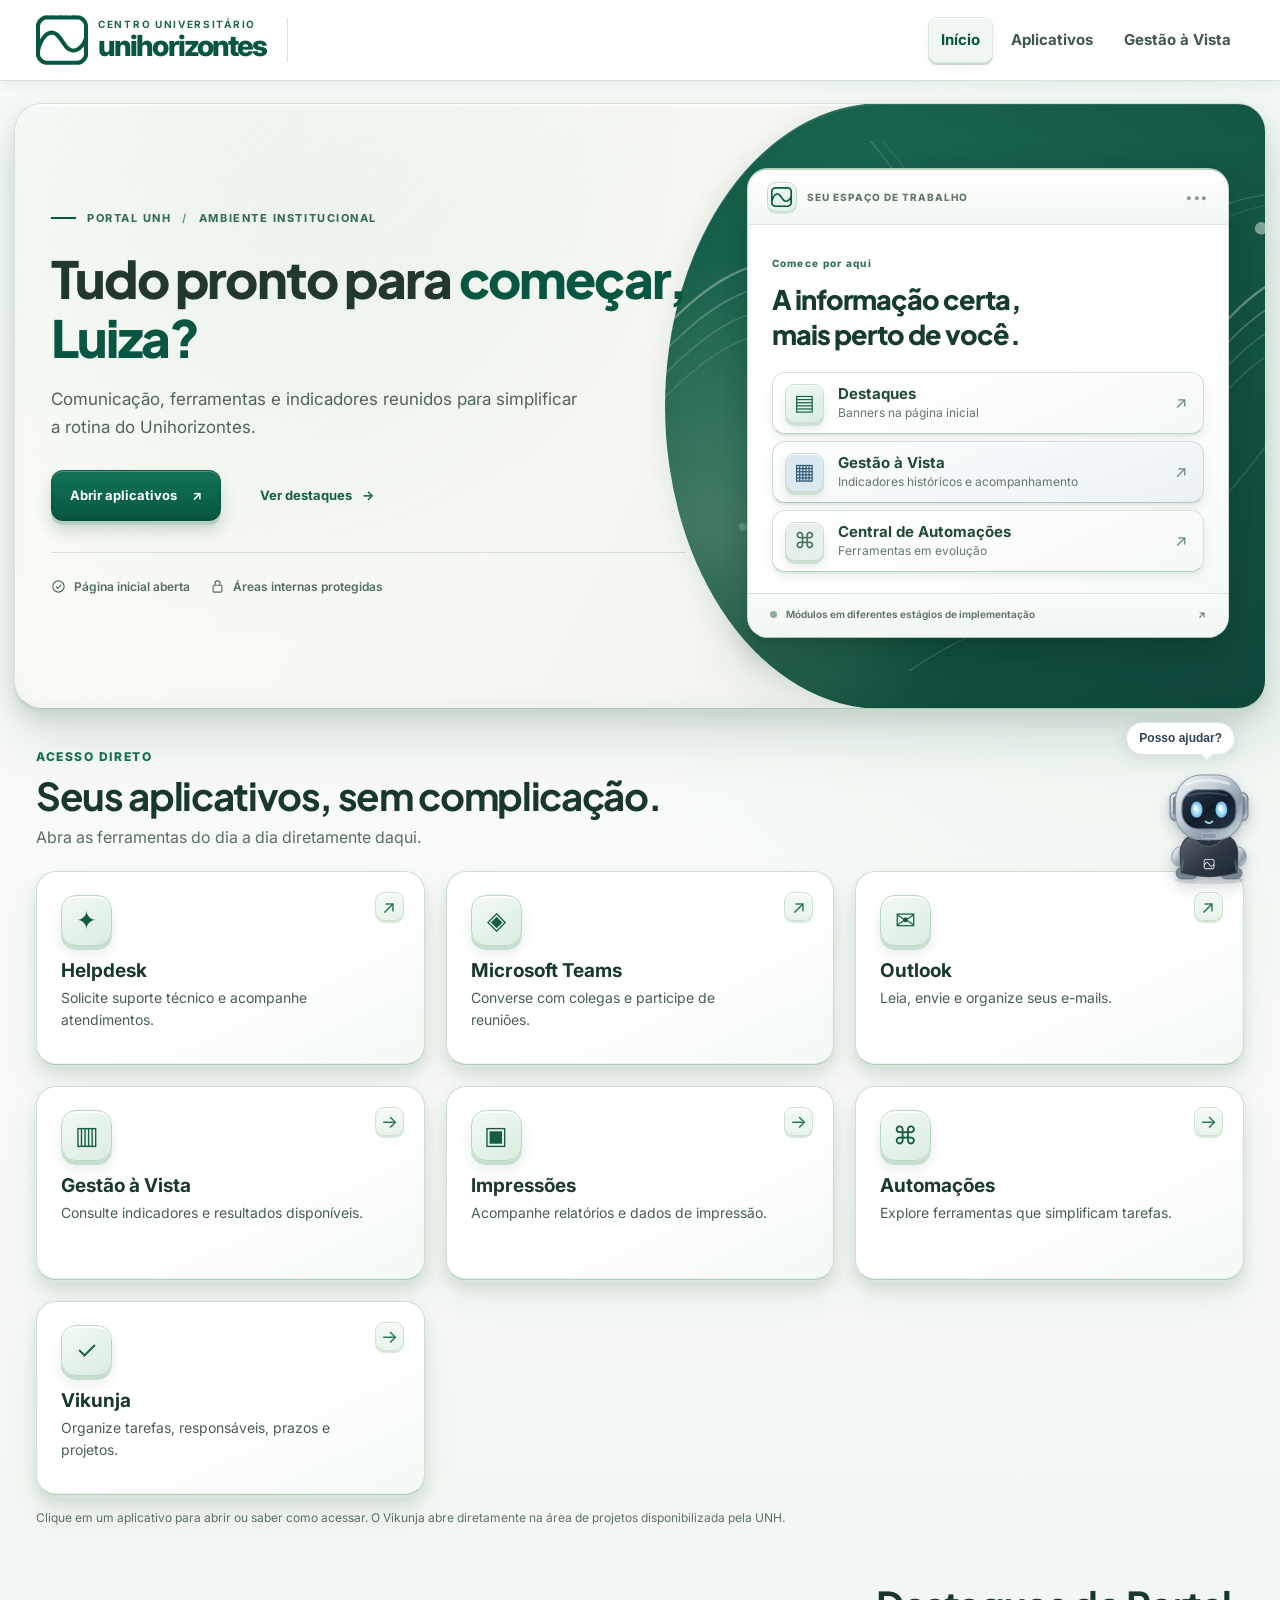
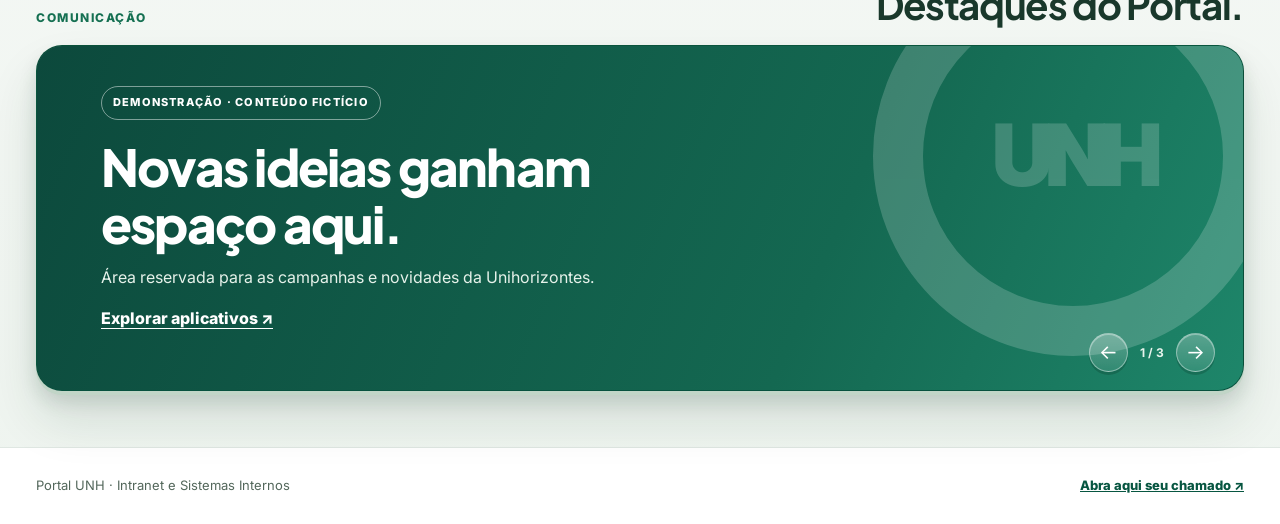
==== src/main/resources/static/index.html @ 2604490f "chore(nexo): invalida cache do assistente ativo em index.html" ====
<!DOCTYPE html>
<html lang="pt-BR">
<head>
  <meta charset="UTF-8" />
  <meta name="viewport" content="width=device-width, initial-scale=1.0" />
  <meta name="description" content="Portal UNH — comunicação institucional e acesso aos sistemas internos da Unihorizontes." />
  <meta name="theme-color" content="#ffffff" />
  <title>Portal UNH | Intranet e Sistemas Internos</title>
  <link rel="icon" type="image/png" sizes="64x64" href="assets/portal-unh-favicon-v2.png?v=20261014" />
  <link rel="preconnect" href="https://fonts.googleapis.com" />
  <link rel="preconnect" href="https://fonts.gstatic.com" crossorigin />
  <link href="https://fonts.googleapis.com/css2?family=Inter:wght@400;500;600;700;800&family=Plus+Jakarta+Sans:wght@500;600;700;800&display=swap" rel="stylesheet" />
  <link rel="stylesheet" href="css/portal.css?v=20261015-v4" />
  <link rel="stylesheet" href="css/mural.css?v=20261014-4" />
  <link rel="stylesheet" href="css/portal-home-v3.css?v=20261019-v2" />
  <script src="js/portal.js?v=20261014-9" defer></script>
  <script src="js/unh-destaques-v1.js?v=20261027" defer></script>
  <!-- Nexo: assistente de navegacao local; sem IA externa ou dados reais. -->
  <link rel="stylesheet" href="css/nexo-assistente.css?v=20261020-context-v1" />
  <link rel="stylesheet" href="css/portal-palette-v1.css?v=20261019-v1" />
  <link rel="stylesheet" href="css/portal-editorial-v1.css?v=20261019-v1" />
  <script src="js/nexo-agente.js?v=20261027-ativo" defer></script>
  <script src="js/nexo-assistente.js?v=20261027-ativo" defer></script>
  <link rel="stylesheet" href="css/mural-social-v2.css?v=20261020-d" />
  <link rel="stylesheet" href="css/unh-app-access-v1.css?v=20261027" />
  <link rel="stylesheet" href="css/unh-destaques-v1.css?v=20261027" />
  <link rel="stylesheet" href="css/unh-legibilidade-v1.css?v=20261027-a" />
  <link rel="stylesheet" href="css/unh-banner-demo-v1.css?v=20261027" />
  <link rel="stylesheet" href="css/unh-home-depth-v1.css?v=20261027-1" />
</head>
<body class="portal-body portal-home-v3">
  <a class="portal-skip-link" href="#conteudo">Pular para o conteúdo</a>

  <header class="portal-header" id="inicio">
    <div class="portal-container portal-header-inner">
      <a class="portal-logo-link" href="#inicio" aria-label="Portal UNH — ir para o início">
        <img class="portal-logo-symbol" src="assets/portal-unh-simbolo.svg?v=20261014-7" alt="" width="62" height="62" />
        <span class="portal-logo-copy">
          <span class="portal-logo-kicker">CENTRO UNIVERSITÁRIO</span>
          <span class="portal-logo-name">unihorizontes</span>
        </span>
      </a>

      <button class="portal-menu-toggle" id="portalMenuButton" type="button"
        aria-controls="portalNav" aria-expanded="false" aria-label="Abrir menu de navegação">
        <svg aria-hidden="true" viewBox="0 0 24 24" fill="none" stroke="currentColor" stroke-width="1.8"
          stroke-linecap="round"><path d="M4 7h16M4 12h16M4 17h16"/></svg>
        <span>Menu</span>
      </button>

      <nav class="portal-nav" id="portalNav" aria-label="Navegação principal">
        <a href="#inicio" aria-current="page">Início</a>
        <a href="aplicativos.html">Aplicativos</a>
        <a href="gestao-a-vista.html">Gestão à Vista</a>
      </nav>

      <div class="portal-brand-context" aria-label="Identificação do portal">
        <strong>Portal UNH</strong>
        <span>Seu espaço de trabalho</span>
      </div>
<!-- Entrada publica: nao exibir login na pagina inicial. -->
    </div>
  </header>

  <main id="conteudo" class="systems-portal">
    <section class="portal-hero portal-hero-premium" aria-labelledby="heroTitle">
      <div class="portal-container portal-hero-layout">
        <div class="portal-hero-copy">
          <span class="portal-hero-v3-kicker"><span class="portal-hero-v3-kicker-line" aria-hidden="true"></span> PORTAL UNH <span aria-hidden="true">/</span> AMBIENTE INSTITUCIONAL</span>
          <h1 id="heroTitle">Tudo pronto para <em>começar, Luiza?</em></h1>
          <p>Comunicação, ferramentas e indicadores reunidos para simplificar a rotina do Unihorizontes.</p>
          <div class="portal-hero-actions">
            <a class="portal-button portal-button-primary portal-hero-v3-main-action" href="aplicativos.html">
              Abrir aplicativos <span aria-hidden="true">↗</span>
            </a>
            <a class="portal-hero-v3-secondary" href="#destaques">Ver destaques <span aria-hidden="true">→</span></a>
          </div>
          <div class="portal-hero-v3-meta" aria-label="Sobre o acesso">
            <span><svg width="15" height="15" style="width:15px;height:15px;min-width:15px;max-width:15px;flex:0 0 15px;display:inline-block" viewBox="0 0 24 24" fill="none" stroke="currentColor" stroke-width="1.8" aria-hidden="true"><circle cx="12" cy="12" r="9"/><path d="m8 12 3 3 5-6"/></svg> Página inicial aberta</span>
            <span><svg width="15" height="15" style="width:15px;height:15px;min-width:15px;max-width:15px;flex:0 0 15px;display:inline-block" viewBox="0 0 24 24" fill="none" stroke="currentColor" stroke-width="1.8" aria-hidden="true"><rect x="5" y="10" width="14" height="11" rx="2"/><path d="M8 10V7a4 4 0 0 1 8 0v3"/></svg> Áreas internas protegidas</span>
          </div>
        </div>
        <aside class="portal-hero-v3-workspace" aria-label="Acessos rápidos aos módulos">
          <div class="portal-hero-v3-workspace-top">
            <span class="portal-hero-v3-workspace-mark" aria-hidden="true"><img src="assets/portal-unh-simbolo.svg?v=20261014-7" alt="" width="21" height="21" /></span>
            <span>SEU ESPAÇO DE TRABALHO</span>
            <span class="portal-hero-v3-workspace-dots" aria-hidden="true">•••</span>
          </div>
          <div class="portal-hero-v3-workspace-content">
            <span class="portal-hero-v3-workspace-eyebrow">Comece por aqui</span>
            <h2>A informação certa, <br>mais perto de você.</h2>
            <div class="portal-hero-v3-quick-list">
              <a href="#destaques">
                <span class="portal-hero-v3-quick-icon" aria-hidden="true">▤</span>
                <span><strong>Destaques</strong><small>Banners na página inicial</small></span>
                <span aria-hidden="true">↗</span>
              </a>
              <a href="gestao-a-vista.html">
                <span class="portal-hero-v3-quick-icon" aria-hidden="true">▦</span>
                <span><strong>Gestão à Vista</strong><small>Indicadores históricos e acompanhamento</small></span>
                <span aria-hidden="true">↗</span>
              </a>
              <a href="automacoes.html">
                <span class="portal-hero-v3-quick-icon" aria-hidden="true">⌘</span>
                <span><strong>Central de Automações</strong><small>Ferramentas em evolução</small></span>
                <span aria-hidden="true">↗</span>
              </a>
            </div>
          </div>
          <div class="portal-hero-v3-workspace-foot"><span class="portal-hero-v3-workspace-foot-dot" aria-hidden="true"></span> Módulos em diferentes estágios de implementação <span aria-hidden="true">↗</span></div>
        </aside>
      </div>
    </section>

    <section class="portal-container unh-app-access" aria-labelledby="unhAppsTitle">
      <div class="unh-app-access-heading">
        <div><span class="portal-overline">ACESSO DIRETO</span><h2 id="unhAppsTitle">Seus aplicativos, sem complicação.</h2><p>Abra as ferramentas do dia a dia diretamente daqui.</p></div>
      </div>
      <div class="unh-app-access-grid">
        <a class="unh-app-access-card" href="https://helpdesk.unihorizontes.local/Helpdesk" target="_blank" rel="noopener noreferrer"><span class="unh-app-access-icon" aria-hidden="true">✦</span><strong>Helpdesk</strong><small>Solicite suporte técnico e acompanhe atendimentos.</small><span class="unh-app-access-go" aria-hidden="true">↗</span></a>
        <a class="unh-app-access-card" href="https://teams.microsoft.com/" target="_blank" rel="noopener noreferrer"><span class="unh-app-access-icon" aria-hidden="true">◈</span><strong>Microsoft Teams</strong><small>Converse com colegas e participe de reuniões.</small><span class="unh-app-access-go" aria-hidden="true">↗</span></a>
        <a class="unh-app-access-card" href="https://outlook.office.com/mail/" target="_blank" rel="noopener noreferrer"><span class="unh-app-access-icon" aria-hidden="true">✉</span><strong>Outlook</strong><small>Leia, envie e organize seus e-mails.</small><span class="unh-app-access-go" aria-hidden="true">↗</span></a>
        <a class="unh-app-access-card" href="gestao-a-vista.html"><span class="unh-app-access-icon" aria-hidden="true">▥</span><strong>Gestão à Vista</strong><small>Consulte indicadores e resultados disponíveis.</small><span class="unh-app-access-go" aria-hidden="true">→</span></a>
        <a class="unh-app-access-card" href="impressao.html"><span class="unh-app-access-icon" aria-hidden="true">▣</span><strong>Impressões</strong><small>Acompanhe relatórios e dados de impressão.</small><span class="unh-app-access-go" aria-hidden="true">→</span></a>
        <a class="unh-app-access-card" href="automacoes.html"><span class="unh-app-access-icon" aria-hidden="true">⌘</span><strong>Automações</strong><small>Explore ferramentas que simplificam tarefas.</small><span class="unh-app-access-go" aria-hidden="true">→</span></a>
        <a class="unh-app-access-card" href="https://vikunja.unihorizontes.local/projects/3/12" target="_blank" rel="noopener noreferrer" aria-label="Abrir Vikunja — gestão de tarefas"><span class="unh-app-access-icon" aria-hidden="true">✓</span><strong>Vikunja</strong><small>Organize tarefas, responsáveis, prazos e projetos.</small><span class="unh-app-access-go" aria-hidden="true">→</span></a>
      </div>
      <p class="unh-app-access-note">Clique em um aplicativo para abrir ou saber como acessar. O Vikunja abre diretamente na área de projetos disponibilizada pela UNH.</p>
    </section>

    <section id="destaques" class="portal-container unh-compact-updates" aria-labelledby="unhDestaquesTitle">
      <div class="unh-updates-heading"><span class="portal-overline">COMUNICAÇÃO</span><h2 id="unhDestaquesTitle">Destaques do Portal.</h2></div>
      <div class="unh-updates-carousel unh-banner-carousel" aria-roledescription="carrossel" aria-label="Banners de demonstração">
        <article class="unh-update-slide unh-banner-slide slide-one" data-unh-slide>
          <div class="unh-banner-copy"><span class="unh-banner-tag">DEMONSTRAÇÃO · CONTEÚDO FICTÍCIO</span><h3>Novas ideias ganham espaço aqui.</h3><p>Área reservada para as campanhas e novidades da Unihorizontes.</p><a href="aplicativos.html">Explorar aplicativos ↗</a></div>
          <div class="unh-banner-art" aria-hidden="true"><span class="unh-art-ring"></span><span class="unh-art-symbol">UNH</span></div>
        </article>
        <article class="unh-update-slide unh-banner-slide slide-two" data-unh-slide hidden>
          <div class="unh-banner-copy"><span class="unh-banner-tag">DEMONSTRAÇÃO · CONTEÚDO FICTÍCIO</span><h3>Conexões que fazem acontecer.</h3><p>Este banner temporário poderá dar lugar às campanhas institucionais.</p><a href="aplicativos.html">Conhecer os aplicativos ↗</a></div>
          <div class="unh-banner-art" aria-hidden="true"><span class="unh-art-ring"></span><span class="unh-art-symbol">UNH</span></div>
        </article>
        <article class="unh-update-slide unh-banner-slide slide-three" data-unh-slide hidden>
          <div class="unh-banner-copy"><span class="unh-banner-tag">DEMONSTRAÇÃO · CONTEÚDO FICTÍCIO</span><h3>Seu próximo destaque começa aqui.</h3><p>Um espaço visual preparado para comunicados e campanhas aprovados.</p><a href="https://helpdesk.unihorizontes.local/Helpdesk" target="_blank" rel="noopener noreferrer">Abrir Helpdesk ↗</a></div>
          <div class="unh-banner-art" aria-hidden="true"><span class="unh-art-ring"></span><span class="unh-art-symbol">UNH</span></div>
        </article>
        <div class="unh-updates-controls"><button type="button" data-unh-prev aria-label="Banner anterior">←</button><span data-unh-counter aria-live="polite">1 / 3</span><button type="button" data-unh-next aria-label="Próximo banner">→</button></div>
      </div>
    </section>
  </main>

  <footer class="portal-footer">
    <div class="portal-container portal-footer-inner">
      <span>Portal UNH · Intranet e Sistemas Internos</span>
      <a href="https://helpdesk.unihorizontes.local/Helpdesk" target="_blank" rel="noopener noreferrer">Abra aqui seu chamado ↗</a>
    </div>
  </footer>
</body>
</html>
---- src/main/resources/static/css/portal.css ----
/* Portal UNH — pagina inicial responsiva; isolada do painel de Impressoes */
:root {
  color-scheme: light;
  --portal-ink:#171d1b;
  --portal-green:#075641;
  --portal-green-dark:#064536;
  --portal-muted:#606d68;
  --portal-line:#dfe7e2;
  --portal-paper:#ffffff;
  --portal-wash:#f5f8f6;
}
*{box-sizing:border-box}
html{scroll-behavior:smooth}
body.portal-body{margin:0;min-width:320px;background:#f5f7f6;color:var(--portal-ink);font-family:Inter,"Segoe UI",sans-serif;-webkit-font-smoothing:antialiased;line-height:1.6}
.portal-body a{color:inherit}
.portal-body button,.portal-body input{font:inherit}
.portal-body svg{display:block}
.portal-body a:focus-visible,.portal-body button:focus-visible,.portal-body input:focus-visible{outline:3px solid #38a781;outline-offset:4px}
.portal-container{width:min(1400px,calc(100% - 10vw));margin-inline:auto}
.portal-skip-link{position:absolute;left:20px;top:-100px;z-index:50;background:#fff;color:#082f24!important;padding:10px 18px;border-radius:10px}
.portal-skip-link:focus{top:8px}
.portal-header{background:#fff;border-bottom:1px solid #e9eeeb;position:relative;z-index:15}
.portal-header-inner{min-height:106px;display:flex;align-items:center;gap:30px}
.portal-logo-link{display:flex;align-items:center;flex:0 0 auto;max-width:40%}
.portal-official-logo{display:block;width:302px;max-width:100%;height:auto}
.portal-nav{display:flex;align-items:center;justify-content:center;gap:6px;margin-left:auto}
.portal-nav a{font-size:13px;font-weight:600;color:#52645b;text-decoration:none;border-radius:9px;padding:11px 14px;white-space:nowrap}
.portal-nav a:hover,.portal-nav a[aria-current=page]{color:var(--portal-green);background:#ecf5f0}
.portal-brand-context{display:grid;gap:0;border-left:1px solid #e4e9e6;padding-left:23px;white-space:nowrap}
.portal-brand-context strong{font-size:17px;line-height:1.4;color:#153f31}
.portal-brand-context span{font-size:11px;color:#737e78}
.portal-menu-toggle{display:none;align-items:center;gap:8px;border:1px solid #e1e8e3;border-radius:10px;background:white;color:var(--portal-green);padding:10px 12px;font-weight:700}
.portal-menu-toggle svg{width:19px;height:19px}

.portal-hero{overflow:hidden;background:linear-gradient(118deg,#fff 10%,#fbfdfc 70%,#f1f6f2 100%);border-bottom:1px solid #e7eeea}
.portal-hero-layout{min-height:450px;display:grid;grid-template-columns:minmax(0,1.08fr) minmax(360px,.92fr);align-items:center;gap:46px}
.portal-hero-copy{padding:70px 0 77px;position:relative;z-index:1}
.portal-eyebrow{display:flex;align-items:center;gap:14px;text-transform:uppercase;letter-spacing:.16em;font-size:11px;font-weight:800;color:#12674e}
.portal-eyebrow>span{display:block;height:2px;width:30px;background:#0c9566}
.portal-hero h1{margin:28px 0 20px;max-width:790px;font-size:clamp(39px,4.1vw,65px);line-height:1.09;letter-spacing:-.06em;font-weight:800}
.portal-hero h1 em{font-style:normal;color:var(--portal-green)}
.portal-hero p{max-width:580px;margin:0;color:#65716c;font-size:15px;line-height:1.9}
.portal-hero-actions{display:flex;align-items:center;gap:26px;margin-top:27px;flex-wrap:wrap}
.portal-button{min-height:49px;display:inline-flex;align-items:center;justify-content:center;gap:15px;padding:12px 20px;border-radius:11px;font-size:13px;font-weight:700;text-decoration:none;transition:transform .16s,background .16s,box-shadow .16s}
.portal-button-primary{background:var(--portal-green);color:white!important;box-shadow:0 9px 22px rgba(7,86,65,.14)}
.portal-button-primary:hover{background:var(--portal-green-dark);transform:translateY(-2px);box-shadow:0 14px 30px rgba(7,86,65,.16)}
.portal-text-link{display:inline-flex;align-items:center;gap:10px;color:#0f654c!important;font-size:13px;font-weight:700;text-decoration:none}
.portal-text-link:hover{text-decoration:underline;text-underline-offset:5px}
.portal-hero-art{min-height:405px;align-self:stretch;position:relative;overflow:hidden}
.portal-art-halo{position:absolute;top:12px;right:-4%;width:75%;height:55%;border-radius:130px 0 0 130px;background:#e9f3ed;transform:rotate(-18deg)}
.portal-art-panel{position:absolute;top:22%;left:12%;right:-8%;height:74%;border-radius:135px 24px 0 140px;background:linear-gradient(150deg,#f1f7f3,#d9e8df 50%,#c7dbcf);box-shadow:inset 0 0 0 1px rgba(12,79,55,.06);display:flex;flex-direction:column;align-items:center;justify-content:center;gap:12px;overflow:hidden}
.portal-art-panel:before{content:"";position:absolute;right:-17%;bottom:-53%;width:75%;aspect-ratio:1;border-radius:50%;border:60px solid rgba(1,77,54,.12)}
.portal-art-panel:after{content:"";position:absolute;left:-18%;top:-34%;width:65%;aspect-ratio:1;border:1px solid rgba(11,103,73,.23);border-radius:50%}
.portal-art-topline{position:absolute;top:20px;right:30px;height:4px;width:44px;border-radius:20px;background:#0f6a4d;opacity:.5}
.portal-art-monogram{width:125px;height:125px;display:grid;place-items:center;color:#07533d;z-index:1;opacity:.95}
.portal-art-monogram svg{width:100%;height:100%}
.portal-art-wordmark{font-weight:800;font-size:13px;letter-spacing:.22em;color:#235e49;z-index:1}
.portal-art-small{font-size:9px;letter-spacing:.22em;font-weight:700;color:#5f8e78;z-index:1}
.portal-art-words{position:absolute;bottom:42px;left:0;z-index:2;display:grid;gap:6px;padding:16px 20px;background:rgba(255,255,255,.89);backdrop-filter:blur(12px);box-shadow:0 16px 40px rgba(1,62,44,.08);border:1px solid #e0eee5;border-radius:15px;transform:translateX(0);color:#507f69}
.portal-art-words span{text-transform:uppercase;letter-spacing:.22em;font-size:9px;font-weight:700}
.portal-art-arc{position:absolute;right:9%;top:5%;width:220px;height:250px;border-right:2px solid #12825c;border-radius:10% 70% 70% 20%;transform:rotate(34deg);z-index:2;opacity:.48}
.portal-art-disc{position:absolute;right:-12%;bottom:-30%;width:230px;aspect-ratio:1;border-radius:50%;background:#0a6047;opacity:.94;z-index:2}

.portal-home-content{padding-top:52px;padding-bottom:76px}
.portal-section-intro h2{margin:15px 0 4px;font-size:clamp(28px,3vw,38px);line-height:1.18;letter-spacing:-.05em}
.portal-section-intro p{margin:0;color:var(--portal-muted);font-size:14px}
.portal-feature-grid{display:grid;grid-template-columns:minmax(0,1fr) minmax(0,1fr);gap:24px;margin-top:31px;align-items:stretch}
.portal-feature-section{scroll-margin-top:32px;display:flex;flex-direction:column;min-width:0}
.portal-feature-head{display:flex;justify-content:space-between;align-items:flex-start;gap:12px;min-height:117px}
.portal-overline{display:block;color:#157052;text-transform:uppercase;font-size:10px;letter-spacing:.13em;font-weight:800}
.portal-feature-head h2{font-size:24px;letter-spacing:-.045em;line-height:1.25;margin:6px 0}
.portal-feature-head p{font-size:13px;line-height:1.5;color:var(--portal-muted);margin:0}
.portal-count-pill{display:inline-flex;align-items:center;justify-content:center;white-space:nowrap;border-radius:100px;padding:7px 11px;background:#e8f5ef;color:#17684e;font-size:10px;font-weight:700;margin-top:8px}
.portal-count-muted{background:#f0f2f1;color:#747d77}
.portal-tools-card,.portal-announcement-card{flex:1;border:1px solid #e2e9e5;background:white;border-radius:21px;box-shadow:0 12px 35px rgba(37,60,46,.055);padding:29px;min-height:315px}
.portal-tool-card-top{display:flex;align-items:center;justify-content:space-between;gap:12px}
.portal-tool-icon,.portal-announcement-icon{display:grid;place-items:center;width:57px;height:57px;border-radius:15px;background:#e8f4ee;color:var(--portal-green)}
.portal-tool-icon svg,.portal-announcement-icon svg{width:26px;height:26px}
.portal-status{display:inline-flex;align-items:center;gap:6px;font-size:11px;color:#16694e;font-weight:700}
.portal-status:before{content:"";height:7px;width:7px;border-radius:100%;background:#2eae79}
.portal-tools-card h3{font-size:20px;letter-spacing:-.038em;line-height:1.3;margin:21px 0 8px}
.portal-tools-card p,.portal-announcement-card p{font-size:13px;color:var(--portal-muted);line-height:1.75;margin:0}
.portal-tool-action{margin-top:26px;min-height:44px}
.portal-announcement-card{background:linear-gradient(145deg,#fff 45%,#f8fbf9 100%)}
.portal-announcement-icon{background:#f1f5f2}
.portal-coming-soon{display:inline-block;color:#146c50;font-size:11px;font-weight:700;margin:18px 0 5px}
.portal-announcement-card h3{font-size:20px;letter-spacing:-.04em;line-height:1.35;margin:0 0 9px;max-width:420px}
.portal-announcement-note{display:inline-flex;gap:8px;align-items:center;margin-top:24px;padding-top:16px;border-top:1px solid #e5eae7;width:100%;color:#728079;font-size:11px}
.portal-announcement-note svg{width:16px;height:16px;flex:0 0 auto}
.portal-next{display:grid;grid-template-columns:minmax(0,1fr) minmax(0,1.2fr);gap:40px;align-items:center;border-top:1px solid #dfe7e2;margin-top:42px;padding-top:31px}
.portal-next-text h2{margin:7px 0 6px;max-width:460px;font-size:20px;line-height:1.32;letter-spacing:-.04em}
.portal-next-text p{margin:0;color:var(--portal-muted);font-size:12px;line-height:1.75}
.portal-next-items{display:grid;grid-template-columns:repeat(3,minmax(0,1fr));gap:10px}
.portal-next-items span{min-width:0;display:flex;align-items:flex-start;flex-direction:column;gap:10px;padding:15px;background:white;border:1px solid var(--portal-line);border-radius:13px;color:#293a32;font-size:11px;font-weight:700}
.portal-next-items svg{width:22px;height:22px;color:#126e4e}
.portal-next-items small{font-size:10px;font-weight:500;color:#819087}
.portal-footer{background:#fff;border-top:1px solid var(--portal-line)}
.portal-footer-inner{display:flex;align-items:center;justify-content:space-between;gap:10px;min-height:76px;color:#7a847e;font-size:11px}

@media(max-width:1120px){
 .portal-header-inner{gap:18px}
 .portal-official-logo{width:240px}
 .portal-nav a{padding:10px}
 .portal-hero-layout{gap:26px;grid-template-columns:1.08fr .92fr}
 .portal-hero h1{font-size:clamp(38px,4.6vw,54px)}
 .portal-feature-head{min-height:135px}
}
@media(max-width:850px){
 .portal-container{width:calc(100% - 48px)}
 .portal-header-inner{min-height:86px;gap:15px}
 .portal-logo-link{max-width:55%}
 .portal-official-logo{width:265px}
 .portal-brand-context{display:none}
 .portal-menu-toggle{display:flex;margin-left:auto}
 .portal-nav{display:none;position:absolute;top:100%;right:24px;left:24px;z-index:10;margin:0;flex-direction:column;align-items:stretch;gap:4px;padding:10px;border:1px solid var(--portal-line);border-radius:0 0 15px 15px;background:white;box-shadow:0 20px 40px rgba(7,55,35,.12)}
 .portal-nav.is-open{display:flex}
 .portal-nav a{padding:13px 16px}
 .portal-hero-layout{grid-template-columns:minmax(0,1fr);gap:0}
 .portal-hero-copy{padding:58px 0 0}
 .portal-hero h1{max-width:680px;font-size:clamp(40px,6.8vw,57px)}
 .portal-hero-art{min-height:230px;max-width:560px;width:100%;justify-self:center}
 .portal-art-panel{left:16%;top:15%;right:0;height:80%}
 .portal-art-words{bottom:15px;left:4%}
 .portal-feature-grid{gap:18px}
 .portal-tools-card,.portal-announcement-card{padding:24px}
 .portal-next{grid-template-columns:1fr;gap:20px}
}
@media(max-width:650px){
 .portal-container{width:calc(100% - 36px)}
 .portal-header-inner{min-height:76px}
 .portal-logo-link{max-width:66%}
 .portal-official-logo{max-width:100%;width:232px}
 .portal-menu-toggle{padding:8px 10px;font-size:12px}
 .portal-hero-copy{padding:45px 0 0}
 .portal-hero h1{font-size:clamp(34px,9vw,46px);margin:18px 0 14px;line-height:1.1}
 .portal-hero p{font-size:14px;line-height:1.75}
 .portal-hero-actions{gap:16px}
 .portal-hero-art{min-height:210px}
 .portal-art-monogram{width:88px;height:88px}
 .portal-art-words{padding:12px 14px}
 .portal-art-disc{height:150px;width:150px}
 .portal-home-content{padding-top:35px;padding-bottom:47px}
 .portal-section-intro h2{font-size:28px}
 .portal-feature-grid{grid-template-columns:1fr;margin-top:25px;gap:31px}
 .portal-feature-head{min-height:0;margin-bottom:15px}
 .portal-feature-head h2{font-size:23px}
 .portal-tools-card,.portal-announcement-card{min-height:0;padding:24px}
 .portal-next{margin-top:37px}
 .portal-next-items{grid-template-columns:1fr}
 .portal-next-items span{display:grid;grid-template-columns:25px 1fr auto;align-items:center;gap:10px}
 .portal-footer-inner{flex-direction:column;justify-content:center;padding:18px 0;text-align:center;min-height:72px;gap:4px}
}
@media(max-width:390px){
 .portal-logo-link{max-width:65%}
 .portal-official-logo{width:190px}
 .portal-menu-toggle span{display:none}
 .portal-feature-head{flex-wrap:wrap}
 .portal-count-pill{margin:0}
 .portal-hero-art{min-height:180px}
 .portal-art-words{bottom:7px}
}
@media(prefers-reduced-motion:reduce){
 html{scroll-behavior:auto}
 .portal-button{transition:none}
}

/* Busca funcional da carteira; compatível com toque e leitores de tela */
.portal-visually-hidden{position:absolute!important;width:1px;height:1px;padding:0;margin:-1px;overflow:hidden;clip:rect(0,0,0,0);white-space:nowrap;border:0}
.portal-tool-search{
  display:flex;align-items:center;gap:9px;
  min-height:42px;padding:0 13px;margin:0 0 12px;
  border:1px solid var(--portal-line);border-radius:11px;
  background:#fff;color:#668176;
}
.portal-tool-search:focus-within{border-color:#0b835c;box-shadow:0 0 0 3px rgba(17,117,83,.09)}
.portal-tool-search svg{width:18px;height:18px;flex:0 0 auto}
.portal-tool-search input{width:100%;border:0;outline:0;background:transparent;color:var(--portal-ink);font-size:12px;min-width:0}
.portal-tool-search input::placeholder{color:#89958e}
.portal-search-empty{margin:0;border:1px dashed #cfddd4;border-radius:14px;background:white;padding:24px;color:#66746e;font-size:13px}
.portal-feature-section [hidden]{display:none!important}

/* Revisao de legibilidade do Portal UNH — aumenta as fontes auxiliares. */

.portal-nav a{font-size:14px}
.portal-eyebrow{font-size:12px;letter-spacing:.13em}
.portal-hero p{font-size:16px;color:#485d52}
.portal-section-intro p{font-size:15px;color:#4e6156}
.portal-overline{font-size:12px}
.portal-feature-head p{font-size:14px;color:#526359}
.portal-tools-card p,.portal-announcement-card p{font-size:14px;color:#506257}
.portal-count-pill,.portal-status,.portal-coming-soon{font-size:12px}
.portal-announcement-note,.portal-next-text p{font-size:12px;color:#566b5e}
.portal-next-items span{font-size:12px}
.portal-footer-inner{font-size:12px}
@media(max-width:650px){
 .portal-hero p{font-size:15px}
 .portal-feature-head p,.portal-tools-card p,.portal-announcement-card p{font-size:14px}
}

/* Revisão da home: foto real da entrada da UNH + módulos organizados por hierarquia */
.portal-feature-grid.portal-feature-stack{
  display:flex;
  flex-direction:column;
  align-items:stretch;
  gap:36px;
}
.portal-feature-stack .portal-feature-section{display:block;width:100%}
.portal-feature-stack .portal-feature-head{min-height:0;margin-bottom:19px}
.portal-feature-stack #ferramentas{padding-bottom:39px;border-bottom:1px solid #dce7df}
.portal-feature-stack #ferramentas .portal-tool-search{max-width:480px;margin-bottom:14px}
.portal-feature-stack #ferramentas .portal-tools-card{
  display:grid;grid-template-columns:72px minmax(0,1fr) auto;
  grid-template-rows:auto auto;gap:2px 24px;
  align-items:center;min-height:0;padding:25px 29px;
}
.portal-feature-stack #ferramentas .portal-tool-card-top{
  grid-column:1;grid-row:1/3;display:flex;flex-direction:column;
  align-items:center;justify-content:center;gap:8px;
}
.portal-feature-stack #ferramentas .portal-tools-card h3{
  grid-column:2;grid-row:1;margin:0;font-size:21px
}
.portal-feature-stack #ferramentas .portal-tools-card p{
  grid-column:2;grid-row:2;margin:0;max-width:620px
}
.portal-feature-stack #ferramentas .portal-tool-action{
  grid-column:3;grid-row:1/3;margin:0;white-space:nowrap;align-self:center
}
.portal-feature-stack #comunicados{
  width:min(100%,900px);
  margin-inline:auto;
  scroll-margin-top:25px;
}
.portal-hero-photo{
  position:relative;align-self:center;
  width:100%;height:350px;
  margin:35px 0 35px;
  overflow:hidden;
  border-radius:130px 24px 24px 105px;
  border:1px solid #d6e0d9;
  box-shadow:0 25px 55px rgba(12,48,30,.10);
  background:linear-gradient(135deg,#d9e5dd,#70877a);
}
.portal-hero-photo>img{
  display:block;width:100%;height:100%;
  object-fit:cover;object-position:58% 48%;
  filter:contrast(1.03) saturate(.96);
}
.portal-hero-photo:after{
  content:"";position:absolute;inset:0;pointer-events:none;
  background:linear-gradient(90deg,rgba(9,68,47,.06),transparent 50%);
}
.portal-hero-photo figcaption{
  position:absolute;bottom:19px;left:29px;z-index:1;
  display:inline-flex;align-items:center;gap:8px;
  border:1px solid rgba(255,255,255,.55);
  border-radius:999px;padding:9px 14px;
  background:rgba(255,255,255,.92);color:#1b5740;
  font-size:12px;font-weight:800;
  box-shadow:0 10px 23px rgba(0,0,0,.12);
}
.portal-photo-dot{width:8px;height:8px;background:#1caa72;border-radius:50%}
@media(max-width:850px){
 .portal-hero-photo{width:100%;height:295px;margin:22px 0 34px}
 .portal-feature-stack #ferramentas .portal-tools-card{grid-template-columns:64px minmax(0,1fr);gap:5px 18px}
 .portal-feature-stack #ferramentas .portal-tool-card-top{grid-column:1;grid-row:1/3}
 .portal-feature-stack #ferramentas .portal-tools-card h3{grid-column:2;grid-row:1}
 .portal-feature-stack #ferramentas .portal-tools-card p{grid-column:2;grid-row:2}
 .portal-feature-stack #ferramentas .portal-tool-action{grid-column:1/3;grid-row:3;margin-top:16px;justify-self:start}
}
@media(max-width:650px){
 .portal-hero-photo{height:230px;border-radius:80px 15px 15px 70px;margin:20px 0 26px}
 .portal-hero-photo figcaption{left:15px;bottom:14px;font-size:11px;padding:6px 10px}
 .portal-feature-grid.portal-feature-stack{gap:31px}
 .portal-feature-stack #ferramentas{padding-bottom:30px}
 .portal-feature-stack #ferramentas .portal-tools-card{padding:19px;gap:5px 12px}
 .portal-feature-stack #ferramentas .portal-tool-card-top{gap:5px}
 .portal-feature-stack #ferramentas .portal-tools-card h3{font-size:18px}
 .portal-feature-stack #ferramentas .portal-tools-card p{font-size:13px}
 .portal-feature-stack #ferramentas .portal-tool-action{justify-self:stretch}
}

/* Hero editorial v2: proporcao fotografica natural, sem badge e sem recorte exagerado. */
.portal-hero{background:#fff}
.portal-hero-layout{
  min-height:420px;
  grid-template-columns:minmax(0,1.12fr) minmax(340px,.88fr);
  gap:clamp(36px,4vw,72px);
  align-items:center;
}
.portal-hero-copy{padding:62px 0}
.portal-hero h1{font-size:clamp(38px,4.05vw,61px);letter-spacing:-.055em}
.portal-hero p{max-width:560px}
.portal-hero-photo{
  width:100%;
  height:auto;
  aspect-ratio:16/9;
  max-width:620px;
  padding:0;
  margin:0;
  overflow:hidden;
  align-self:center;
  border:1px solid #e7ebe7;
  border-radius:23px;
  background:#f3f6f3;
  box-shadow:0 16px 36px rgba(27,52,37,.075);
}
.portal-hero-photo>img{
  display:block;
  width:100%;
  height:100%;
  object-fit:cover;
  object-position:center center;
  filter:none;
}
.portal-hero-photo:after,.portal-hero-photo figcaption{display:none!important}
@media(max-width:850px){
  .portal-hero-layout{grid-template-columns:1fr;gap:14px}
  .portal-hero-copy{padding:48px 0 18px}
  .portal-hero-photo{
    width:min(100%,620px);
    height:auto;
    aspect-ratio:16/9;
    border-radius:20px;
    margin:0 auto 33px;
  }
}
@media(max-width:650px){
  .portal-hero-layout{gap:7px}
  .portal-hero-copy{padding:35px 0 20px}
  .portal-hero-photo{
    height:auto;
    aspect-ratio:16/9;
    border-radius:15px;
    margin:0 auto 25px;
  }
}

/* Marca nítida: símbolo vetorial + palavras como texto real no navegador. */
.portal-logo-link{
  display:inline-flex;align-items:center;gap:10px;
  max-width:none;flex:0 1 auto;min-width:0;
  text-decoration:none;color:#075641;
}
.portal-logo-symbol{width:58px;height:58px;flex:0 0 58px;display:block}
.portal-logo-copy{display:flex;flex-direction:column;justify-content:center;gap:0;min-width:0}
.portal-logo-kicker{
  color:#23664f;font-weight:700;font-size:10px;letter-spacing:.17em;
  white-space:nowrap;line-height:1.35
}
.portal-logo-name{
  color:#075641;font-weight:800;font-size:29px;letter-spacing:-.065em;
  line-height:1.06;white-space:nowrap
}
@media(max-width:1120px){
  .portal-logo-symbol{width:52px;height:52px;flex-basis:52px}
  .portal-logo-name{font-size:25px}
  .portal-logo-kicker{font-size:9px;letter-spacing:.11em}
}
@media(max-width:850px){
  .portal-logo-link{max-width:calc(100% - 103px);gap:9px}
  .portal-logo-symbol{width:50px;height:50px;flex-basis:50px}
  .portal-logo-name{font-size:24px}
}
@media(max-width:460px){
  .portal-logo-symbol{width:43px;height:43px;flex-basis:43px}
  .portal-logo-link{gap:7px}
  .portal-logo-name{font-size:clamp(18px,5vw,22px)}
  .portal-logo-kicker{font-size:7px;letter-spacing:.085em}
}

/* Carteira: novo módulo de Gestão à Vista e busca para múltiplos cartões. */
.portal-feature-stack #ferramentas .portal-tools-card{margin-bottom:12px}
.portal-feature-stack #ferramentas .portal-tools-card[hidden]{display:none!important}
.gv-home-status{display:inline-flex;align-items:center;gap:7px;font-size:11px;color:#637365;text-align:right;font-weight:700}
.gv-home-status:before{content:"";width:6px;height:6px;border-radius:50%;background:#b5c3b8}
.gv-home-tool .portal-tool-icon{background:#edf3ee;color:#0d6546}
@media(max-width:650px){.portal-feature-stack #ferramentas .portal-tools-card{margin-bottom:10px}}

/* Hero visual: recorte do conceito aprovado, em vez da fachada real.
   A imagem é ilustrativa; rótulo externo evita confusão com instalações reais. */
.portal-hero-concept{
  overflow:visible;
  position:relative;
  aspect-ratio:860/418;
  background:#f0f6f1;
  border:0;
  border-radius:18px;
  box-shadow:0 20px 48px rgba(19,67,43,.08);
}
.portal-hero-concept>img{
  display:block;
  width:100%;height:100%;
  object-fit:cover;
  object-position:center;
  border-radius:18px;
  filter:none;
}
.portal-hero-concept figcaption{
  display:block!important;
  position:absolute;
  top:calc(100% + 8px);
  left:1px;
  padding:0;
  background:none;
  border:0;
  border-radius:0;
  box-shadow:none;
  font-size:11px;
  font-weight:500;
  color:#7c8980;
}
@media(max-width:850px){
  .portal-hero-concept{aspect-ratio:860/418;margin-bottom:47px}
}
@media(max-width:650px){
  .portal-hero-concept{aspect-ratio:860/418;margin-bottom:45px;border-radius:14px}
  .portal-hero-concept>img{border-radius:14px}
}

/* Identidade da Gestão Documental no catálogo de ferramentas */
.gd-home-icon{background:#e9f1ec;color:#0a6045}
.gd-home-state{display:inline-flex;align-items:center;gap:6px;color:#4c7560;font-weight:750;font-size:12px}
.gd-home-state:before{content:"";width:7px;height:7px;border-radius:50%;background:#6bae8c}

/* Acesso à Central de Automações no catálogo principal */
.automation-home-state{font-size:12px;color:#41765a;font-weight:750;text-align:center}
.automation-home .portal-tool-icon{background:#e4f3ea}

/* Laboratorio de autenticacao: tipografia mais clara e acessivel.
   As alteracoes respeitam os estilos e imagens originais do Portal UNH. */
.portal-nav a {
  font-size: 16px;
  font-weight: 650;
  color: #294c3b;
}
.portal-brand-context strong {
  font-size: 19px;
  line-height: 1.3;
  color: #103c2c;
}
.portal-brand-context span {
  font-size: 13px;
  line-height: 1.5;
  color: #4b6255;
}
.portal-header-inner > a.portal-button {
  flex-shrink: 0;
  min-height: 48px;
  padding: 12px 20px;
  font-size: 15px;
}
.portal-hero p {
  font-size: 17px;
  line-height: 1.75;
  color: #40594b;
}
.portal-text-link,
.portal-hero .portal-text-link {
  font-size: 15px;
}
.portal-section-intro p {
  font-size: 16px;
}
.portal-feature-head p {
  font-size: 15px;
}
.portal-tool-search input {
  font-size: 15px;
}
.portal-feature-stack #ferramentas .portal-tools-card p {
  font-size: 15px;
  line-height: 1.65;
}
.portal-feature-stack #ferramentas .portal-tool-action {
  font-size: 15px;
}
.portal-hero-concept figcaption {
  font-size: 12px;
  color: #53695c;
}
.portal-footer-inner {
  font-size: 13px;
  color: #53675b;
}
@media (max-width: 650px) {
  .portal-header-inner { flex-wrap: wrap; row-gap: 10px; padding-block: 12px; }
  .portal-header-inner > a.portal-button {
    margin-left: auto;
    min-height: 42px;
    padding: 9px 14px;
    font-size: 14px;
  }
  .portal-hero p { font-size: 16px; }
  .portal-feature-stack #ferramentas .portal-tools-card p { font-size: 15px; }
}

/* Portal UNH V2 — atmosfera institucional, clareza e profundidade.
   Escopo intencional: home e catalogo. Nenhuma regra de autenticacao e alterada. */
body.portal-body {
  background:
    radial-gradient(ellipse 55% 35% at 90% 23%,rgba(206,232,214,.36),transparent 80%),
    linear-gradient(180deg,#f5faf7 0%,#f8faf8 48%,#eef4ef 100%);
}
.portal-header {
  background: rgba(255,255,255,.95);
  border-bottom: 1px solid rgba(23,91,59,.09);
  box-shadow: 0 8px 28px rgba(30,74,49,.035);
  backdrop-filter: blur(14px);
}
.portal-header-inner { gap: clamp(12px,1.7vw,26px); }
.portal-nav { gap: 4px; }
.portal-nav a {
  border: 1px solid transparent;
  border-radius: 12px;
  transition: color .17s,background .17s,border-color .17s;
}
.portal-nav a:hover,.portal-nav a[aria-current=page] {
  background: #edf6ef;
  border-color: #dfeee4;
  color: #07533b;
}
.portal-brand-context {
  border-left-color: #dce9df;
  padding-left: clamp(12px,1.8vw,22px);
}
.portal-signin-link {
  min-height: 48px;
  padding: 12px 20px;
  border: 1px solid rgba(255,255,255,.12);
  border-radius: 14px;
  box-shadow: 0 11px 24px rgba(7,86,65,.14);
}
.portal-signin-link span { font-size: 17px; }
.portal-hero {
  position: relative;
  isolation: isolate;
  overflow: hidden;
  background:
    radial-gradient(ellipse 48% 82% at 92% 20%,rgba(200,230,207,.48),transparent 76%),
    radial-gradient(ellipse 30% 50% at 0 98%,rgba(225,241,230,.58),transparent 75%),
    linear-gradient(135deg,#ffffff 10%,#f8fcf9 75%,#edf7f0 100%);
  border-bottom: 1px solid #dfece3;
}
.portal-hero::before {
  content: "";
  position: absolute;
  z-index: 0;
  right: -125px;
  top: -190px;
  width: 430px;
  height: 430px;
  border: 1px solid rgba(15,111,67,.07);
  border-radius: 50%;
  box-shadow: 0 0 0 60px rgba(10,111,63,.018),0 0 0 130px rgba(10,111,63,.012);
  pointer-events: none;
}
.portal-hero-layout {
  position: relative;
  min-height: 495px;
  gap: clamp(28px,4vw,64px);
}
.portal-hero-copy { padding: clamp(58px,6vw,87px) 0; }
.portal-eyebrow { color: #0a6145; font-size: 13px; font-weight: 800; letter-spacing: .12em; }
.portal-hero h1 {
  max-width: 810px;
  margin-top: 23px;
  font-size: clamp(40px,4.2vw,64px);
  letter-spacing: -.055em;
  line-height: 1.085;
}
.portal-hero h1 em {
  color: #075641;
  background: linear-gradient(105deg,#055038,#0d8860);
  background-clip: text;
  -webkit-background-clip: text;
  -webkit-text-fill-color: transparent;
}
.portal-hero p { max-width: 590px; font-size: 17px; line-height: 1.72; color: #405b4c; }
.portal-hero-actions { margin-top: 30px; gap: 22px; }
.portal-hero-actions .portal-button-primary {
  border-radius: 13px;
  padding: 14px 22px;
  min-height: 53px;
  font-size: 16px;
}
.portal-hero-details {
  display: flex;
  flex-wrap: wrap;
  align-items: center;
  gap: 12px;
  margin-top: 34px;
}
.portal-hero-detail {
  display: inline-flex;
  align-items: center;
  gap: 9px;
  border: 1px solid #d6e7db;
  border-radius: 100px;
  padding: 8px 12px;
  background: rgba(255,255,255,.88);
  box-shadow: 0 4px 12px rgba(30,80,43,.035);
  font-size: 13px;
  font-weight: 700;
  line-height: 1.4;
  color: #285d42;
}
.portal-hero-detail-muted { color: #4d6356; background: rgba(247,251,248,.88); }
.portal-hero-detail-dot { width: 8px; height: 8px; border-radius: 50%; background: #2eae79; }
.portal-hero-detail svg { width: 15px; height: 15px; flex-shrink: 0; }
.portal-hero-concept {
  z-index: 1;
  border: 1px solid rgba(255,255,255,.85);
  border-radius: 25px;
  box-shadow: 0 28px 66px rgba(13,67,38,.13),0 4px 14px rgba(13,67,38,.055);
  transition: transform .28s ease,box-shadow .28s ease;
}
.portal-hero-concept>img { border-radius: 25px; }
.portal-hero-concept:hover {
  transform: translateY(-4px);
  box-shadow: 0 34px 75px rgba(13,67,38,.15),0 4px 16px rgba(13,67,38,.06);
}
.portal-home-content { padding-top: 70px; }
.portal-section-intro h2 { font-size: clamp(30px,3.1vw,41px); }
.portal-section-intro p { font-size: 16px; color: #51695b; }
.portal-feature-stack .portal-feature-head h2 { font-size: clamp(26px,2.6vw,33px); }
.portal-feature-stack .portal-feature-head p { font-size: 16px; color: #496153; }
.portal-feature-stack #ferramentas .portal-tool-search {
  max-width: 560px;
  min-height: 52px;
  margin-bottom: 19px;
  border: 1px solid #d6e6da;
  border-radius: 15px;
  background: rgba(255,255,255,.93);
  box-shadow: 0 7px 20px rgba(31,74,47,.04);
}
.portal-feature-stack #ferramentas .portal-tool-search input { font-size: 15px; }
.portal-feature-stack #ferramentas .portal-tools-card {
  position: relative;
  padding: 28px 31px;
  border: 1px solid #e1eae2;
  border-radius: 22px;
  background: linear-gradient(118deg,rgba(255,255,255,.98),rgba(250,253,250,.95));
  box-shadow: 0 13px 35px rgba(27,72,45,.055);
  transition: transform .22s ease,border-color .22s ease,box-shadow .22s ease;
}
.portal-feature-stack #ferramentas .portal-tools-card:hover {
  transform: translateY(-3px);
  border-color: #b4dac0;
  box-shadow: 0 21px 48px rgba(27,72,45,.105);
}
.portal-feature-stack #ferramentas .portal-tool-icon {
  width: 62px; height: 62px;
  border-radius: 18px;
  background: linear-gradient(135deg,#eaf6ec,#dceee2);
}
.portal-feature-stack #ferramentas .portal-tool-icon svg { width: 28px; height: 28px; }
.portal-feature-stack #ferramentas .portal-tools-card h3 {
  font-size: 23px;
  color: #193b2d;
}
.portal-feature-stack #ferramentas .portal-tools-card p { font-size: 15px; color: #4a6253; }
.portal-feature-stack #ferramentas .portal-tool-action {
  border-radius: 12px;
  font-size: 15px;
  min-height: 48px;
}
.portal-count-pill { font-size: 12px; padding: 9px 14px; }
.portal-next {
  margin-top: 56px;
  padding-top: 37px;
}
.portal-footer { background: rgba(255,255,255,.86); }
@media (max-width: 1120px) {
  .portal-header-inner { gap: 12px; }
  .portal-nav a { font-size: 15px; padding: 11px 10px; }
  .portal-brand-context strong { font-size: 17px; }
  .portal-brand-context span { font-size: 12px; }
  .portal-signin-link { padding: 11px 16px; }
}
@media (max-width: 850px) {
  .portal-hero-layout { min-height: 0; }
  .portal-hero-copy { padding: 55px 0 15px; }
  .portal-hero-details { margin-top: 26px; }
  .portal-hero-concept { margin-bottom: 53px; }
  .portal-feature-stack #ferramentas .portal-tools-card { padding: 25px; }
}
@media (max-width: 650px) {
  .portal-header-inner {
    display: grid;
    grid-template-columns: minmax(0,1fr) auto auto;
    gap: 9px;
    padding-block: 12px;
  }
  .portal-logo-link { max-width: 100%; }
  .portal-logo-symbol { width: 38px; height: 38px; flex-basis: 38px; }
  .portal-logo-name { font-size: clamp(17px,4.5vw,22px); }
  .portal-logo-kicker { font-size: 7px; letter-spacing: .06em; }
  .portal-menu-toggle { margin-left: 0; padding: 9px; }
  .portal-signin-link {
    margin-left: 0 !important;
    min-height: 40px !important;
    font-size: 14px !important;
    padding: 8px 11px !important;
    border-radius: 11px;
  }
  .portal-hero-copy { padding: 45px 0 15px; }
  .portal-hero h1 { font-size: clamp(34px,8.4vw,45px); }
  .portal-hero p { font-size: 16px; }
  .portal-hero-details { gap: 8px; }
  .portal-hero-detail { font-size: 12px; padding: 7px 10px; }
  .portal-hero-concept { border-radius: 17px; }
  .portal-hero-concept>img { border-radius: 17px; }
  .portal-home-content { padding-top: 43px; }
  .portal-feature-stack #ferramentas .portal-tools-card { padding: 21px; }
  .portal-feature-stack #ferramentas .portal-tools-card h3 { font-size: 20px; }
  .portal-feature-stack #ferramentas .portal-tool-icon { width: 54px; height: 54px; }
  .portal-feature-stack #ferramentas .portal-feature-head p { font-size: 15px; }
}
@media (max-width: 375px) {
  .portal-logo-name { font-size: 16px; }
  .portal-logo-kicker { display: none; }
  .portal-header-inner { gap: 7px; }
  .portal-signin-link { padding: 8px 9px !important; }
}
@media (prefers-reduced-motion: reduce) {
  .portal-hero-concept,.portal-feature-stack #ferramentas .portal-tools-card { transition: none; }
  .portal-hero-concept:hover,.portal-feature-stack #ferramentas .portal-tools-card:hover { transform: none; }
}


/* Home: primeiro comunicados, depois catalogo de ferramentas (15/10/2026). */
.portal-feature-stack #comunicados {
  width: min(100%, 900px);
  margin-inline: auto;
  padding-bottom: 36px;
  border-bottom: 1px solid #dce4e5;
}
.portal-feature-stack #ferramentas {
  padding-bottom: 0;
  border-bottom: 0;
  scroll-margin-top: 25px;
}
@media (max-width: 650px) {
  .portal-feature-stack #comunicados { padding-bottom: 24px; }
  .portal-feature-stack #ferramentas { padding-bottom: 0; border-bottom: 0; }
}
---- src/main/resources/static/css/mural.css ----
/* Mural do Portal UNH: interface de prototipo, isolada da Gestao de Impressoes. */
.mural-section{min-width:0}
.mural-panel{background:#fff;border:1px solid #e2e9e5;border-radius:21px;box-shadow:0 12px 35px rgba(37,60,46,.055);overflow:hidden}
.mural-panel [hidden]{display:none!important}
.mural-panel input,.mural-panel select,.mural-panel textarea,.mural-panel button{font:inherit}
.mural-panel :is(button,input,textarea,select):focus-visible{outline:3px solid #78c8a7;outline-offset:3px}
.mural-demo-top{padding:14px 20px;background:#f3f8f4;border-bottom:1px solid #e1ede4}
.mural-demo-label{display:flex;align-items:center;gap:8px;font-size:12px;font-weight:800;color:#166849}
.mural-demo-dot{width:7px;height:7px;border-radius:100%;background:#36a973}
.mural-demo-top p{margin:3px 0 0;color:#5e7769;font-size:12px;line-height:1.5}
.mural-permission-bar{padding:17px 20px 15px;border-bottom:1px solid #edf0ee}
.mural-permission-bar label{display:block;font-size:12px;font-weight:800;color:#375343;margin:0 0 7px}
.mural-permission-bar select{width:100%;border:1px solid #dce7df;background:#fff;color:#1f3d30;border-radius:10px;padding:10px 12px;font-size:13px;min-height:44px}
.mural-role-help{font-size:12px;margin:7px 0 0;color:#60756a}
.mural-composer-locked{padding:17px 20px;display:flex;align-items:center;gap:11px;border-bottom:1px solid #ecf0ed;color:#5b6f63;font-size:13px}
.mural-composer-locked>span:nth-child(2){flex:1}
.mural-lock-symbol{font-size:14px;opacity:.65}
.mural-avatar{flex:0 0 40px;width:40px;height:40px;border-radius:50%;display:grid;place-items:center;background:#e7f3ed;color:#0d6345;font-size:15px;font-weight:800}
.mural-avatar-neutral{background:#f1f3f1;color:#64776b}
.mural-composer{padding:19px 20px;border-bottom:1px solid #e8efe9;display:grid;gap:9px}
.mural-composer-title{display:flex;align-items:center;gap:10px;margin-bottom:5px}
.mural-composer-title>div{display:grid;gap:0}
.mural-composer-title strong{font-size:14px}
.mural-composer-title small{font-size:11px;color:#718178}
.mural-composer>label:not(.mural-checkbox-label){font-size:12px;font-weight:700;color:#3d5348}
.mural-composer input[type=text],.mural-composer textarea,.mural-comment-form textarea{
  width:100%;border:1px solid #dbe5de;background:#fbfcfb;border-radius:10px;color:#22392b;
  padding:10px 12px;font-size:13px;line-height:1.55;resize:vertical
}
.mural-composer-options{display:flex;justify-content:space-between;gap:10px;align-items:center;flex-wrap:wrap;margin-top:6px}
.mural-checkbox-label{display:inline-flex;align-items:center;gap:7px;font-size:12px;color:#415c4b}
.mural-checkbox-label input{accent-color:#086344;width:16px;height:16px}
.mural-publish{border:0;border-radius:9px;background:#075641;color:#fff;min-height:39px;padding:8px 13px;font-weight:700;font-size:12px;cursor:pointer}
.mural-publish:hover{background:#064736}
.mural-feed-heading{padding:17px 20px 11px;display:flex;align-items:baseline;justify-content:space-between;gap:10px}
.mural-feed-heading strong{font-size:14px;color:#203c2c}
.mural-feed-heading span{font-size:11px;color:#859188}
.mural-feed{display:grid;gap:13px;padding:0 14px 16px}
.mural-feed-loading,.mural-feed-empty{margin:0;padding:20px 12px;color:#6b8071;font-size:13px}
.mural-post{border:1px solid #e6ebe7;border-radius:15px;padding:17px;background:#fff;box-shadow:0 3px 11px rgba(28,54,37,.025);min-width:0}
.mural-post-header{display:flex;align-items:center;gap:10px}
.mural-post-author{flex:1;min-width:0}
.mural-post-author strong{display:block;font-size:13px;line-height:1.25;color:#1f3529}
.mural-post-author small{display:block;font-size:11px;color:#7a887d;margin-top:2px}
.mural-post-kind{background:#edf5ef;border-radius:7px;color:#16694c;font-size:10px;font-weight:800;padding:5px 7px}
.mural-post h3{font-size:16px;line-height:1.35;letter-spacing:-.025em;margin:15px 0 6px;color:#1b3123}
.mural-post-body{white-space:pre-wrap;overflow-wrap:anywhere;font-size:13px;color:#4e6053;line-height:1.7;margin:0 0 15px}
.mural-post-stats{font-size:12px;color:#6a7b6e;display:flex;gap:13px;padding-bottom:8px}
.mural-post-actions{display:flex;gap:8px;border-top:1px solid #edf0ed;border-bottom:1px solid #edf0ed;padding:7px 0;flex-wrap:wrap}
.mural-action{border:0;background:transparent;color:#5f7165;border-radius:8px;min-height:35px;padding:5px 11px;font-size:12px;font-weight:700;cursor:pointer;display:inline-flex;align-items:center;gap:6px}
.mural-action:hover:not(:disabled){background:#eff7f1;color:#086344}
.mural-action.is-active{color:#076243;background:#e7f4eb}
.mural-action:disabled{color:#abb5ae;cursor:not-allowed}
.mural-mod-tools{display:flex;flex-wrap:wrap;gap:7px;padding:12px 0 0}
.mural-mod-tools .mural-action{font-size:11px;border:1px solid #e2ebe5}
.mural-comments-blocked{font-size:12px;color:#647669;padding:11px 0 0;display:flex;gap:6px;align-items:center}
.mural-thread{padding-top:12px;display:grid;gap:10px}
.mural-comment{display:flex;gap:9px;align-items:flex-start}
.mural-comment.mural-reply{margin-left:31px}
.mural-comment .mural-avatar{width:29px;height:29px;flex-basis:29px;font-size:11px}
.mural-comment-content{flex:1;min-width:0}
.mural-comment-bubble{background:#f4f7f4;padding:11px 12px;border-radius:12px}
.mural-comment-bubble strong{display:block;color:#283f30;font-size:12px}
.mural-comment-bubble small{display:block;color:#6d8071;font-size:10px}
.mural-comment-bubble p{margin:5px 0 0;font-size:12px;color:#4d6255;white-space:pre-wrap;overflow-wrap:anywhere}
.mural-comment-buttons{display:flex;gap:9px;margin:5px 0 0}
.mural-comment-buttons button{border:0;background:none;color:#637c6b;font-size:11px;font-weight:700;cursor:pointer;padding:4px 2px}
.mural-comment-buttons button:hover{color:#075b3e;text-decoration:underline}
.mural-comment-form{display:grid;gap:7px;margin-top:5px}
.mural-comment-form label{font-size:12px;font-weight:700;color:#425e4c}
.mural-comment-form-footer{display:flex;align-items:center;justify-content:space-between;gap:10px}
.mural-comment-form-footer small{color:#849286;font-size:10px}
.mural-comment-form .mural-publish{min-height:35px}
.mural-reply-note{border-radius:8px;background:#eaf5ed;padding:7px 9px;font-size:11px;color:#35654c;display:flex;justify-content:space-between;gap:8px}
.mural-reply-note button{border:0;background:transparent;color:#216f4a;cursor:pointer;font-size:11px}
.mural-comment-hidden{font-size:11px;font-style:italic;color:#7c8980;margin:0}
.mural-feedback{color:#265f46;font-size:12px;line-height:1.5;padding:0 20px;margin:0}
.mural-feedback:not(:empty){padding-bottom:16px}
.portal-feature-grid{align-items:start}
.portal-tools-card{flex:none}
@media(max-width:650px){
 .mural-demo-top,.mural-permission-bar,.mural-composer{padding-left:16px;padding-right:16px}
 .mural-composer-locked{padding:15px 16px}
 .mural-feed{padding-left:9px;padding-right:9px}
 .mural-feed-heading{padding-left:16px;padding-right:16px}
 .mural-post{padding:15px 13px}
 .mural-post-actions{gap:2px}
 .mural-action{padding:5px 8px}
 .mural-comment.mural-reply{margin-left:16px}
}
@media(prefers-reduced-motion:reduce){.mural-action,.mural-publish{transition:none}}
---- src/main/resources/static/css/portal-home-v3.css ----
/* Portal UNH — Home V3. Isolado na home: nao altera demais modulos. 
   Direcao Lovable: verde da instituicao, superficies editoriais e componentes compactos. */
.portal-home-v3{
  --home-green:#075641;
  --home-deep:#063c30;
  --home-ink:#182b24;
  --home-line:#dfe9e2;
  --home-shadow:0 14px 40px rgba(21,52,37,.065);
  background:#f6f8f6;
  color:var(--home-ink);
}
.portal-home-v3 .portal-container { width:min(1280px,calc(100% - 72px)); }
.portal-home-v3 .portal-header{
  position:sticky;top:0;z-index:80;
  background:rgba(255,255,255,.96);
  box-shadow:0 5px 21px rgba(27,59,39,.055);
  border-bottom:1px solid #e8eee9;
}
.portal-home-v3 .portal-header-inner{min-height:80px;gap:20px;}
.portal-home-v3 .portal-logo-link{max-width:none;gap:10px;}
.portal-home-v3 .portal-logo-symbol{height:52px;width:52px;flex:0 0 52px;}
.portal-home-v3 .portal-logo-copy{border-right:1px solid #e0e9e3;padding-right:20px;}
.portal-home-v3 .portal-nav{margin-left:auto;gap:5px;}
.portal-home-v3 .portal-nav a{
  padding:10px 12px;font-size:13px;font-weight:700;color:#51645b;
  border-radius:9px;border:1px solid transparent;
}
.portal-home-v3 .portal-nav a:hover,.portal-home-v3 .portal-nav a[aria-current=page]{
  background:#e9f3ed;color:#075641;border-color:#d9e9dd;
}
.portal-home-v3 .portal-brand-context{display:none;}
.portal-home-v3 .portal-signin-link{
  min-height:43px;border-radius:10px;padding:10px 16px;
  font-size:13px;box-shadow:none;background:#075641;
}

/* Composicao do destaque — sem fotos ficticias ou contadores inventados. */
.portal-home-v3 .portal-hero{
  isolation:isolate;
  position:relative;
  width:min(1460px,calc(100% - 28px));
  margin:22px auto 0;
  border:1px solid rgba(255,255,255,.15);
  border-radius:28px;
  background:
    radial-gradient(circle at 83% 8%,rgba(96,189,137,.22) 0,transparent 34%),
    radial-gradient(circle at 5% 93%,rgba(5,138,96,.37),transparent 43%),
    linear-gradient(123deg,#064b38 5%,#053a30 58%,#052f29 100%);
  box-shadow:0 23px 60px rgba(5,49,36,.16);
  color:white;
}
.portal-home-v3 .portal-hero::before{
  content:"";position:absolute;inset:0;
  top:0;right:0;width:auto;height:auto;
  border:0;border-radius:inherit;box-shadow:none;z-index:-1;
  background:
    repeating-linear-gradient(154deg,transparent 0,transparent 27px,rgba(255,255,255,.035) 28px,transparent 29px);
  mask-image:linear-gradient(90deg,transparent 12%,#000 100%);
}
.portal-home-v3 .portal-hero-layout{
  min-height:0;
  display:grid;
  grid-template-columns:minmax(0,1.08fr) minmax(340px,.82fr);
  align-items:center;
  gap:clamp(24px,4.7vw,70px);
  padding-block:64px 70px;
}
.portal-home-v3 .portal-hero-copy{padding:0;min-width:0;}
.portal-hero-v3-kicker{
  display:flex;align-items:center;gap:11px;flex-wrap:wrap;
  color:#bcddcf;font-size:11px;font-weight:750;letter-spacing:.14em;
}
.portal-hero-v3-kicker>span:not(.portal-hero-v3-kicker-line){opacity:.52;}
.portal-hero-v3-kicker-line{height:2px;width:25px;background:#9ad6b7;}
.portal-home-v3 .portal-hero h1{
  max-width:680px;
  margin:22px 0 18px;
  font-family:"Plus Jakarta Sans",Inter,sans-serif;
  font-weight:800;
  letter-spacing:-.055em;
  font-size:clamp(39px,4.3vw,64px);
  line-height:1.13;
  color:#fff;
}
.portal-home-v3 .portal-hero h1 em{
  color:#b9ead0;
  background:none;
  -webkit-text-fill-color:currentColor;
  font-style:normal;
}
.portal-home-v3 .portal-hero p{max-width:530px;color:#c9e1d5;font-size:16px;line-height:1.78;}
.portal-home-v3 .portal-hero-actions{gap:25px;margin-top:29px;}
.portal-home-v3 .portal-hero .portal-hero-v3-main-action{
  display:inline-flex;min-height:51px;
  background:white;color:#07513a!important;
  border-radius:11px;
  padding:13px 18px;
  box-shadow:0 12px 26px rgba(0,0,0,.1);
  font-size:13px;
}
.portal-home-v3 .portal-hero .portal-hero-v3-main-action:hover{background:#e8f6ed;transform:translateY(-2px);}
.portal-hero-v3-secondary{
  display:inline-flex;align-items:center;gap:10px;
  text-decoration:none;color:#ecfff6!important;
  font-size:13px;font-weight:750;
}
.portal-hero-v3-secondary:hover{text-decoration:underline;text-underline-offset:5px;}
.portal-hero-v3-meta{
  display:flex;align-items:center;gap:20px;flex-wrap:wrap;
  padding-top:25px;margin-top:34px;
  border-top:1px solid rgba(255,255,255,.17);
}
.portal-hero-v3-meta span{display:inline-flex;align-items:center;gap:8px;color:#b7d8c9;font-size:12px;font-weight:600;}
.portal-hero-v3-meta svg{height:15px;width:15px;}
.portal-hero-v3-workspace{
  min-width:0;position:relative;
  border:1px solid rgba(255,255,255,.24);
  border-radius:19px;
  background:rgba(255,255,255,.98);
  color:#173d2c;
  box-shadow:0 25px 55px rgba(0,16,11,.18);
  overflow:hidden;
  transform:rotate(1.4deg);
  transition:transform .23s ease;
}
.portal-hero-v3-workspace:hover{transform:rotate(0deg) translateY(-2px);}
.portal-hero-v3-workspace-top{
  display:flex;align-items:center;gap:10px;
  min-height:48px;padding:12px 19px;
  border-bottom:1px solid #e8eee9;background:#f6faf7;
  color:#64796a;font-size:10px;font-weight:800;letter-spacing:.1em;
}
.portal-hero-v3-workspace-mark{display:grid;place-items:center;flex:0 0 30px;height:30px;width:30px;background:#e8f2eb;border:1px solid #d4e6d9;border-radius:9px;}
.portal-hero-v3-workspace-mark img{display:block;width:21px;height:21px;object-fit:contain;}
.portal-hero-v3-workspace-dots{margin-left:auto;letter-spacing:.13em;font-size:13px;color:#8b9991;}
.portal-hero-v3-workspace-content{padding:24px 24px 21px;}
.portal-hero-v3-workspace-eyebrow,.portal-home-v3-rail-overline{
  font-size:10px;font-weight:800;letter-spacing:.13em;color:#327151;
}
.portal-hero-v3-workspace h2{margin:7px 0 20px;font:800 25px/1.3 "Plus Jakarta Sans",Inter,sans-serif;letter-spacing:-.045em;color:#153c2c;}
.portal-hero-v3-quick-list{display:grid;gap:7px;}
.portal-hero-v3-quick-list a{
  min-height:66px;display:grid;grid-template-columns:43px minmax(0,1fr) 16px;
  align-items:center;gap:10px;
  padding:9px 12px;border:1px solid #e5eee7;border-radius:11px;
  text-decoration:none;color:#203a2e!important;
  background:#fff;transition:background .16s,border-color .16s,transform .16s;
}
.portal-hero-v3-quick-list a:hover{background:#f1f9f3;border-color:#b6dbbf;transform:translateX(2px);}
.portal-hero-v3-quick-icon{height:39px;width:39px;display:grid;place-items:center;border-radius:10px;background:#eaf4ed;color:#126442;font-size:22px;}
.portal-hero-v3-quick-list a strong{display:block;font-size:13px;line-height:1.3;}
.portal-hero-v3-quick-list a small{display:block;font-size:11px;line-height:1.6;color:#63776a;}
.portal-hero-v3-quick-list a>span:last-child{color:#668678;}
.portal-hero-v3-workspace-foot{
  display:flex;align-items:center;gap:9px;
  padding:13px 22px 15px;border-top:1px solid #e9eee9;
  background:#f7faf8;color:#607368;font-size:10px;font-weight:650;line-height:1.5;
}
.portal-hero-v3-workspace-foot-dot{flex:0 0 7px;height:7px;border-radius:50%;background:#89ac97;}
.portal-hero-v3-workspace-foot>span:last-child{margin-left:auto;}

/* Inicio editorial, comunicacao acima do catalogo. */
.portal-home-v3 .portal-home-content{padding-top:70px;padding-bottom:58px;}
.portal-home-v3 .portal-section-intro h2{
  font:800 clamp(30px,3.2vw,43px)/1.22 "Plus Jakarta Sans",Inter,sans-serif;
  letter-spacing:-.052em;color:#1c3327;margin:10px 0 12px;
}
.portal-home-v3 .portal-section-intro p{font-size:15px;color:#56685e;max-width:690px;}
.portal-home-v3 .portal-feature-grid.portal-feature-stack{gap:80px;margin-top:54px;}
.portal-home-v3 .portal-feature-stack .portal-feature-head{align-items:flex-end;margin-bottom:23px;gap:20px;}
.portal-home-v3 .portal-feature-stack .portal-feature-head h2{
  font:800 clamp(25px,2.7vw,36px)/1.25 "Plus Jakarta Sans",Inter,sans-serif;
  letter-spacing:-.047em;color:#1d3829;margin:7px 0;
}
.portal-home-v3 .portal-feature-head h2 em{font-style:normal;color:#166449;}
.portal-home-v3 .portal-feature-stack .portal-feature-head p{font-size:14px;line-height:1.65;color:#5d6d61;}
.portal-home-v3 .portal-overline{font-size:11px;letter-spacing:.13em;}
.portal-home-v3-muted-note{display:inline-flex;align-items:center;gap:8px;color:#6c7f71;font-size:12px;font-weight:650;white-space:nowrap;padding-bottom:6px;}
.portal-home-v3 .portal-feature-stack #comunicados{
  max-width:none;width:100%;margin:0;padding:0;border:0;scroll-margin-top:108px;
}
.portal-home-v3 .portal-mural-layout{
  display:grid;grid-template-columns:minmax(0,1fr) 288px;align-items:start;gap:23px;
}
.portal-home-v3 .mural-panel{
  min-width:0;border:1px solid #e0e8e3;border-radius:18px;
  background:#fff;box-shadow:var(--home-shadow);
}
.portal-home-v3 .mural-demo-top{background:#f3f8f5;}
.portal-home-v3 .mural-feed{gap:14px;padding:0 19px 20px;}
.portal-home-v3 .mural-post{padding:22px;border:1px solid #e4ece5;border-radius:14px;box-shadow:none;transition:border-color .2s,box-shadow .2s;}
.portal-home-v3 .mural-post:hover{border-color:#c9dfd0;box-shadow:0 8px 28px rgba(18,53,33,.045);}
.portal-home-v3 .mural-post h3{font:750 18px/1.3 "Plus Jakarta Sans",Inter,sans-serif;letter-spacing:-.03em;}
.portal-home-v3 .mural-post-body{font-size:14px;line-height:1.75;}
.portal-home-v3 .mural-post-author strong{font-size:14px;}
.portal-home-v3 .mural-post-author small{font-size:12px;}
.portal-home-v3-rail{display:grid;gap:15px;min-width:0;}
.portal-home-v3-rail-card{padding:24px 21px;border:1px solid #e0e8e2;border-radius:16px;background:#fff;box-shadow:var(--home-shadow);}
.portal-home-v3-rail-card h3{margin:10px 0;font:800 20px/1.34 "Plus Jakarta Sans",Inter,sans-serif;letter-spacing:-.04em;}
.portal-home-v3-rail-card p{margin:0 0 16px;color:#5c7063;font-size:13px;line-height:1.7;}
.portal-home-v3-rail-card a{display:grid;grid-template-columns:25px 1fr 16px;align-items:center;gap:8px;padding:12px 0;border-top:1px solid #dbe7df;text-decoration:none;color:#154c36!important;font-size:13px;font-weight:700;}
.portal-home-v3-rail-card a:hover{color:#05734d!important;}
.portal-home-v3-rail-highlight{background:linear-gradient(140deg,#e8f4eb 0%,#f9fcfa 66%,#fff 100%);border-color:#cce2d2;}
.portal-home-v3-rail-note{box-shadow:none;}
.portal-home-v3-rail-note p{margin:0;}

/* Grade compacta com filtros que funcionam em conjunto com a busca. */
.portal-home-v3 .portal-feature-stack #ferramentas{scroll-margin-top:105px;border:0;padding-bottom:0;}
.portal-home-v3-catalog-controls{display:flex;justify-content:space-between;align-items:center;gap:15px;flex-wrap:wrap;margin-bottom:24px;}
.portal-home-v3 .portal-feature-stack #ferramentas .portal-tool-search{
  flex:1 1 310px;max-width:430px;min-height:46px;margin:0;
  box-shadow:none;border:1px solid #d7e5dc;border-radius:11px;background:#fff;
}
.portal-home-v3 .portal-feature-stack #ferramentas .portal-tool-search input{font-size:13px;}
.portal-home-v3-catalog-filters{display:flex;flex-wrap:wrap;gap:6px;}
.portal-home-v3-catalog-filters button{
  border:1px solid transparent;background:transparent;color:#687b70;
  padding:9px 13px;border-radius:9px;font:700 12px Inter,sans-serif;
  cursor:pointer;transition:background .15s,color .15s,border-color .15s;
}
.portal-home-v3-catalog-filters button:hover{background:#eaf2ec;color:#0e5840;}
.portal-home-v3-catalog-filters button.is-active{background:#075641;border-color:#075641;color:#fff;}
.portal-home-v3-tool-grid{display:grid;grid-template-columns:repeat(2,minmax(0,1fr));gap:16px;}
.portal-home-v3 .portal-feature-stack #ferramentas .portal-tools-card{
  display:grid;grid-template-columns:1fr;grid-template-rows:auto auto 1fr auto;
  gap:0;min-height:250px;align-items:start;
  margin:0;padding:24px 25px;
  border-radius:15px;border:1px solid #e0eae2;
  background:#fff;box-shadow:0 9px 25px rgba(13,49,29,.042);
}
.portal-home-v3 .portal-feature-stack #ferramentas .portal-tools-card:hover{transform:translateY(-3px);border-color:#b9d9c5;box-shadow:0 17px 38px rgba(13,49,29,.075);}
.portal-home-v3 .portal-feature-stack #ferramentas .portal-tool-card-top{
  grid-column:1;grid-row:1;flex-direction:row;align-items:center;justify-content:space-between;
  margin:0 0 16px;gap:12px;
}
.portal-home-v3 .portal-feature-stack #ferramentas .portal-tool-icon{
  width:44px;height:44px;border-radius:12px;background:#eaf5ee;
}
.portal-home-v3 .portal-feature-stack #ferramentas .portal-tool-icon svg{height:22px;width:22px;}
.portal-home-v3 .portal-feature-stack #ferramentas .portal-tools-card h3{
  grid-column:1;grid-row:2;margin:0 0 8px;font-size:19px;letter-spacing:-.03em;
}
.portal-home-v3 .portal-feature-stack #ferramentas .portal-tools-card p{
  grid-column:1;grid-row:3;margin:0;color:#617065;font-size:13px;line-height:1.65;
}
.portal-home-v3 .portal-feature-stack #ferramentas .portal-tool-action{
  grid-column:1;grid-row:4;justify-self:start;align-self:end;
  width:auto;margin:17px 0 0;padding:0;min-height:31px;
  font-size:13px;font-weight:800;box-shadow:none;
  border:0;border-radius:0;background:transparent;color:#0c6549!important;
}
.portal-home-v3 .portal-feature-stack #ferramentas .portal-tool-action:hover{background:transparent;color:#09845b!important;box-shadow:none;transform:none;text-decoration:underline;text-underline-offset:5px;}
.portal-home-v3 .portal-feature-stack #ferramentas .portal-tools-card[hidden]{display:none!important;}
.portal-home-v3 .portal-search-empty{margin-top:5px;}
.portal-home-v3 .portal-next{margin-top:76px;padding-top:29px;}
.portal-home-v3 .portal-footer{background:#fff;}
@media(max-width:1100px){
  .portal-home-v3 .portal-hero-layout{grid-template-columns:minmax(0,1fr) minmax(300px,.83fr);gap:24px;padding-block:45px;}
  .portal-home-v3 .portal-hero h1{font-size:clamp(37px,4vw,51px);}
  .portal-home-v3 .portal-mural-layout{grid-template-columns:minmax(0,1fr) 255px;gap:15px;}
  .portal-home-v3 .portal-header-inner{gap:10px;}
  .portal-home-v3 .portal-logo-copy{padding-right:9px;}
  .portal-home-v3 .portal-nav a{padding:10px 8px;}
}
@media(max-width:850px){
  .portal-home-v3 .portal-container{width:calc(100% - 48px);}
  .portal-home-v3 .portal-header-inner{min-height:76px;}
  .portal-home-v3 .portal-menu-toggle{margin-left:auto;}
  .portal-home-v3 .portal-nav{margin:0;gap:4px;}
  .portal-home-v3 .portal-hero{margin-top:13px;width:calc(100% - 20px);border-radius:21px;}
  .portal-home-v3 .portal-hero-layout{grid-template-columns:1fr;gap:31px;padding-block:45px;}
  .portal-home-v3 .portal-hero h1{font-size:clamp(38px,6vw,54px);}
  .portal-hero-v3-workspace{transform:none;}
  .portal-home-v3 .portal-mural-layout{grid-template-columns:1fr;}
  .portal-home-v3-rail{grid-template-columns:repeat(2,minmax(0,1fr));}
  .portal-home-v3 .portal-feature-grid.portal-feature-stack{gap:56px;}
}
@media(max-width:650px){
  .portal-home-v3 .portal-container{width:calc(100% - 32px);}
  .portal-home-v3 .portal-header-inner{min-height:68px;}
  .portal-home-v3 .portal-logo-symbol{width:39px;height:39px;flex-basis:39px;}
  .portal-home-v3 .portal-logo-copy{padding:0;border:0;}
  .portal-home-v3 .portal-logo-link{max-width:100%;}
  .portal-home-v3 .portal-nav{position:absolute;top:100%;left:12px;right:12px;margin:0;}
  .portal-home-v3 .portal-hero{width:calc(100% - 16px);border-radius:16px;margin-top:8px;}
  .portal-home-v3 .portal-hero-layout{padding:33px 0 37px;gap:26px;}
  .portal-home-v3 .portal-hero h1{font-size:clamp(33px,8.7vw,44px);margin-top:16px;}
  .portal-home-v3 .portal-hero p{font-size:14px;}
  .portal-home-v3 .portal-hero-actions{gap:15px;}
  .portal-home-v3 .portal-hero .portal-hero-v3-main-action{min-height:45px;font-size:12px;}
  .portal-hero-v3-meta{gap:9px;margin-top:24px;padding-top:19px;}
  .portal-hero-v3-meta span{font-size:11px;}
  .portal-hero-v3-workspace-content{padding:20px;}
  .portal-home-v3 .portal-home-content{padding-top:43px;}
  .portal-home-v3 .portal-section-intro h2{font-size:29px;}
  .portal-home-v3 .portal-feature-stack .portal-feature-head{align-items:flex-start;flex-direction:column;gap:8px;}
  .portal-home-v3 .portal-feature-grid.portal-feature-stack{gap:46px;margin-top:33px;}
  .portal-home-v3-rail{grid-template-columns:1fr;}
  .portal-home-v3 .mural-feed{padding:0 9px 15px;}
  .portal-home-v3 .mural-post{padding:17px;}
  .portal-home-v3-tool-grid{grid-template-columns:1fr;gap:12px;}
  .portal-home-v3 .portal-feature-stack #ferramentas .portal-tools-card{min-height:0;padding:21px;}
  .portal-home-v3 .portal-next{margin-top:48px;}
}
@media(prefers-reduced-motion:reduce){
  .portal-hero-v3-workspace,.portal-hero-v3-quick-list a,.portal-home-v3 .portal-feature-stack #ferramentas .portal-tools-card{transition:none!important;transform:none!important;}
}
---- src/main/resources/static/css/nexo-assistente.css ----
/* Nexo - componente isolado, sem verde no mascote ou painel. */
.nexo-widget {
  --nexo-ink: #293745;
  --nexo-muted: #647586;
  --nexo-line: #dfe5e9;
  --nexo-panel-bg: #ffffff;
  position: fixed;
  z-index: 700;
  right: max(15px, env(safe-area-inset-right));
  bottom: max(14px, env(safe-area-inset-bottom));
  font-family: "DM Sans", "Segoe UI", Arial, sans-serif;
  color: var(--nexo-ink);
  pointer-events: none;
}
.nexo-widget * { box-sizing: border-box; }
.nexo-widget :is(a,button):focus-visible {
  outline: 3px solid #5789a7;
  outline-offset: 3px;
}
.nexo-widget button { font-family: inherit; }
.nexo-launcher {
  pointer-events: auto;
  position: relative;
  /* Area fixa: o balao nao pode comprimir nem redimensionar o mascote. */
  display: flex;
  align-items: flex-end;
  justify-content: center;
  width: 112px;
  height: 137px;
  min-height: 0;
  padding: 0;
  margin-left: auto;
  border: 0;
  background: transparent;
  cursor: pointer;
  color: #283e4d;
}
.nexo-launcher-avatar {
  display: block;
  /* Mesma proporcao intrinseca do SVG (180 x 206), com corpo inteiro. */
  width: 106px;
  height: auto;
  aspect-ratio: 180 / 206;
  max-width: none;
  object-fit: contain;
  flex: 0 0 auto;
  filter: drop-shadow(0 8px 8px rgba(43,55,70,.19));
  transform-origin: 50% 100%;
  animation: nexo-idle 4.8s ease-in-out infinite;
  transition: filter .18s;
}
.nexo-launcher:hover .nexo-launcher-avatar {
  filter: drop-shadow(0 10px 11px rgba(43,55,70,.25));
}
.nexo-launcher-label {
  display: block;
  position: absolute;
  /* Balao solto acima e um pouco a esquerda da cabeca: nunca sobre a blusa. */
  bottom: auto;
  top: -27px;
  left: auto;
  right: 30px;
  transform: none;
  pointer-events: none;
  white-space: nowrap;
  padding: 6px 12px;
  font-size: 12px;
  font-weight: 700;
  color: #2d4252;
  background: #fff;
  border: 1px solid #dce4e9;
  border-radius: 100px;
  box-shadow: 0 4px 15px rgba(32,48,64,.1);
}
/* Pontinha direcionada a cabeca, sem encostar na arte. */
.nexo-launcher-label::after {
  content: "";
  position: absolute;
  right: 22px;
  bottom: -5px;
  width: 9px;
  height: 9px;
  background: #fff;
  border-right: 1px solid #dce4e9;
  border-bottom: 1px solid #dce4e9;
  transform: rotate(45deg);
}
/* Com o painel aberto, o texto nao compete com os controles. */
.nexo-launcher[aria-expanded="true"] .nexo-launcher-label { display: none; }
.nexo-panel[hidden],.nexo-help-answer[hidden] { display: none !important; }
.nexo-panel {
  pointer-events: auto;
  display: flex;
  flex-direction: column;
  width: min(370px, calc(100vw - 26px));
  max-height: min(620px, calc(100dvh - 180px));
  margin-bottom: 17px;
  overflow: hidden;
  border: 1px solid #d5dee6;
  border-radius: 19px;
  background: var(--nexo-panel-bg);
  box-shadow: 0 19px 52px rgba(24,40,56,.22), 0 4px 12px rgba(24,40,56,.07);
}
.nexo-panel-head {
  display: flex;
  align-items: center;
  justify-content: space-between;
  gap: 12px;
  padding: 14px 16px 12px;
  border-bottom: 1px solid var(--nexo-line);
  background: #f9fafb;
}
.nexo-panel-identification { display: flex; align-items: center; gap: 11px; min-width: 0; }
.nexo-panel-avatar {
  display: grid;
  place-items: center;
  flex: 0 0 52px;
  width: 52px;
  height: 52px;
  overflow: hidden;
  border-radius: 14px;
  border: 1px solid #e0e6ea;
  background: #ecf1f4;
}
.nexo-panel-avatar img { display: block; width: 42px; height: 50px; object-fit: contain; }
.nexo-panel-identification strong {
  display: block;
  margin-bottom: 2px;
  color: #253949;
  font-size: 17px;
  line-height: 1.3;
  letter-spacing: 0;
}
.nexo-panel-identification div>span { font-size: 12px; color: #687b89; }
.nexo-close {
  flex: 0 0 36px;
  width: 36px;
  height: 36px;
  border: 1px solid transparent;
  border-radius: 9px;
  background: transparent;
  color: #617483;
  font-size: 26px;
  line-height: 1;
  cursor: pointer;
}
.nexo-close:hover { background: #edf2f5; color: #233846; }
.nexo-panel-body {
  overflow-y: auto;
  overscroll-behavior: contain;
  padding: 16px 18px 17px;
}
.nexo-intro {
  margin: 0 0 17px;
  color: #516472;
  font-size: 13px;
  line-height: 1.65;
}
.nexo-intro strong { display: block; margin-bottom: 4px; color: #2c4050; font-size: 16px; font-weight: 750; }
.nexo-section-heading { margin: 0 0 9px; color: #526776; font-size: 12px; font-weight: 750; }
.nexo-links { display: grid; gap: 7px; }
.nexo-links a {
  display: grid;
  grid-template-columns: 27px minmax(0,1fr) 17px;
  align-items: center;
  gap: 9px;
  padding: 11px 12px;
  border: 1px solid var(--nexo-line);
  border-radius: 11px;
  text-decoration: none;
  color: #2d4254 !important;
  background: #fff;
  font-size: 13px;
  font-weight: 650;
  line-height: 1.35;
  transition: border-color .16s, background .16s;
}
.nexo-links a:hover { border-color: #b5c9d5; background: #f6f9fb; }
.nexo-links a>span:first-child { text-align: center; font-size: 18px; color: #557085; }
.nexo-links a>span:last-child { text-align: right; font-size: 17px; color: #708696; }
.nexo-help-area {
  margin-top: 15px;
  border-top: 1px solid var(--nexo-line);
  padding-top: 13px;
}
.nexo-explain {
  display: flex;
  width: 100%;
  align-items: center;
  justify-content: space-between;
  gap: 8px;
  text-align: left;
  padding: 7px 0;
  background: none;
  border: 0;
  color: #334e61;
  font-size: 13px;
  font-weight: 750;
  cursor: pointer;
}
.nexo-explain span { font-size: 18px; }
.nexo-help-answer { margin: 3px 0 0; font-size: 12px; line-height: 1.6; color: #607585; }
.nexo-disclaimer { margin: 14px 0 0; font-size: 11px; color: #788794; line-height: 1.5; }
@keyframes nexo-idle {
  0%,100% { transform: translateY(0) rotate(-1deg); }
  50% { transform: translateY(-4px) rotate(1deg); }
}
@media(max-width: 600px) {
  .nexo-widget {
    right: max(7px, env(safe-area-inset-right));
    bottom: max(7px, env(safe-area-inset-bottom));
  }
  .nexo-launcher { width: 90px; height: 113px; min-height: 0; }
  .nexo-launcher-avatar { width: 86px; height: auto; }
  .nexo-launcher-label { top: -24px; right: 18px; font-size: 10px; padding: 5px 9px; }
  .nexo-panel { max-height: calc(100dvh - 128px); width: min(370px, calc(100vw - 18px)); }
  .nexo-panel-body { padding: 14px; }
}
@media(prefers-reduced-motion: reduce) {
  .nexo-launcher-avatar { animation: none; transition: none; }
  .nexo-links a { transition: none; }
}


/* Nexo V2: estados visuais e microinteracoes, sem cores verdes. */
.nexo-quick-actions {
  display: grid;
  grid-template-columns: repeat(2,minmax(0,1fr));
  gap: 8px;
  margin-top: 13px;
}
.nexo-action {
  min-width: 0;
  display: flex;
  gap: 6px;
  align-items: center;
  justify-content: space-between;
  padding: 10px 11px;
  border: 1px solid #dce5eb;
  border-radius: 11px;
  background: #f6f9fa;
  color: #304a5d;
  font-size: 12px;
  font-weight: 700;
  text-align: left;
  line-height: 1.45;
  cursor: pointer;
}
.nexo-action:hover { background: #eaf1f5; border-color: #b5cad6; }
.nexo-action:disabled { cursor: progress; opacity: .65; }
.nexo-action span { font-size: 16px; color: #57768b; }
.nexo-feedback[hidden] { display: none !important; }
.nexo-feedback {
  margin: 12px 0 0;
  padding: 10px 12px;
  background: #edf3f6;
  color: #304e61;
  border: 1px solid #d5e2e9;
  border-radius: 10px;
  font-size: 12px;
  line-height: 1.55;
}
.nexo-visually-hidden {
  position: absolute;
  width: 1px;
  height: 1px;
  padding: 0;
  margin: -1px;
  overflow: hidden;
  clip: rect(0,0,0,0);
  white-space: nowrap;
  border: 0;
}
.nexo-widget[data-nexo-emotion="saudacao"] .nexo-launcher-avatar {
  animation: nexo-wave .85s ease-in-out 1;
}
.nexo-widget[data-nexo-emotion="pensando"] .nexo-launcher-avatar {
  animation: nexo-thinking 1.3s ease-in-out infinite alternate;
}
.nexo-widget[data-nexo-emotion="confirmacao"] .nexo-launcher-avatar {
  animation: nexo-confirm .65s ease-out 1;
}
@keyframes nexo-wave {
  0%,100% { transform: rotate(0deg) translateY(0); }
  40% { transform: rotate(-5deg) translateY(-3px); }
  72% { transform: rotate(3deg) translateY(-1px); }
}
@keyframes nexo-thinking {
  from { transform: translateY(0) rotate(-1deg); }
  to { transform: translateY(-3px) rotate(1deg); }
}
@keyframes nexo-confirm {
  0%,100% { transform: translateY(0) scale(1); }
  45% { transform: translateY(-5px) scale(1.02); }
}
@media(max-width: 380px) {
  .nexo-quick-actions { grid-template-columns: 1fr; }
}
@media(prefers-reduced-motion: reduce) {
  .nexo-widget[data-nexo-emotion] .nexo-launcher-avatar { animation: none; }
}


/* Nexo v3: linguagem natural com regras locais, sem coletar conversas. */
.nexo-chat-form { display: grid; gap: 8px; margin: 8px 0 7px; }
.nexo-chat-form>label { color: #2a4556; font-size: 13px; font-weight: 750; }
.nexo-chat-entry { display: flex; align-items: stretch; gap: 6px; }
.nexo-chat-entry input {
  min-width: 0; flex: 1 1 auto;
  width: 100%; min-height: 43px; padding: 10px 11px;
  border: 1px solid #cfdde5; border-radius: 10px;
  color: #263b4a; background: #fff;
  font-size: 13px; line-height: 1.35; font-family: inherit;
}
.nexo-chat-entry input::placeholder { color: #7c8d99; opacity: 1; }
.nexo-chat-entry button {
  flex: 0 0 auto; min-width: 58px;
  padding: 10px 11px; border: 1px solid #2b465b; border-radius: 10px;
  background: #2d485c; color: #fff;
  font-size: 12px; font-weight: 750;
  cursor: pointer;
}
.nexo-chat-entry button:hover { background: #1d3649; }
.nexo-chat-disclosure {
  margin: 0 0 16px;
  color: #657987; font-size: 11px; line-height: 1.45;
}
.nexo-chat-log:empty { display: none; }
.nexo-chat-log {
  display: grid; gap: 9px;
  padding: 4px 0 10px;
  max-height: 240px; overflow-y: auto; overscroll-behavior: contain;
}
.nexo-chat-message {
  min-width: 0; max-width: 93%; padding: 10px 12px;
  border-radius: 13px;
  color: #2d4557; font-size: 12px; line-height: 1.65;
  overflow-wrap: anywhere;
}
.nexo-chat-message p { margin: 0; }
.nexo-chat-message-user {
  justify-self: end; border: 1px solid #d4e2ea;
  background: #edf3f7; border-bottom-right-radius: 3px;
}
.nexo-chat-message-assistant {
  justify-self: start; background: #f8fafb;
  border: 1px solid #dfe7ed; border-bottom-left-radius: 3px;
}
.nexo-chat-message small { display: block; margin-top: 7px; color: #647e8c; font-size: 10px; line-height: 1.4; }
.nexo-chat-link {
  display: inline-flex; align-items: center; margin-top: 9px;
  padding: 7px 9px; border-radius: 8px; border: 1px solid #bdcfda;
  color: #28475b !important; background: #eef4f7;
  text-decoration: none; font-size: 11px; font-weight: 750;
}
.nexo-chat-link:hover { background: #e1ebf2; }
@media(max-width: 420px) {
  .nexo-chat-entry { flex-wrap: nowrap; }
  .nexo-chat-entry input { font-size: 12px; }
}


/* IA experimental: botao opcional; mascara de permissao mantida no JS + servidor. */
.nexo-lab-toggle[hidden] { display: none !important; }
.nexo-lab-toggle {
  width: 100%; text-align: center; min-height: 38px;
  margin: 0 0 13px; padding: 9px 11px;
  border: 1px solid #cbdce6; border-radius: 10px;
  background: #f1f6fa; color: #304d65;
  font: inherit; font-weight: 700; font-size: 12px;
  cursor: pointer;
}
.nexo-lab-toggle[aria-pressed="true"] {
  background: #e7f0f7; border-color: #97bad3; color: #21435e;
}
.nexo-lab-toggle:disabled { opacity: .55; cursor: wait; }
.nexo-chat-submit:disabled { cursor: wait; opacity: .6; }


/* Contexto do Nexo: orientação do protótipo, nunca alerta institucional ao vivo. */
.nexo-context {
  display: grid; gap: 7px; padding: 12px 13px;
  margin: 0 0 13px;
  border: 1px solid #d8e3ec; border-radius: 13px;
  background: #f7f9fb;
}
.nexo-context-eyebrow {
  margin: 0; color: #697c8c; font-size: 10px;
  font-weight: 750; text-transform: uppercase; letter-spacing: .09em;
}
.nexo-context strong { font-size: 14px; color: #253f50; }
.nexo-context-suggestion {
  margin: 0; color: #476071; font-size: 12px; line-height: 1.55;
}
.nexo-context-alert {
  margin: 3px 0 0; padding: 9px 10px;
  color: #715524; background: #fff9ec;
  border-left: 3px solid #c4a058; border-radius: 6px;
  font-size: 11px; line-height: 1.5;
}
.nexo-context-prompts { display: flex; flex-wrap: wrap; gap: 7px; margin-top: 3px; }
.nexo-context-prompts button {
  flex: 1 1 120px; min-height: 33px; cursor: pointer;
  padding: 7px 9px; border: 1px solid #c8d7e2; border-radius: 9px;
  background: #fff; text-align: left; color: #35566b;
  font-size: 11px; line-height: 1.35; font-weight: 650;
}
.nexo-context-prompts button:hover { background: #eaf2f7; }
.nexo-context-source { font-size: 10px; color: #738390; line-height: 1.35; }

/* Mobilidade do personagem Nexo */
#nexo-toggle { touch-action: none; cursor: grab; }
#nexo-toggle:active { cursor: grabbing; }
---- src/main/resources/static/css/portal-palette-v1.css ----
/* Portal UNH — Design system cromatico v1 | laboratorio 19/10/2026
   Verde identifica a instituicao. Petrol representa leitura/analise.
   Sálvia organiza superficies secundarias. Âmbar sinaliza pendencia,
   coral informa variacao desfavoravel/erro (nunca apenas pela cor).
   Nexo: identidade visual propria prateada/azul, mantida. */

:root {
  /* Marca institucional — cores de interface, sem alterar a arte oficial da logo */
  --unh-brand: #075641;
  --unh-brand-strong: #084c38;
  --unh-brand-hover: #0b6b4b;
  --unh-brand-soft: #ddeeE6;
  --unh-brand-tint: #f0f7f2;
  /* Neutros e camadas */
  --unh-ink: #1d2a24;
  --unh-graphite: #283530;
  --unh-muted: #5e6e66;
  --unh-tertiary: #6c7c73;
  --unh-canvas: #f7f9f8;
  --unh-surface: #ffffff;
  --unh-surface-alt: #eef3f0;
  --unh-line: #d9e3dd;
  /* Apoio */
  --unh-analytics: #2e5b74;
  --unh-analytics-strong: #244d63;
  --unh-analytics-soft: #dce8ef;
  --unh-sage: #7e9f90;
  --unh-sage-soft: #e7f0eb;
  --unh-warning: #93610b;
  --unh-warning-soft: #fff4dc;
  --unh-danger: #ad4339;
  --unh-danger-soft: #fce8e5;
  --unh-focus: #17835e;
  --unh-shadow: 0 14px 36px rgba(29,52,40,.07);
}

/* Cabecalho e elementos compartilhados: consistencia entre modulos sem tocar login. */
body.portal-body:not(.portal-home-v3) {
  color: var(--unh-ink);
  background: linear-gradient(180deg,#f8faf9 0%,#f2f6f3 44%,#f7f9f8 100%);
}
body.portal-body .portal-header {
  background: rgba(255,255,255,.97);
  border-color: var(--unh-line);
}
body.portal-body .portal-nav a {
  color: #40564b;
}
body.portal-body .portal-nav a:hover,
body.portal-body .portal-nav a[aria-current="page"] {
  color: var(--unh-brand);
  background: var(--unh-brand-tint);
  border-color: #dbeadf;
}
body.portal-body :is(a,button,input,select,textarea,summary):focus-visible {
  outline-color: var(--unh-focus);
  outline-offset: 3px;
}
body.portal-body .portal-brand-context { border-left-color: var(--unh-line); }
body.portal-body .portal-brand-context strong { color: var(--unh-brand-strong); }
body.portal-body .portal-brand-context span { color: var(--unh-muted); }

/* Gestao a Vista: cores por funcao e contraste de leitura. */
body.gv-body {
  --gv-nav-active: var(--unh-brand);
  --gv-information: var(--unh-analytics);
  background:
    radial-gradient(ellipse 46% 32% at 90% 9%,rgba(220,232,239,.42),transparent 90%),
    linear-gradient(180deg,#f7f9f8 0%,#f1f6f3 58%,#f8faf9 100%);
  color: var(--unh-ink);
}
.gv-page :is(h1,h2,h3) { color: var(--unh-graphite); }
.gv-page :is(.gv-eyebrow,.gv-breadcrumb a) { color: var(--unh-brand); }
.gv-page .gv-dash { background: var(--unh-brand-hover); }
.gv-page .gv-intro h1 { color: var(--unh-ink); letter-spacing: -.027em; }
.gv-page .gv-intro h1 em { color: var(--unh-brand); }
.gv-page .gv-intro-copy p { color: var(--unh-muted); }
.gv-page .gv-intro .gv-intro-caption { color: #52675a; }
.gv-page .gv-intro-art.gv-intro-photo {
  border-color: #d2dfd7;
  box-shadow: 0 15px 35px rgba(22,53,38,.09);
}
.gv-page .gv-workspace {
  border: 1px solid var(--unh-line);
  background: var(--unh-surface);
  box-shadow: 0 20px 58px rgba(35,59,43,.075);
}
.gv-page .gv-workspace-sidebar {
  background: linear-gradient(180deg,#f5f8f6 0%,#eef3f1 100%);
  border-right-color: var(--unh-line);
}
.gv-page .gv-workspace-sidebar-icon {
  background: var(--unh-analytics-soft);
  color: var(--unh-analytics-strong);
}
.gv-page .gv-workspace-sidebar-brand strong { color: var(--unh-ink); }
.gv-page .gv-workspace-sidebar-brand small { color: var(--unh-muted); }
.gv-page .gv-workspace-menu a {
  color: #42564b !important;
  font-size: 14px;
  font-weight: 700;
  border: 1px solid transparent;
  transition: background .15s,border-color .15s,color .15s;
}
.gv-page .gv-workspace-menu a>span { color: #6b8577; }
.gv-page .gv-workspace-menu a:hover {
  background: #e5efe9;
  border-color: #dae8de;
}
.gv-page .gv-workspace-menu a.gv-workspace-menu-current {
  position: relative;
  color: var(--unh-brand-strong) !important;
  background: #dcece2;
  border-color: #cfe4d6;
  box-shadow: inset 3px 0 0 var(--unh-brand);
}
.gv-page .gv-workspace-menu a.gv-workspace-menu-current>span { color: var(--unh-brand); }
.gv-page .gv-workspace-sidebar-note {
  border-color: var(--unh-line);
  background: rgba(255,255,255,.7);
}
.gv-page .gv-workspace-sidebar-note :is(strong,span) { color: var(--unh-muted); }

/* Cabeçalhos: verde como marca, petrol para metadados de analise. */
.gv-page .gv-workspace-kicker,
.gv-page .gv-workspace-brief-overline,
.gv-page .gv-workspace-panel-head span:not(.gv-workspace-panel-decor) {
  color: var(--unh-analytics);
}
.gv-page .gv-workspace-titlebar h2,
.gv-page .gv-history-snapshot-copy h3,
.gv-page .gv-next-modules h3 { color: var(--unh-ink); }
.gv-page .gv-workspace-titlebar p,
.gv-page .gv-history-snapshot-copy p,
.gv-page .gv-integration-footnote { color: var(--unh-muted); }

/* Pendente e indisponivel sao estados diferentes de erro. */
.gv-page .gv-workspace-status[data-connection="pending"] {
  color: #425e6e;
  background: #eaf2f6;
  border-color: #d5e3eb;
}
.gv-page .gv-workspace-status[data-connection="pending"]>span:first-child {
  background: var(--unh-analytics);
}
.gv-page .gv-workspace-status[data-connection="unavailable"],
.gv-page .gv-workspace-status:not([data-connection]) {
  color: var(--unh-warning);
  background: var(--unh-warning-soft);
  border-color: #eedcab;
}
.gv-page .gv-workspace-status[data-connection="unavailable"]>span:first-child,
.gv-page .gv-workspace-status:not([data-connection])>span:first-child { background: #ba831e; }

/* Historico: destaque azul para metrica, nao para identidades e acoes. */
.gv-page .gv-history-snapshot {
  background: linear-gradient(113deg,#eef5f7 0%,#f8fbfa 52%,#fff 100%);
  border-color: #d9e6e8;
  box-shadow: 0 9px 23px rgba(35,75,90,.04);
}
.gv-page .gv-history-snapshot-metric strong {
  color: var(--unh-analytics-strong);
  font-variant-numeric: tabular-nums;
  font-weight: 800;
}
.gv-page .gv-history-snapshot-metric span { color: var(--unh-muted); }
.gv-page .gv-history-snapshot-link {
  color: var(--unh-brand) !important;
  border-color: #cdded3;
  background: var(--unh-surface);
}
.gv-page .gv-history-snapshot-link:hover { background: var(--unh-brand-tint); }
.gv-page .gv-snapshot-period { color: #4d6260; }
.gv-page .gv-snapshot-period select,
.gv-page .gv-period select {
  color: var(--unh-ink);
  background: var(--unh-surface);
  border-color: #cddcd4;
}
.gv-page :is(.gv-snapshot-period select,.gv-period select):hover { border-color: var(--unh-sage); }

/* Cards indicadores: neutro, petrol na analise e sálvia nos destaques. */
.gv-page :is(.gv-workspace-stat,.gv-workspace-panel,.gv-kpi,.gv-panel,.gv-next-module) {
  border-color: var(--unh-line);
  background: #fff;
  box-shadow: 0 7px 22px rgba(23,48,34,.04);
}
.gv-page .gv-workspace-stat>strong,
.gv-page .gv-dashboard .gv-kpi strong { color: var(--unh-analytics-strong); }
.gv-page .gv-workspace-stat>span,
.gv-page .gv-kpi>span { color: #4d6964; }
.gv-page .gv-workspace-stat>small,
.gv-page .gv-kpi>small { color: var(--unh-muted); }
.gv-page .gv-workspace-panel-head h3 { color: var(--unh-ink); }
.gv-page .gv-workspace-panel-decor { color: var(--unh-sage); }
.gv-page .gv-workspace-empty {
  background: #f6f9f7;
  border-color: #d8e4dc;
}
.gv-page .gv-workspace-empty>span { color: var(--unh-sage); }
.gv-page .gv-workspace-empty :is(strong,p) { color: var(--unh-muted); }
.gv-page .gv-workspace-note {
  border-color: #dce6e0;
  background: var(--unh-sage-soft);
}
.gv-page .gv-workspace-note>span,
.gv-page .gv-workspace-note p { color: #465f52; }
.gv-page .gv-workspace-brief {
  border-color: #d5e3df;
  background: linear-gradient(105deg,#eef4f2,#f8faf9);
}
.gv-page .gv-workspace-brief :is(strong,p) { color: var(--unh-ink); }
.gv-page .gv-dashboard .gv-kpi-main {
  background: linear-gradient(135deg,#e8f0f5,#fff);
  border-color: #cbdee9;
}
.gv-page .gv-caption-pill {
  color: var(--unh-analytics-strong);
  background: var(--unh-analytics-soft);
}
.gv-page .gv-track { background: #e8eeea; }
.gv-page .gv-track span { background: var(--unh-sage); }
.gv-page .gv-bar-selected .gv-track span { background: var(--unh-analytics); }
.gv-page .gv-bar-selected strong { color: var(--unh-analytics-strong); }
.gv-page .gv-bar-waiting .gv-track {
  background: repeating-linear-gradient(45deg,#f1f4f2,#f1f4f2 9px,#e8ede9 9px,#e8ede9 18px);
}
.gv-page .gv-insight { background: var(--unh-danger-soft); color: var(--unh-danger); }
.gv-page .gv-insight.gv-insight-neutral {
  background: var(--unh-analytics-soft);
  color: var(--unh-analytics-strong);
}
.gv-page .gv-kpi-delta.gv-trend-bad strong,
.gv-page .gv-kpi-delta.gv-trend-bad small { color: var(--unh-danger); }
.gv-page .gv-indicator-explanation,
.gv-page .gv-source { background: #f1f6f3; border-color: var(--unh-line); }
.gv-page .gv-indicator-explanation summary { color: var(--unh-brand); }
.gv-page .gv-next-module:hover { border-color: #aac8b4; box-shadow: var(--unh-shadow); }
.gv-page .gv-next-module-name { color: var(--unh-ink); }
.gv-page .gv-next-module-description { color: var(--unh-muted); }
.gv-page .gv-next-module-status { color: var(--unh-analytics); }

/* Mural e catalogo: cores de status distintas, sem inventar disponibilidade. */
.portal-home-v3 .portal-section-intro h2,
.portal-home-v3 .portal-feature-head h2 { color: var(--unh-ink); }
.portal-home-v3 .portal-home-v3-rail-note {
  background: linear-gradient(145deg,#f5f9f6,#fff);
  border-color: var(--unh-line);
}
.portal-home-v3 .mural-post h3 { color: var(--unh-ink); }
.portal-home-v3 .mural-post-kind {
  color: var(--unh-brand);
  background: var(--unh-brand-soft);
}
.portal-home-v3 .gv-home-status {
  color: var(--unh-warning);
  font-size: 12px;
  font-weight: 750;
}
.portal-home-v3 .gv-home-status::before { background: #bf8a2b; }
.portal-home-v3 .gd-home-state {
  color: var(--unh-analytics-strong);
  font-size: 12px;
}
.portal-home-v3 .gd-home-state::before { background: var(--unh-analytics); }
.portal-home-v3 .automation-home-state { color: #557261; }
.portal-home-v3 .portal-status { color: var(--unh-brand); }
.portal-home-v3 .portal-hero-v3-quick-list a:focus-visible,
.portal-home-v3 .portal-home-v3-catalog-filters button:focus-visible {
  outline: 3px solid var(--unh-focus);
  outline-offset: 2px;
}

/* Operacoes e documentos: campos mais claros e estados coerentes. */
.automation-body .automation-status-planned { color: var(--unh-warning); background: var(--unh-warning-soft); }
.automation-body .automation-status-local { color: var(--unh-brand-strong); background: var(--unh-brand-soft); }
.automation-body .automation-hero-visual {
  border-color: #d4e4d8;
  background: linear-gradient(140deg,#e8f0eb,#f4f8f5);
}
.documental-body :is(input,select,textarea) { accent-color: var(--unh-brand); }

/* O Nexo nao recebe verde institucional no rosto, corpo ou conversa. */
.portal-body .nexo-panel { border-color: #d7e3e9; box-shadow: 0 20px 50px rgba(33,57,73,.18); }

/* Evitar textos pequenos sem contraste, sem interferir em layout mobile. */
.gv-page .gv-workspace-stat>small,
.gv-page .gv-history-snapshot-metric span,
.gv-page .gv-workspace-panel-head span:not(.gv-workspace-panel-decor) { font-size: 12px; }
@media(max-width:860px) {
  .gv-page .gv-workspace-sidebar { border-right:0;border-bottom:1px solid var(--unh-line); }
}
@media(prefers-reduced-motion:reduce) {
  .gv-page .gv-workspace-menu a,
  .gv-page .gv-next-module { transition:none; }
}
---- src/main/resources/static/css/portal-editorial-v1.css ----
/* Portal UNH — assinatura visual editorial v1.
   Grafismo de horizonte: patrimonio visual abstrato, distinto da logomarca oficial.
   Mantem componentes, acessibilidade e backend preexistentes. */

/* HOME: hero menos pesado — papel aquecido a esquerda, assinatura verde a direita. */
.portal-home-v3 .portal-hero {
  color: var(--unh-ink, #1d2a24);
  background: linear-gradient(113deg,#f8f7f2 0%,#f4f5ef 46%,#edf3ed 100%);
  border: 1px solid #e1e6de;
  box-shadow: 0 23px 54px rgba(36,59,42,.095),0 3px 10px rgba(36,59,42,.03);
}
.portal-home-v3 .portal-hero::before {
  content: "";
  position: absolute;
  inset: 0;
  width: auto;
  height: auto;
  top: 0;
  right: 0;
  z-index: 0;
  border: 0;
  box-shadow: none;
  border-radius: inherit;
  opacity: .75;
  background:
    radial-gradient(circle at 16% 3%,rgba(202,222,208,.48),transparent 38%),
    linear-gradient(90deg,rgba(255,255,255,.32),transparent 72%);
  mask-image: none;
  pointer-events: none;
}
.portal-home-v3 .portal-hero::after {
  content: "";
  position: absolute;
  top: -1px;
  bottom: -1px;
  right: -3%;
  width: 51%;
  z-index: 0;
  border-radius: 45% 0 0 45% / 66% 0 0 66%;
  background:
    url("../assets/unh-horizonte-linhas.svg") center 50% / 780px auto no-repeat,
    radial-gradient(circle at 5% 70%,rgba(127,170,139,.47),transparent 37%),
    linear-gradient(136deg,#12654f 4%,#0b513e 51%,#074036 100%);
  box-shadow: inset 16px 0 45px rgba(3,45,29,.09);
  pointer-events: none;
}
.portal-home-v3 .portal-hero-layout { position: relative; z-index: 1; }
.portal-home-v3 .portal-hero-copy { color: var(--unh-ink,#1d2a24); }
.portal-home-v3 .portal-hero h1 {
  color: #23382c;
  max-width: 680px;
  line-height: 1.12;
  letter-spacing: -.061em;
}
.portal-home-v3 .portal-hero h1 em {
  color: var(--unh-brand,#075641);
  background: none;
  -webkit-text-fill-color: currentColor;
  font-style: normal;
}
.portal-home-v3 .portal-hero p {
  color: #506458;
  font-size: 16px;
  line-height: 1.75;
  max-width: 530px;
}
.portal-home-v3 .portal-hero-v3-kicker { color: #376d53; }
.portal-home-v3 .portal-hero-v3-kicker>span:not(.portal-hero-v3-kicker-line) { opacity: .68; }
.portal-home-v3 .portal-hero-v3-kicker-line { background: var(--unh-brand,#075641); }
.portal-home-v3 .portal-hero .portal-hero-v3-main-action {
  background: var(--unh-brand,#075641);
  color: #fff !important;
  border: 1px solid rgba(5,78,51,.12);
  box-shadow: 0 11px 27px rgba(5,77,49,.16);
}
.portal-home-v3 .portal-hero .portal-hero-v3-main-action:hover {
  background: var(--unh-brand-hover,#0b6b4b);
  color: #fff !important;
}
.portal-home-v3 .portal-hero-v3-secondary { color: #285640 !important; }
.portal-home-v3 .portal-hero-v3-meta {
  border-top-color: rgba(35,86,56,.16);
  margin-top: 31px;
  padding-top: 24px;
}
.portal-home-v3 .portal-hero-v3-meta span { color: #516e5c; }
.portal-home-v3 .portal-hero-v3-workspace {
  transform: rotate(.6deg);
  border: 1px solid rgba(221,230,223,.96);
  border-top: 3px solid #89ab98;
  background: #fff;
  box-shadow: 0 30px 67px rgba(7,40,28,.18),0 5px 16px rgba(7,40,28,.055);
}
.portal-home-v3 .portal-hero-v3-workspace:hover { transform: rotate(0deg) translateY(-3px); }
.portal-home-v3 .portal-hero-v3-workspace-top {
  background: #f6f8f6;
  border-bottom-color: #e0e8e2;
}
.portal-home-v3 .portal-hero-v3-quick-list a:nth-child(2) .portal-hero-v3-quick-icon {
  color: var(--unh-analytics,#2e5b74);
  background: var(--unh-analytics-soft,#dce8ef);
}
.portal-home-v3 .portal-hero-v3-quick-list a:nth-child(3) .portal-hero-v3-quick-icon {
  color: #4a7060;
  background: var(--unh-sage-soft,#e7f0eb);
}
.portal-home-v3 .portal-hero-v3-workspace-foot {
  background: #f8faf8;
}

/* A assinatura se repete com discricao no editorial, nunca em todos os cards. */
.portal-home-v3 .portal-home-v3-intro { position: relative; isolation: isolate; }
.portal-home-v3 .portal-home-v3-intro::after {
  content: "";
  position: absolute;
  top: -13px;
  right: 1%;
  width: 178px;
  height: 92px;
  pointer-events: none;
  background: #9fbaaa;
  opacity: .27;
  -webkit-mask: url("../assets/unh-horizonte-linhas.svg") center / cover no-repeat;
  mask: url("../assets/unh-horizonte-linhas.svg") center / cover no-repeat;
  z-index: -1;
}
.portal-home-v3 .portal-feature-stack #ferramentas .portal-tools-card[data-category="gestao"] {
  border-top: 3px solid #a7c8b2;
}
.portal-home-v3 .portal-feature-stack #ferramentas .portal-tools-card[data-category="documentos"] {
  border-top: 3px solid #a7bfcc;
}
.portal-home-v3 .portal-feature-stack #ferramentas .portal-tools-card[data-category="automacoes"] {
  border-top: 3px solid #b4c7b7;
}

/* GESTAO: a mesma assinatura grafica, identidade de marca com azul analitico. */
.gv-page .gv-intro { position: relative; }
.gv-page .gv-intro-copy {
  position: relative;
  padding-left: 20px;
  border-left: 3px solid #9cbba7;
}
.gv-page .gv-intro h1 { color: var(--unh-ink,#1d2a24); }
.gv-page .gv-intro h1 em { color: var(--unh-brand,#075641); }
.gv-page .gv-workspace-sidebar {
  position: relative;
  isolation: isolate;
  overflow: hidden;
}
.gv-page .gv-workspace-sidebar::after {
  content: "";
  position: absolute;
  bottom: -75px;
  right: -60px;
  z-index: -1;
  width: 285px;
  height: 190px;
  background: #adc6b8;
  opacity: .27;
  -webkit-mask: url("../assets/unh-horizonte-linhas.svg") center / contain no-repeat;
  mask: url("../assets/unh-horizonte-linhas.svg") center / contain no-repeat;
  pointer-events: none;
}
.gv-page .gv-workspace-sidebar-brand { border-bottom: 1px solid #d7e5db; padding-bottom: 16px; }
.gv-page .gv-workspace-sidebar-icon { border: 1px solid #cddfd7; }
.gv-page .gv-workspace-menu a.gv-workspace-menu-current {
  box-shadow: inset 3px 0 0 var(--unh-brand,#075641),0 4px 12px rgba(20,82,52,.045);
}
.gv-page .gv-history-snapshot {
  border-left: 3px solid var(--unh-analytics,#2e5b74);
}

/* Um pequeno toque editorial no cabecalho, sem redesenhar a logomarca. */
.portal-home-v3 .portal-logo-copy { border-right-color: #d9e5dd; }
.portal-home-v3 .portal-header { border-bottom: 1px solid #dce7df; }

/* Responsividade: faixa grafica fica atras do painel, nunca do texto. */
@media(max-width:1100px) {
  .portal-home-v3 .portal-hero::after { width: 49%;right:-5%; }
}
@media(max-width:850px) {
  .portal-home-v3 .portal-hero::after {
    top: auto;
    bottom: -1px;
    left: 0;
    right: 0;
    width: 100%;
    height: 51%;
    border-radius: 34% 34% 0 0 / 12% 12% 0 0;
    background-position: center 55%,center;
  }
  .portal-home-v3 .portal-hero-layout { gap: 37px; }
  .portal-home-v3 .portal-hero-v3-workspace { transform: none; }
  .portal-home-v3 .portal-hero-v3-workspace:hover { transform: translateY(-2px); }
}
@media(max-width:650px) {
  .portal-home-v3 .portal-hero::after { height: 48%; }
  .portal-home-v3 .portal-hero-layout { padding-block: 38px 33px; gap: 30px; }
  .portal-home-v3 .portal-hero h1 { font-size: clamp(33px,8.7vw,44px); }
  .portal-home-v3 .portal-hero p { font-size: 15px; }
  .portal-home-v3 .portal-hero-v3-meta { gap: 11px; }
  .portal-home-v3 .portal-home-v3-intro::after { width: 100px;height: 55px;opacity: .2; }
  .gv-page .gv-intro-copy { padding-left: 14px; }
}
@media(prefers-reduced-motion:reduce) {
  .portal-home-v3 .portal-hero-v3-workspace { transform: none; transition: none; }
  .portal-home-v3 .portal-hero-v3-workspace:hover { transform: none; }
}
---- src/main/resources/static/css/mural-social-v2.css ----
/*
 * Mural UNH — identidade de feed editorial premium.
 * Escopo: APENAS pagina inicial #comunicados. Sem alterar Nexo, regras JS,
 * perfis de laboratorio, API persistente ou outras secoes do Portal.
 * Carregado DEPOIS dos estilos globais para prevalecer sem !important.
 */
.portal-home-v3 #comunicados {
  --mural-ink: #20372f;
  --mural-soft-ink: #546d5f;
  --mural-accent: #0b674e;
  --mural-panel: #f0f4ef;
}

/* O mural agora possui um verdadeiro palco editorial em vez de heading neutro. */
.portal-home-v3 #comunicados .mural-social-hero {
  position: relative;
  isolation: isolate;
  overflow: hidden;
  min-height: 256px;
  margin: 0;
  padding: clamp(28px,4vw,52px) clamp(25px,4.6vw,58px) 57px;
  border: 1px solid #174b3d;
  border-radius: 27px;
  /* Mesmos tons originais, com apenas 4% de transparencia sobre o fundo da pagina. */
  background: linear-gradient(125deg,rgba(18,63,52,.96) 0%,rgba(18,78,60,.96) 50%,rgba(10,89,69,.96) 100%);
  box-shadow: 0 26px 55px rgba(19,60,43,.16), inset 0 1px 0 rgba(255,255,255,.16);
  color: #fff;
  align-items: flex-start;
  gap: 18px;
}
.portal-home-v3 #comunicados .mural-social-hero::before,
.portal-home-v3 #comunicados .mural-social-hero::after {
  content: "";
  position: absolute;
  pointer-events: none;
  z-index: -1;
  border: 1px solid rgba(226,246,230,.14);
  border-radius: 50%;
}
.portal-home-v3 #comunicados .mural-social-hero::before {
  width: 560px;
  height: 560px;
  right: -165px;
  top: -340px;
  box-shadow: 0 0 0 53px rgba(222,248,231,.045),0 0 0 109px rgba(222,248,231,.035);
}
.portal-home-v3 #comunicados .mural-social-hero::after {
  width: 270px;
  height: 270px;
  right: 85px;
  bottom: -221px;
  background: rgba(200,236,206,.04);
}
.portal-home-v3 #comunicados .mural-social-hero-copy {
  max-width: 620px;
  position: relative;
  z-index: 1;
}
.portal-home-v3 #comunicados .mural-social-hero .portal-overline {
  color: #c5e7d6;
  font-size: 11px;
  letter-spacing: .17em;
  font-weight: 800;
}
.portal-home-v3 #comunicados .mural-social-hero h2,
.portal-home-v3 #comunicados .mural-social-hero h2 em {
  font-family: "Plus Jakarta Sans",Inter,sans-serif;
  font-size: clamp(30px,3.8vw,51px);
  line-height: 1.13;
  letter-spacing: -.06em;
  font-weight: 800;
  color: #fff;
  margin: 13px 0 14px;
}
.portal-home-v3 #comunicados .mural-social-hero h2 em {
  color: #d5efdb;
  font-style: normal;
}
.portal-home-v3 #comunicados .mural-social-hero p {
  color: #d4e7db;
  max-width: 510px;
  margin: 0;
  font-size: 14px;
  line-height: 1.75;
}
.portal-home-v3 #comunicados .mural-social-hero-tag {
  flex: 0 0 auto;
  align-self: flex-start;
  white-space: normal;
  max-width: 220px;
  color: #effff2;
  background: rgba(249,255,249,.09);
  border: 1px solid rgba(226,249,233,.25);
  border-radius: 99px;
  padding: 9px 13px;
  font-size: 11px;
  line-height: 1.4;
  backdrop-filter: blur(5px);
}
.mural-social-hero-features {
  display: flex;
  flex-wrap: wrap;
  gap: 8px;
  margin-top: 22px;
}
/* Estes sao os TRES selos do mural: Publicacoes, Reacoes uteis e Conversas.
   Eles descrevem funcionalidades, nao sao botoes clicaveis. Relevo puramente visual. */
.portal-home-v3 #comunicados .mural-social-hero-features span {
  display: inline-flex;
  align-items: center;
  min-height: 34px;
  font-size: 11px;
  font-weight: 750;
  letter-spacing: .005em;
  color: #184536;
  background: linear-gradient(155deg,#f5fff8 0%,#cbe5d5 100%);
  border: 1px solid rgba(216,255,226,.93);
  border-bottom: 3px solid #91b9a1;
  border-radius: 999px;
  padding: 7px 14px 6px;
  box-shadow: inset 0 1px 0 rgba(255,255,255,.95),
              inset 0 -1px 0 rgba(32,94,55,.08),
              0 3px 0 rgba(0,28,19,.23),
              0 6px 13px rgba(0,24,17,.17);
  text-shadow: 0 1px 0 rgba(255,255,255,.48);
  transition: transform .16s ease,box-shadow .16s ease;
}
.portal-home-v3 #comunicados .mural-social-hero-features span:nth-child(2) {
  color: #155247;
  background: linear-gradient(155deg,#effef7 0%,#b8e6d9 100%);
  border-bottom-color: #78ad9f;
}
.portal-home-v3 #comunicados .mural-social-hero-features span:nth-child(3) {
  color: #254c62;
  background: linear-gradient(155deg,#f5fbff 0%,#c7ddea 100%);
  border-color: rgba(231,247,255,.92);
  border-bottom-color: #91b5c7;
}
.portal-home-v3 #comunicados .mural-social-hero-features span:hover {
  transform: translateY(-1px);
  box-shadow: inset 0 1px 0 rgba(255,255,255,.98),
              0 4px 0 rgba(0,28,19,.25),
              0 9px 17px rgba(0,24,17,.2);
}
@media (prefers-reduced-motion:reduce) {
  .portal-home-v3 #comunicados .mural-social-hero-features span {
    transition: none;
  }
  .portal-home-v3 #comunicados .mural-social-hero-features span:hover {
    transform: none;
  }
}

/* Flutua um pouco a area de atividade sobre a faixa editorial. */
.portal-home-v3 #comunicados .portal-mural-layout {
  position: relative;
  z-index: 1;
  margin: -29px 15px 0;
  grid-template-columns: minmax(0,1fr) 288px;
  gap: 17px;
}
.portal-home-v3 #comunicados .mural-panel {
  overflow: hidden;
  background: var(--mural-panel);
  border: 1px solid #d3e2d6;
  border-radius: 22px;
  box-shadow: 0 20px 48px rgba(19,55,38,.15), 0 3px 10px rgba(18,59,38,.06);
}
.portal-home-v3 #comunicados .mural-demo-top {
  padding: 14px 23px;
  background: #e5f0e9;
  border-bottom: 1px solid #d2e1d7;
}
.portal-home-v3 #comunicados .mural-demo-label {
  color: #1b654b;
}
.portal-home-v3 #comunicados .mural-permission-bar {
  padding: 18px 23px 15px;
  background: #fff;
}
.portal-home-v3 #comunicados .mural-permission-bar select {
  background: #f8faf8;
  border: 1px solid #cbded1;
  transition: border-color .18s,box-shadow .18s;
}
.portal-home-v3 #comunicados .mural-permission-bar select:hover {
  border-color: #9dbda9;
}

/* Um convite mais humano e perceptivel para experimentar o mural. */
.portal-home-v3 #comunicados .mural-composer-locked {
  margin: 16px 18px 4px;
  padding: 18px 19px;
  background: #fff;
  border: 1px solid #d8e7db;
  border-radius: 16px;
  color: #365848;
  box-shadow: 0 6px 16px rgba(18,59,38,.045);
}
.portal-home-v3 #comunicados .mural-composer-locked .mural-avatar-neutral {
  background: #e8f2ec;
  color: #14563f;
}
.portal-home-v3 #comunicados .mural-composer {
  margin: 16px 18px 4px;
  padding: 20px;
  border: 1px solid #c9ded0;
  border-radius: 18px;
  background: #fff;
  box-shadow: 0 10px 24px rgba(21,66,42,.07);
}
.portal-home-v3 #comunicados .mural-composer-title strong {
  font-size: 16px;
  color: #193f2f;
}
.portal-home-v3 #comunicados .mural-composer :is(input[type=text],textarea) {
  background: #f8faf8;
  border-color: #d3e2d7;
  min-height: 43px;
}
.portal-home-v3 #comunicados .mural-composer textarea {
  min-height: 97px;
}
.portal-home-v3 #comunicados .mural-publish {
  min-height: 43px;
  background: #0a5a43;
  padding: 10px 18px;
  border-radius: 11px;
  font-size: 12px;
  box-shadow: 0 5px 12px rgba(8,78,53,.14);
  transition: background .18s,transform .18s;
}
.portal-home-v3 #comunicados .mural-publish:hover {
  background: #074833;
  transform: translateY(-1px);
}

/* Hierarquia de rede social, sem simular engajamento nem posts fixados. */
.portal-home-v3 #comunicados .mural-feed-heading {
  padding: 22px 23px 15px;
  align-items: center;
}
.portal-home-v3 #comunicados .mural-feed-heading strong {
  font-size: 17px;
  font-family: "Plus Jakarta Sans",Inter,sans-serif;
  color: #1d3b2c;
  letter-spacing: -.03em;
}
.portal-home-v3 #comunicados .mural-feed-heading span {
  color: #677f70;
}
.portal-home-v3 #comunicados .mural-feed {
  padding: 0 18px 23px;
  gap: 17px;
}
.portal-home-v3 #comunicados .mural-post {
  position: relative;
  padding: 22px 23px;
  background: #fff;
  border: 1px solid #dfe9e1;
  border-radius: 18px;
  box-shadow: 0 6px 17px rgba(27,59,41,.045),0 1px 2px rgba(27,59,41,.035);
  transition: box-shadow .2s,border-color .2s,transform .2s;
}
.portal-home-v3 #comunicados .mural-post:hover {
  transform: translateY(-2px);
  border-color: #bad3c2;
  box-shadow: 0 17px 34px rgba(23,64,42,.12);
}
.portal-home-v3 #comunicados .mural-post:first-child {
  padding: 29px 27px 26px;
  border-color: #c8dfce;
  background: linear-gradient(165deg,#fff 0%,#fff 70%,#f8fbf7 100%);
  box-shadow: 0 14px 29px rgba(20,70,41,.105),0 2px 5px rgba(20,70,41,.04);
}
.portal-home-v3 #comunicados .mural-post:first-child::before {
  content: "";
  position: absolute;
  top: 0;
  left: 25px;
  right: 25px;
  height: 4px;
  border-radius: 0 0 9px 9px;
  background: linear-gradient(90deg,#0a5a43 0%,#59a57b 65%,#d0e8d5 100%);
}
.portal-home-v3 #comunicados .mural-post:first-child h3 {
  font-size: clamp(21px,2.3vw,26px);
  line-height: 1.3;
}
.portal-home-v3 #comunicados .mural-post .mural-avatar {
  box-shadow: 0 0 0 4px #edf5ef;
  border: 1px solid rgba(16,86,55,.08);
}
.portal-home-v3 #comunicados .mural-post-author strong {
  font-size: 14px;
  color: #1d382a;
}
.portal-home-v3 #comunicados .mural-post .mural-post-kind {
  border: 1px solid #d0e8d7;
  background: #edf8f0;
}
.portal-home-v3 #comunicados .mural-post h3 {
  margin-top: 19px;
  font-size: 19px;
  letter-spacing: -.035em;
  color: #1b3528;
}
.portal-home-v3 #comunicados .mural-post-body {
  max-width: 68ch;
  color: #526557;
  line-height: 1.8;
  font-size: 14px;
}
.portal-home-v3 #comunicados .mural-post-actions {
  margin-top: 2px;
  padding: 9px 0 5px;
}
.portal-home-v3 #comunicados .mural-action {
  min-height: 44px;
  padding: 8px 13px;
  border-radius: 10px;
  transition: background .18s, color .18s;
}
.portal-home-v3 #comunicados .mural-thread {
  margin-top: 8px;
  padding: 13px;
  border-radius: 13px;
  background: #f5f9f5;
  border: 1px solid #e1ebe2;
}
.portal-home-v3 #comunicados .mural-comment-bubble {
  background: #fff;
  border: 1px solid #e1e9e2;
}
.portal-home-v3 #comunicados .mural-feedback {
  font-weight: 650;
}

/* Trilho: a area do mural continua protagonista; atalhos sao secundarios. */
.portal-home-v3 #comunicados .portal-home-v3-rail {
  gap: 15px;
}
.portal-home-v3 #comunicados .portal-home-v3-rail-card {
  padding: 22px 20px;
  border: 1px solid #d9e7da;
  border-radius: 18px;
  box-shadow: 0 12px 27px rgba(17,58,38,.09);
}
.portal-home-v3 #comunicados .portal-home-v3-rail-highlight {
  background: linear-gradient(145deg,#eff8f0,#fff 74%);
}
.portal-home-v3 #comunicados .portal-home-v3-rail-note {
  background: #fffdf8;
  border-color: #e9e0cf;
  box-shadow: 0 7px 18px rgba(80,63,39,.055);
}

/* Layout existente (CSS do Portal) tem breakpoints 1000 e 650. */
@media (max-width:1000px) {
  .portal-home-v3 #comunicados .portal-mural-layout {
    grid-template-columns: 1fr;
    margin-left: 13px;
    margin-right: 13px;
  }
  .portal-home-v3 #comunicados .portal-home-v3-rail {
    grid-template-columns: repeat(2,minmax(0,1fr));
  }
}
@media (max-width:650px) {
  .portal-home-v3 #comunicados .mural-social-hero {
    min-height: 0;
    padding: 26px 20px 53px;
    flex-direction: column;
    gap: 14px;
    border-radius: 20px;
  }
  .portal-home-v3 #comunicados .mural-social-hero h2 {
    font-size: clamp(29px,8vw,39px);
  }
  .portal-home-v3 #comunicados .mural-social-hero h2 em {
    font-size: inherit;
  }
  .portal-home-v3 #comunicados .mural-social-hero-tag {
    align-self: flex-start;
    margin: 0;
  }
  .mural-social-hero-features { gap: 6px; margin-top: 15px; }
  .mural-social-hero-features span { font-size: 10px; }
  .portal-home-v3 #comunicados .portal-mural-layout {
    margin: -23px 6px 0;
  }
  .portal-home-v3 #comunicados .mural-panel {
    border-radius: 17px;
  }
  .portal-home-v3 #comunicados .mural-demo-top,
  .portal-home-v3 #comunicados .mural-permission-bar {
    padding-left: 16px;
    padding-right: 16px;
  }
  .portal-home-v3 #comunicados .mural-feed {
    padding: 0 10px 14px;
    gap: 11px;
  }
  .portal-home-v3 #comunicados .mural-post,
  .portal-home-v3 #comunicados .mural-post:first-child {
    padding: 19px 15px;
  }
  .portal-home-v3 #comunicados .mural-post:first-child::before {
    left: 16px;
    right: 16px;
  }
  .portal-home-v3 #comunicados .mural-composer,
  .portal-home-v3 #comunicados .mural-composer-locked {
    margin-left: 10px;
    margin-right: 10px;
    padding: 16px 13px;
  }
  .portal-home-v3 #comunicados .mural-feed-heading {
    padding-left: 16px;
    padding-right: 16px;
  }
  .portal-home-v3 #comunicados .portal-home-v3-rail {
    grid-template-columns: 1fr;
  }
}
@media (prefers-reduced-motion:reduce) {
  .portal-home-v3 #comunicados .mural-post,
  .portal-home-v3 #comunicados .mural-publish,
  .portal-home-v3 #comunicados .mural-action {
    transition: none;
    transform: none;
  }
}


/* Ajuste fino de 20/10: manter os tons de verde escolhidos, com 96% de opacidade. */
/* O destaque do inicio vinha do CSS editorial; a transparencia altera apenas seu fundo. */
.portal-home-v3 .portal-hero::after {
  background:
    url("../assets/unh-horizonte-linhas.svg") center 50% / 780px auto no-repeat,
    radial-gradient(circle at 5% 70%,rgba(127,170,139,.47),transparent 37%),
    linear-gradient(136deg,rgba(18,101,79,.96) 4%,rgba(11,81,62,.96) 51%,rgba(7,64,54,.96) 100%);
}

/* Botoes/atalhos 3D na home: mesma navegacao, visual tactil com tons suaves. */
.portal-home-v3 .portal-hero-v3-quick-list a,
.portal-home-v3 #comunicados .portal-home-v3-rail-card a {
  border: 1px solid #cddcd4;
  border-bottom: 3px solid #b4c8ba;
  border-radius: 13px;
  background: linear-gradient(165deg,#fffefa 0%,#eff5f0 100%);
  color: #214a37 !important;
  box-shadow: inset 0 1px 0 rgba(255,255,255,.98),
              0 4px 0 rgba(40,82,58,.10),
              0 8px 13px rgba(17,60,39,.075);
  transition: transform .16s ease,box-shadow .16s ease,border-color .16s ease,
              background .16s ease;
  text-decoration: none;
  will-change: transform;
}
.portal-home-v3 .portal-hero-v3-quick-list a:hover,
.portal-home-v3 #comunicados .portal-home-v3-rail-card a:hover {
  transform: translateY(-2px);
  border-color: #a7cbb4;
  border-bottom-color: #93b5a0;
  background: linear-gradient(160deg,#fff 0%,#e4f1e7 100%);
  box-shadow: inset 0 1px 0 rgba(255,255,255,1),
              0 5px 0 rgba(40,82,58,.10),
              0 13px 23px rgba(17,60,39,.12);
  color: #154d36 !important;
}
.portal-home-v3 .portal-hero-v3-quick-list a:active,
.portal-home-v3 #comunicados .portal-home-v3-rail-card a:active {
  transform: translateY(2px);
  border-bottom-width: 1px;
  box-shadow: inset 0 2px 5px rgba(27,67,43,.12),
              0 1px 2px rgba(17,60,39,.09);
}
.portal-home-v3 .portal-hero-v3-quick-list a:focus-visible,
.portal-home-v3 #comunicados .portal-home-v3-rail-card a:focus-visible {
  outline: 3px solid #78bca0;
  outline-offset: 3px;
}

/* O primeiro conjunto sao botoes compactos; o trilho lateral precisa de respiro extra. */
.portal-home-v3 #comunicados .portal-home-v3-rail-card a {
  display: grid;
  margin-top: 9px;
  padding: 12px 12px;
  min-height: 47px;
  gap: 8px;
}
.portal-home-v3 .portal-hero-v3-quick-list a {
  min-height: 62px;
}

/* A cor de apoio dos atalhos pode variar discretamente; o verde da marca nao muda. */
.portal-home-v3 .portal-hero-v3-quick-list a:nth-child(2),
.portal-home-v3 #comunicados .portal-home-v3-rail-card a:nth-of-type(2) {
  background: linear-gradient(160deg,#fefefe 0%,#eaf1f4 100%);
  border-color: #cad9e0;
  border-bottom-color: #aebfc8;
}
.portal-home-v3 .portal-hero-v3-quick-list a:nth-child(2):hover,
.portal-home-v3 #comunicados .portal-home-v3-rail-card a:nth-of-type(2):hover {
  background: linear-gradient(160deg,#fff 0%,#e0edf2 100%);
}
@media (max-width:650px) {
  .portal-home-v3 #comunicados .portal-home-v3-rail-card a {
    min-height: 48px;
  }
}
@media (prefers-reduced-motion:reduce) {
  .portal-home-v3 .portal-hero-v3-quick-list a,
  .portal-home-v3 #comunicados .portal-home-v3-rail-card a {
    transition: none;
    will-change: auto;
  }
  .portal-home-v3 .portal-hero-v3-quick-list a:hover,
  .portal-home-v3 #comunicados .portal-home-v3-rail-card a:hover,
  .portal-home-v3 .portal-hero-v3-quick-list a:active,
  .portal-home-v3 #comunicados .portal-home-v3-rail-card a:active {
    transform: none;
  }
}
---- src/main/resources/static/css/unh-app-access-v1.css ----
/* Atalhos rápidos: componente isolado, sem alterar estilos do mural/hero/Nexo. */
.portal-home-v3 .unh-app-access{padding-block:35px 26px}
.portal-home-v3 .unh-app-access-heading h2{margin:8px 0 7px;font:800 clamp(28px,3vw,42px)/1.15 "Plus Jakarta Sans",Inter,sans-serif;letter-spacing:-.045em;color:#19382b}
.portal-home-v3 .unh-app-access-heading p{margin:0 0 20px;color:#596f63}
.portal-home-v3 .unh-app-access-grid{display:grid;grid-template-columns:repeat(3,minmax(0,1fr));gap:16px}
.portal-home-v3 .unh-app-access-card{position:relative;min-width:0;display:flex;flex-direction:column;align-items:flex-start;min-height:155px;padding:20px 23px;border-radius:20px;background:#fff;border:1px solid #d9e7df;box-shadow:0 10px 26px rgba(21,55,38,.07),inset 0 1px 0 rgba(255,255,255,.92);text-decoration:none!important;color:#18392b!important;transition:transform .18s,box-shadow .18s,border-color .18s}
.portal-home-v3 .unh-app-access-card:hover{transform:translateY(-3px);border-color:#8dc2a2;box-shadow:0 16px 30px rgba(21,55,38,.13)}
.portal-home-v3 .unh-app-access-icon{display:grid;place-items:center;width:38px;height:38px;margin-bottom:13px;border-radius:12px;background:#e4f2e9;border:1px solid #cbe4d5;color:#095c43;font-size:23px}
.portal-home-v3 .unh-app-access-card strong{font-size:17px;line-height:1.3}
.portal-home-v3 .unh-app-access-card small{margin-top:4px;color:#5a7567;font-size:12px}
.portal-home-v3 .unh-app-access-go{position:absolute;top:18px;right:20px;color:#257152;font-size:20px}
.portal-home-v3 .unh-app-access-note{font-size:12px;color:#5c7266;margin:13px 0 0}
@media(max-width:800px){.portal-home-v3 .unh-app-access-grid{grid-template-columns:repeat(2,minmax(0,1fr))}}
@media(max-width:480px){.portal-home-v3 .unh-app-access-grid{grid-template-columns:1fr}.portal-home-v3 .unh-app-access-card{min-height:132px}}
---- src/main/resources/static/css/unh-destaques-v1.css ----
/* Destaques isolados: reutiliza estética verde sem CSS de mural social */
.portal-home-v3 .unh-compact-updates{padding:20px 0 56px}
.portal-home-v3 .unh-updates-heading{display:flex;flex-wrap:wrap;align-items:end;justify-content:space-between;gap:16px;margin:0 0 18px}
.portal-home-v3 .unh-updates-heading h2{font:800 clamp(28px,3vw,40px)/1.15 "Plus Jakarta Sans",Inter,sans-serif;letter-spacing:-.045em;color:#19382b;margin:8px 0 0}
.portal-home-v3 .unh-updates-heading a{font-size:13px;font-weight:800;color:#075641;text-decoration:none}
.portal-home-v3 .unh-updates-carousel{position:relative;overflow:hidden;background:linear-gradient(120deg,#10513f,#0c624a);border-radius:26px;padding:29px 34px 24px;color:#fff;box-shadow:0 17px 45px #123a281f}
.portal-home-v3 .unh-updates-carousel::before{content:"";position:absolute;pointer-events:none;right:-120px;top:-180px;width:400px;height:400px;border-radius:50%;border:55px solid #ffffff12}
.portal-home-v3 .unh-update-slide{position:relative;z-index:1;min-height:190px}
.portal-home-v3 .unh-update-slide[hidden]{display:none!important}
.portal-home-v3 .unh-update-slide>span{font-size:11px;font-weight:800;letter-spacing:.13em;color:#d9f4e4}
.portal-home-v3 .unh-update-slide h3{font:800 clamp(24px,3vw,36px)/1.16 "Plus Jakarta Sans",Inter,sans-serif;color:#fff;max-width:770px;margin:16px 0 8px}
.portal-home-v3 .unh-update-slide p{font-size:15px;line-height:1.7;color:#e6f2ea;max-width:650px;margin:0 0 15px}
.portal-home-v3 .unh-update-slide a{color:#fff;font-weight:800;text-underline-offset:4px}
.portal-home-v3 .unh-updates-controls{position:relative;z-index:1;display:flex;gap:12px;align-items:center}
.portal-home-v3 .unh-updates-controls button{width:39px;height:39px;background:#ffffff22;border:1px solid #ffffff45;border-radius:50%;color:#fff;cursor:pointer;font-size:20px}
.portal-home-v3 .unh-updates-controls span{color:#e8f4ed;font-size:12px;font-weight:700}
.portal-home-v3 .portal-footer a{font-weight:800;color:#075641}
@media(max-width:680px){.portal-home-v3 .unh-updates-carousel{padding:22px}.portal-home-v3 .unh-update-slide{min-height:240px}}
---- src/main/resources/static/css/unh-legibilidade-v1.css ----
/* Legibilidade: tipografia nítida e tamanhos confortáveis.
   Override isolado para evitar regressões em páginas internas. */
.portal-home-v3{font-synthesis:none;-webkit-font-smoothing:auto;text-rendering:optimizeLegibility}
.portal-home-v3 .portal-hero h1,
.portal-home-v3 .portal-hero-v3-workspace h2,
.portal-home-v3 .unh-app-access-heading h2,
.portal-home-v3 .unh-updates-heading h2,
.portal-home-v3 .unh-update-slide h3{
  text-shadow:none!important;-webkit-text-stroke:0!important;
  letter-spacing:-.035em!important;
  -webkit-font-smoothing:auto;
}
.portal-home-v3 .portal-hero h1{font-size:clamp(36px,4vw,58px);line-height:1.15}
.portal-home-v3 .portal-nav a{font-size:15px;font-weight:700}
.portal-home-v3 .portal-hero p,
.portal-home-v3 .portal-hero-v3-description{font-size:17px;line-height:1.65}
.portal-home-v3 .portal-hero-v3-workspace h2{font-size:27px;line-height:1.3}
.portal-home-v3 .portal-hero-v3-quick-list strong{font-size:15px}
.portal-home-v3 .portal-hero-v3-quick-list small{font-size:12px}
.portal-home-v3 .portal-hero-v3-meta span,
.portal-home-v3 .portal-overline{font-size:12px}
.portal-home-v3 .unh-app-access-card strong{font-size:19px}
.portal-home-v3 .unh-app-access-card small{font-size:14px}
.portal-home-v3 .portal-button{font-size:15px}
@media(max-width:760px){.portal-home-v3 .portal-hero h1{font-size:clamp(32px,7vw,44px)}.portal-home-v3 .portal-hero p{font-size:16px}}

/* Evita renderização em subpixels e animações de escala/rotação de texto. */
.portal-home-v3 .portal-hero-v3-workspace,
.portal-home-v3 .portal-hero-v3-workspace:hover {
  transform:none!important;
}
.portal-home-v3 .portal-hero-v3-quick-list a,
.portal-home-v3 .portal-hero-v3-quick-list a:hover,
.portal-home-v3 .unh-app-access-card,
.portal-home-v3 .unh-app-access-card:hover {
  transform:none!important;
}
.portal-home-v3 .portal-hero h1,
.portal-home-v3 .portal-hero-v3-workspace h2,
.portal-home-v3 .unh-app-access-card strong,
.portal-home-v3 .unh-app-access-card small {
  filter:none!important;
  -webkit-font-smoothing:auto!important;
  text-rendering:optimizeLegibility;
}
.portal-home-v3 .unh-app-access-card{min-height:177px}
.portal-home-v3 .unh-app-access-card small{line-height:1.5;max-width:29ch}
---- src/main/resources/static/css/unh-banner-demo-v1.css ----
/* Layout de banner demonstrativo; isola estilos do carrossel da home. */
.portal-home-v3 .unh-banner-carousel{padding:0!important;min-height:300px}
.portal-home-v3 .unh-banner-carousel::before{display:none}
.portal-home-v3 .unh-banner-slide{min-height:300px;padding:40px 64px 58px;display:flex;align-items:center;position:relative;overflow:hidden}
.portal-home-v3 .unh-banner-slide[hidden]{display:none!important}
.portal-home-v3 .slide-one{background:linear-gradient(113deg,#0c493c 0%,#146851 65%,#1e866a 100%)}
.portal-home-v3 .slide-two{background:linear-gradient(113deg,#163b51,#216b70 65%,#2a8b80)}
.portal-home-v3 .slide-three{background:linear-gradient(113deg,#244b35,#567d4b 65%,#8ca36b)}
.portal-home-v3 .unh-banner-copy{z-index:1;max-width:650px}
.portal-home-v3 .unh-banner-tag{display:inline-flex;font-size:11px;font-weight:800;letter-spacing:.11em;padding:7px 11px;border:1px solid #ffffff77;border-radius:100px;color:#fff}
.portal-home-v3 .unh-banner-slide h3{font-size:clamp(30px,4vw,51px);line-height:1.12;letter-spacing:-.035em;margin:18px 0 12px}
.portal-home-v3 .unh-banner-slide p{font-size:16px;max-width:510px}
.portal-home-v3 .unh-banner-art{position:absolute;right:-30px;top:-90px;width:400px;height:400px;display:grid;place-items:center;opacity:.18;pointer-events:none}
.portal-home-v3 .unh-art-ring{position:absolute;inset:0;border:50px solid #fff;border-radius:50%}
.portal-home-v3 .unh-art-symbol{color:#fff;font-size:86px;font-weight:900;letter-spacing:-.1em}
.portal-home-v3 .unh-banner-carousel .unh-updates-controls{position:absolute;bottom:18px;right:28px;z-index:2}
@media(max-width:680px){.portal-home-v3 .unh-banner-slide{padding:30px 24px 66px;min-height:320px}.portal-home-v3 .unh-banner-art{right:-230px;opacity:.10}.portal-home-v3 .unh-banner-slide h3{font-size:34px}}
---- src/main/resources/static/css/unh-home-depth-v1.css ----
/* Portal UNH — profundidade visual v1.
   Acompanha a biblioteca de aplicativos: luz, material e relevo realista.
   Escopo exclusivamente da home, sem alterar Nexo, paginas internas e JS.
   Tipografia permanece num plano 2D: sem transform/blur/text-shadow. */

.portal-home-v3 {
  background:
    radial-gradient(ellipse 70% 25% at 6% 7%,rgba(185,217,195,.21),transparent 77%),
    linear-gradient(180deg,#f4f8f5 0%,#edf4ef 100%);
}
.portal-home-v3 .portal-header {
  background:linear-gradient(180deg,#fff 5%,#f9fcfa 100%);
  border-bottom:1px solid #d2e1d6;
  box-shadow:0 3px 12px rgba(19,55,34,.075),inset 0 1px 0 #fff;
}
.portal-home-v3 .portal-nav a[aria-current="page"] {
  background:linear-gradient(180deg,#f3faf5,#e2f0e6);
  border:1px solid #cfe2d5;
  color:#075b40;
  box-shadow:0 2px 0 #cadacf,0 4px 9px rgba(12,56,37,.06),inset 0 1px 0 #fff;
}
.portal-home-v3 .portal-hero {
  overflow:hidden;
  border:1px solid #d6e2d8;
  border-bottom-color:#acc8b6;
  background:
    radial-gradient(circle at 13% 0%,rgba(194,222,202,.31),transparent 44%),
    linear-gradient(116deg,#fcfcf8 3%,#f6f8f2 48%,#e9f1e8 100%);
  box-shadow:
    0 4px 0 #c9dacc,
    0 10px 18px rgba(15,54,37,.10),
    0 28px 55px rgba(15,54,37,.13),
    inset 0 2px 0 rgba(255,255,255,.98),
    inset 0 -7px 15px rgba(24,78,47,.035);
}
.portal-home-v3 .portal-hero::before {
  background:
    linear-gradient(135deg,rgba(255,255,255,.7),transparent 37%),
    radial-gradient(circle at 20% 6%,rgba(190,216,197,.20),transparent 36%);
  opacity:.65;
}
.portal-home-v3 .portal-hero::after {
  box-shadow:
    inset 18px 0 36px rgba(0,44,26,.15),
    inset 0 2px 0 rgba(255,255,255,.10),
    -6px 0 25px rgba(12,66,39,.065);
}
.portal-home-v3 .portal-hero h1,
.portal-home-v3 .portal-hero h1 em {
  text-shadow:none!important;
  -webkit-text-stroke:0!important;
}
.portal-home-v3 .portal-hero .portal-hero-v3-main-action {
  border:1px solid #075840;
  border-bottom-color:#064c38;
  border-radius:12px;
  background:linear-gradient(180deg,#127458 0%,#075641 100%);
  color:#fff!important;
  box-shadow:
    0 4px 0 #b6cfc0,
    0 10px 16px rgba(14,78,47,.19),
    inset 0 1px 0 rgba(255,255,255,.27),
    inset 0 -2px 4px rgba(0,32,22,.10);
  transform:none!important;
  transition:box-shadow .15s ease,background .15s ease;
}
.portal-home-v3 .portal-hero .portal-hero-v3-main-action:hover {
  color:#fff!important;
  background:linear-gradient(180deg,#177e60,#09664d);
  box-shadow:
    0 4px 0 #a9c4b3,
    0 13px 21px rgba(14,78,47,.24),
    inset 0 1px 0 rgba(255,255,255,.31);
  transform:none!important;
}
.portal-home-v3 .portal-hero-v3-secondary {
  color:#145f43!important;
  padding:10px 13px;
  border-radius:10px;
  border:1px solid transparent;
  font-weight:700;
}
.portal-home-v3 .portal-hero-v3-secondary:hover {
  background:linear-gradient(180deg,#fff,#e9f2eb);
  border-color:#d1e3d5;
  box-shadow:0 2px 0 #d4e3d7,inset 0 1px 0 #fff;
  text-decoration:none;
}

/* Painel elevado: o container e os controles ganham profundidade sem mover texto. */
.portal-home-v3 .portal-hero-v3-workspace,
.portal-home-v3 .portal-hero-v3-workspace:hover {
  transform:none!important;
  border:1px solid #c6dacb;
  border-top:2px solid #b3d0bc;
  border-bottom-color:#a8c5b0;
  border-radius:21px;
  background:linear-gradient(145deg,#fff 0%,#fff 60%,#f3f9f5 100%);
  box-shadow:
    0 5px 0 rgba(6,67,42,.16),
    0 13px 23px rgba(6,41,28,.19),
    0 32px 60px rgba(6,41,28,.17),
    inset 0 2px 0 #fff,
    inset 0 -1px 0 rgba(88,148,104,.11);
}
.portal-home-v3 .portal-hero-v3-workspace-top {
  background:linear-gradient(180deg,#fff,#f1f7f2);
  border-bottom:1px solid #d7e7db;
  box-shadow:inset 0 1px 0 #fff;
}
.portal-home-v3 .portal-hero-v3-workspace-mark {
  background:linear-gradient(145deg,#f4faf5,#deefe3);
  border:1px solid #c3dccb;
  box-shadow:0 2px 0 #d5e7da,inset 0 1px 0 #fff;
}
.portal-home-v3 .portal-hero-v3-quick-list a,
.portal-home-v3 .portal-hero-v3-quick-list a:hover {
  transform:none!important;
  border:1px solid #d4e3d8;
  border-bottom-color:#b8d0bd;
  background:linear-gradient(155deg,#fff 12%,#f5f9f6 100%);
  box-shadow:
    0 2px 0 #e1ece3,
    0 5px 10px rgba(28,73,41,.09),
    inset 0 1px 0 #fff;
  transition:border-color .15s ease,box-shadow .15s ease;
}
.portal-home-v3 .portal-hero-v3-quick-list a:hover {
  border-color:#89bba0;
  background:linear-gradient(155deg,#fff 10%,#edf7ef 100%);
  box-shadow:0 2px 0 #c9dece,0 9px 15px rgba(28,73,41,.13),inset 0 1px 0 #fff;
}
.portal-home-v3 .portal-hero-v3-quick-icon {
  background:linear-gradient(145deg,#f0f9f2,#d9ece0);
  border:1px solid #c8dfd0;
  box-shadow:0 3px 0 #cfdfd3,0 6px 9px rgba(30,91,53,.10),inset 0 1px 0 #fff;
}
.portal-home-v3 .portal-hero-v3-workspace-foot {
  background:linear-gradient(180deg,#f9fcfa,#f0f7f2);
  border-top:1px solid #d7e7dc;
}

/* Cartoes de aplicativos com mesma leitura de materiais da biblioteca. */
.portal-home-v3 .unh-app-access { padding-block:38px 28px; }
.portal-home-v3 .unh-app-access-heading h2,
.portal-home-v3 .unh-updates-heading h2 { font-weight:700; }
.portal-home-v3 .unh-app-access-grid { gap:21px; }
.portal-home-v3 .unh-app-access-card,
.portal-home-v3 .unh-app-access-card:hover {
  transform:none!important;
  min-height:194px;
  padding:23px 24px;
  border:1px solid #ceded2;
  border-bottom-color:#b1cbb8;
  border-radius:20px;
  background:linear-gradient(155deg,#fff 0%,#fff 53%,#f3f9f5 100%);
  box-shadow:
    0 3px 0 #d8e6db,
    0 8px 13px rgba(24,65,39,.10),
    0 20px 36px rgba(24,65,39,.075),
    inset 0 2px 0 #fff,
    inset 0 -1px 0 rgba(143,187,154,.14);
  transition:box-shadow .15s ease,border-color .15s ease;
}
.portal-home-v3 .unh-app-access-card:hover {
  border-color:#8dbba1;
  background:linear-gradient(155deg,#fff,#f1f9f3);
  box-shadow:0 3px 0 #bcd5c3,0 12px 19px rgba(24,65,39,.14),0 28px 42px rgba(24,65,39,.10),inset 0 2px 0 #fff;
}
.portal-home-v3 .unh-app-access-card:focus-visible {
  outline:3px solid #167653;outline-offset:5px;
}
.portal-home-v3 .unh-app-access-icon {
  width:51px;height:51px;flex-shrink:0;
  border-radius:15px;
  background:linear-gradient(145deg,#f2faf4,#daeddf);
  border:1px solid #b9d8c3;
  color:#165d43;
  font-size:25px;
  box-shadow:inset 0 2px 0 #fff,0 4px 0 #c7dece,0 8px 13px rgba(32,93,52,.10);
}
.portal-home-v3 .unh-app-access-card strong { font-weight:700; }
.portal-home-v3 .unh-app-access-card small { color:#475f51;line-height:1.55;max-width:34ch; }
.portal-home-v3 .unh-app-access-go {
  top:20px;right:20px;
  display:grid;place-items:center;
  width:29px;height:29px;
  border:1px solid #cce2d2;border-radius:9px;
  background:linear-gradient(180deg,#f4fbf5,#e7f3e9);
  box-shadow:0 2px 0 #d8e8da,inset 0 1px 0 #fff;
  font-size:18px;
}

/* Banner: textura na superficie, volume no conjunto e nos controles. */
.portal-home-v3 .unh-banner-carousel {
  border:1px solid rgba(8,78,54,.56);
  border-bottom-color:#07513e;
  box-shadow:
    0 4px 0 #c1d5c7,
    0 11px 18px rgba(15,54,37,.13),
    0 29px 50px rgba(15,54,37,.12),
    inset 0 1px 0 rgba(255,255,255,.16),
    inset 0 -6px 12px rgba(0,20,12,.10);
}
.portal-home-v3 .unh-banner-carousel .unh-updates-controls button {
  border:1px solid rgba(255,255,255,.40);
  background:linear-gradient(180deg,rgba(255,255,255,.27),rgba(255,255,255,.10));
  box-shadow:0 3px 0 rgba(0,32,20,.20),inset 0 1px 0 rgba(255,255,255,.32);
}
.portal-home-v3 .unh-banner-carousel .unh-updates-controls button:focus-visible {
  outline:3px solid #fff;outline-offset:3px;
}

/* A tipografia nao participa de efeitos de tridimensionalidade. */
.portal-home-v3 .unh-app-access-card strong,
.portal-home-v3 .unh-app-access-card small,
.portal-home-v3 .portal-hero-v3-workspace h2,
.portal-home-v3 .portal-hero-v3-quick-list strong,
.portal-home-v3 .portal-hero-v3-quick-list small {
  filter:none!important;
  text-shadow:none!important;
  -webkit-text-stroke:0!important;
}
@media(max-width:800px) {
  .portal-home-v3 .unh-app-access-grid { gap:15px; }
  .portal-home-v3 .unh-app-access-card { min-height:188px; }
}
@media(max-width:480px) {
  .portal-home-v3 .portal-hero { box-shadow:0 3px 0 #c9dacc,0 12px 28px rgba(15,54,37,.13); }
  .portal-home-v3 .unh-app-access-card { min-height:166px;padding:20px; }
  .portal-home-v3 .unh-app-access-go { width:27px;height:27px; }
}
@media(prefers-reduced-motion:reduce) {
  .portal-home-v3 .unh-app-access-card,
  .portal-home-v3 .portal-hero .portal-hero-v3-main-action,
  .portal-home-v3 .portal-hero-v3-quick-list a { transition:none!important; }
}
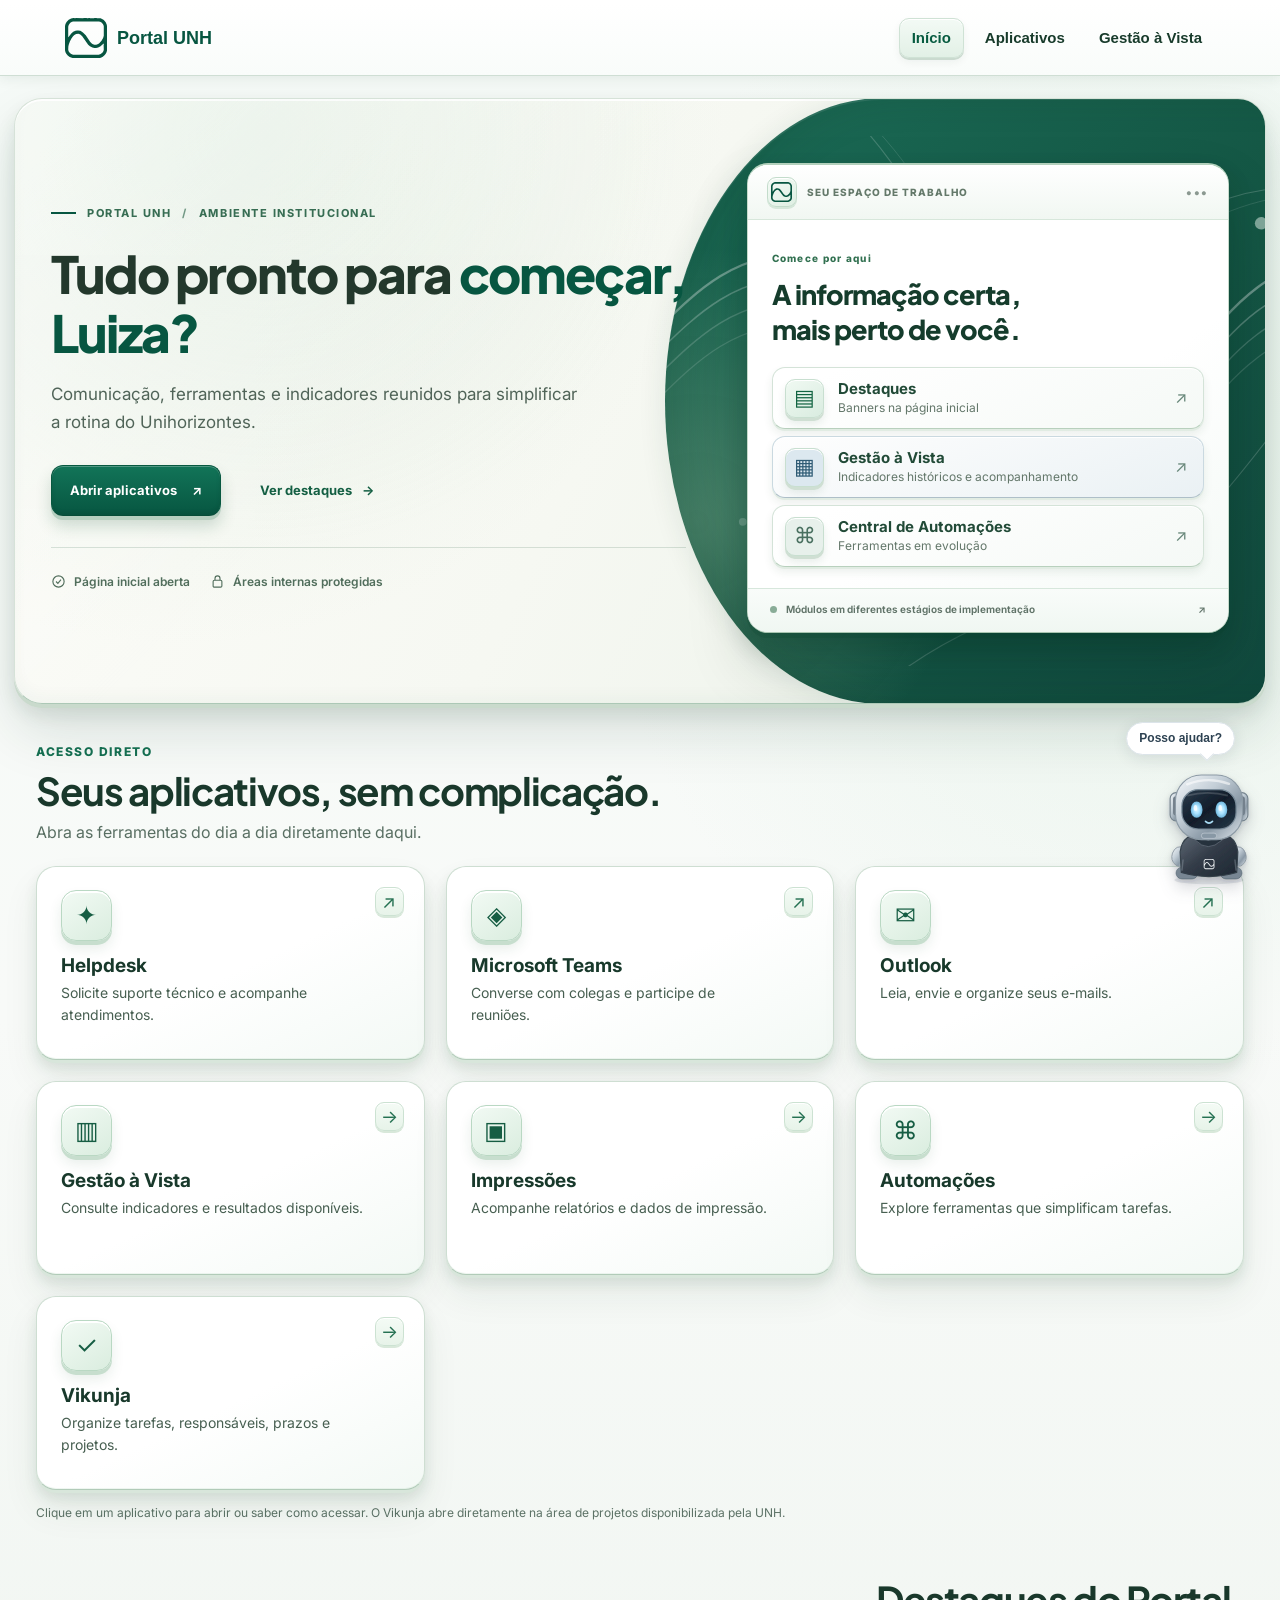
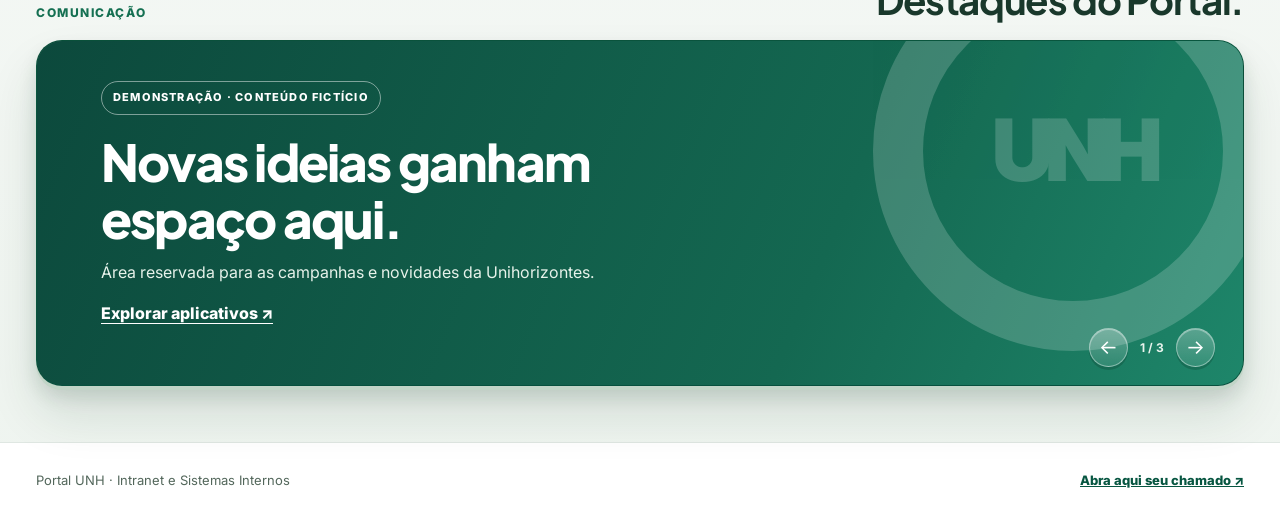
==== commit ae65c610: "fix(portal): sincroniza logo e cabecalho da home com biblioteca" ====
--- a/src/main/resources/static/index.html
+++ b/src/main/resources/static/index.html
@@ -19,48 +19,32 @@
   <link rel="stylesheet" href="css/nexo-assistente.css?v=20261020-context-v1" />
   <link rel="stylesheet" href="css/portal-palette-v1.css?v=20261019-v1" />
   <link rel="stylesheet" href="css/portal-editorial-v1.css?v=20261019-v1" />
-  <script src="js/nexo-agente.js?v=20261027-ativo" defer></script>
-  <script src="js/nexo-assistente.js?v=20261027-ativo" defer></script>
+  <script src="js/nexo-agente.js?v=20261027-fallback1" defer></script>
+  <script src="js/nexo-assistente.js?v=20261027-fallback1" defer></script>
   <link rel="stylesheet" href="css/mural-social-v2.css?v=20261020-d" />
   <link rel="stylesheet" href="css/unh-app-access-v1.css?v=20261027" />
   <link rel="stylesheet" href="css/unh-destaques-v1.css?v=20261027" />
   <link rel="stylesheet" href="css/unh-legibilidade-v1.css?v=20261027-a" />
   <link rel="stylesheet" href="css/unh-banner-demo-v1.css?v=20261027" />
   <link rel="stylesheet" href="css/unh-home-depth-v1.css?v=20261027-1" />
+  <link rel="stylesheet" href="css/unh-site-header.css?v=20261028-unificado1" />
 </head>
 <body class="portal-body portal-home-v3">
   <a class="portal-skip-link" href="#conteudo">Pular para o conteúdo</a>
 
-  <header class="portal-header" id="inicio">
-    <div class="portal-container portal-header-inner">
-      <a class="portal-logo-link" href="#inicio" aria-label="Portal UNH — ir para o início">
-        <img class="portal-logo-symbol" src="assets/portal-unh-simbolo.svg?v=20261014-7" alt="" width="62" height="62" />
-        <span class="portal-logo-copy">
-          <span class="portal-logo-kicker">CENTRO UNIVERSITÁRIO</span>
-          <span class="portal-logo-name">unihorizontes</span>
-        </span>
-      </a>
-
-      <button class="portal-menu-toggle" id="portalMenuButton" type="button"
-        aria-controls="portalNav" aria-expanded="false" aria-label="Abrir menu de navegação">
-        <svg aria-hidden="true" viewBox="0 0 24 24" fill="none" stroke="currentColor" stroke-width="1.8"
-          stroke-linecap="round"><path d="M4 7h16M4 12h16M4 17h16"/></svg>
-        <span>Menu</span>
-      </button>
-
-      <nav class="portal-nav" id="portalNav" aria-label="Navegação principal">
-        <a href="#inicio" aria-current="page">Início</a>
-        <a href="aplicativos.html">Aplicativos</a>
-        <a href="gestao-a-vista.html">Gestão à Vista</a>
-      </nav>
-
-      <div class="portal-brand-context" aria-label="Identificação do portal">
-        <strong>Portal UNH</strong>
-        <span>Seu espaço de trabalho</span>
-      </div>
-<!-- Entrada publica: nao exibir login na pagina inicial. -->
-    </div>
-  </header>
+  <header class="unh-site-header" id="inicio">
+  <div class="unh-site-header-inner">
+    <a class="unh-site-brand" href="index.html" aria-label="Portal UNH — página inicial">
+      <img src="assets/portal-unh-simbolo.svg" alt="" width="42" height="42" />
+      <span>Portal UNH</span>
+    </a>
+    <nav class="unh-site-nav" aria-label="Navegação principal">
+      <a href="index.html" aria-current="page">Início</a>
+      <a href="aplicativos.html">Aplicativos</a>
+      <a href="gestao-a-vista.html">Gestão à Vista</a>
+    </nav>
+  </div>
+</header>
 
   <main id="conteudo" class="systems-portal">
     <section class="portal-hero portal-hero-premium" aria-labelledby="heroTitle">
--- a/src/main/resources/static/css/unh-site-header.css
+++ b/src/main/resources/static/css/unh-site-header.css
@@ -0,0 +1,107 @@
+/* Cabecalho principal unico do Portal UNH.
+   Mesma marca, altura e navegacao em Inicio, Aplicativos e Gestao a Vista.
+   Independente dos estilos internos e do dashboard. */
+.unh-site-header {
+  position:sticky;
+  top:0;
+  z-index:90;
+  width:100%;
+  height:76px;
+  background:linear-gradient(180deg,#fff 5%,#f9fcfa 100%);
+  border-bottom:1px solid #cfded4;
+  box-shadow:0 3px 12px rgba(19,55,34,.075),inset 0 1px 0 #fff;
+  color:#17382b;
+  font-family:"Segoe UI Variable","Segoe UI",Arial,sans-serif;
+}
+.unh-site-header,
+.unh-site-header * { box-sizing:border-box; }
+.unh-site-header .unh-site-header-inner {
+  width:min(1150px,calc(100% - 40px));
+  max-width:none;
+  height:76px;
+  min-height:76px;
+  padding:0;
+  margin:0 auto;
+  display:flex;
+  align-items:center;
+  justify-content:space-between;
+  gap:20px;
+}
+.unh-site-header .unh-site-brand {
+  display:inline-flex;
+  align-items:center;
+  flex:0 0 auto;
+  gap:10px;
+  white-space:nowrap;
+  text-decoration:none;
+  color:#075641!important;
+  font-size:18px;
+  line-height:1.25;
+  font-weight:700;
+}
+.unh-site-header .unh-site-brand img {
+  display:block;
+  width:42px;
+  height:42px;
+  min-width:42px;
+  object-fit:contain;
+}
+.unh-site-header .unh-site-nav {
+  display:flex;
+  align-items:center;
+  flex-wrap:nowrap;
+  justify-content:flex-end;
+  gap:8px;
+  margin-left:auto;
+}
+.unh-site-header .unh-site-nav a {
+  display:inline-flex;
+  justify-content:center;
+  align-items:center;
+  min-height:40px;
+  padding:9px 12px;
+  border:1px solid transparent;
+  border-radius:10px;
+  color:#183b2b!important;
+  background:transparent;
+  font:600 15px/1.25 "Segoe UI Variable","Segoe UI",Arial,sans-serif;
+  letter-spacing:0;
+  text-decoration:none;
+  white-space:nowrap;
+  text-shadow:none!important;
+  transform:none!important;
+}
+.unh-site-header .unh-site-nav a:hover {
+  border-color:#cfe2d5;
+  background:#edf5ef;
+}
+.unh-site-header .unh-site-nav a[aria-current="page"] {
+  border-color:#cfe2d5;
+  color:#075b40!important;
+  background:linear-gradient(180deg,#f3faf5,#e2f0e6);
+  box-shadow:0 2px 0 #cadacf,0 4px 9px rgba(12,56,37,.06),inset 0 1px 0 #fff;
+}
+.unh-site-header :is(a):focus-visible {
+  outline:3px solid #187451;
+  outline-offset:3px;
+}
+@media(max-width:600px) {
+  .unh-site-header { height:116px; }
+  .unh-site-header .unh-site-header-inner {
+    height:116px;min-height:116px;
+    flex-direction:column;
+    align-items:flex-start;
+    justify-content:center;
+    gap:6px;
+  }
+  .unh-site-header .unh-site-brand { font-size:17px; }
+  .unh-site-header .unh-site-brand img { width:39px;height:39px;min-width:39px; }
+  .unh-site-header .unh-site-nav {
+    margin:0;
+    width:100%;
+    justify-content:space-between;
+    gap:2px;
+  }
+  .unh-site-header .unh-site-nav a { font-size:13px;padding:8px 6px;min-height:36px; }
+}
+@media print { .unh-site-header { display:none!important; } }
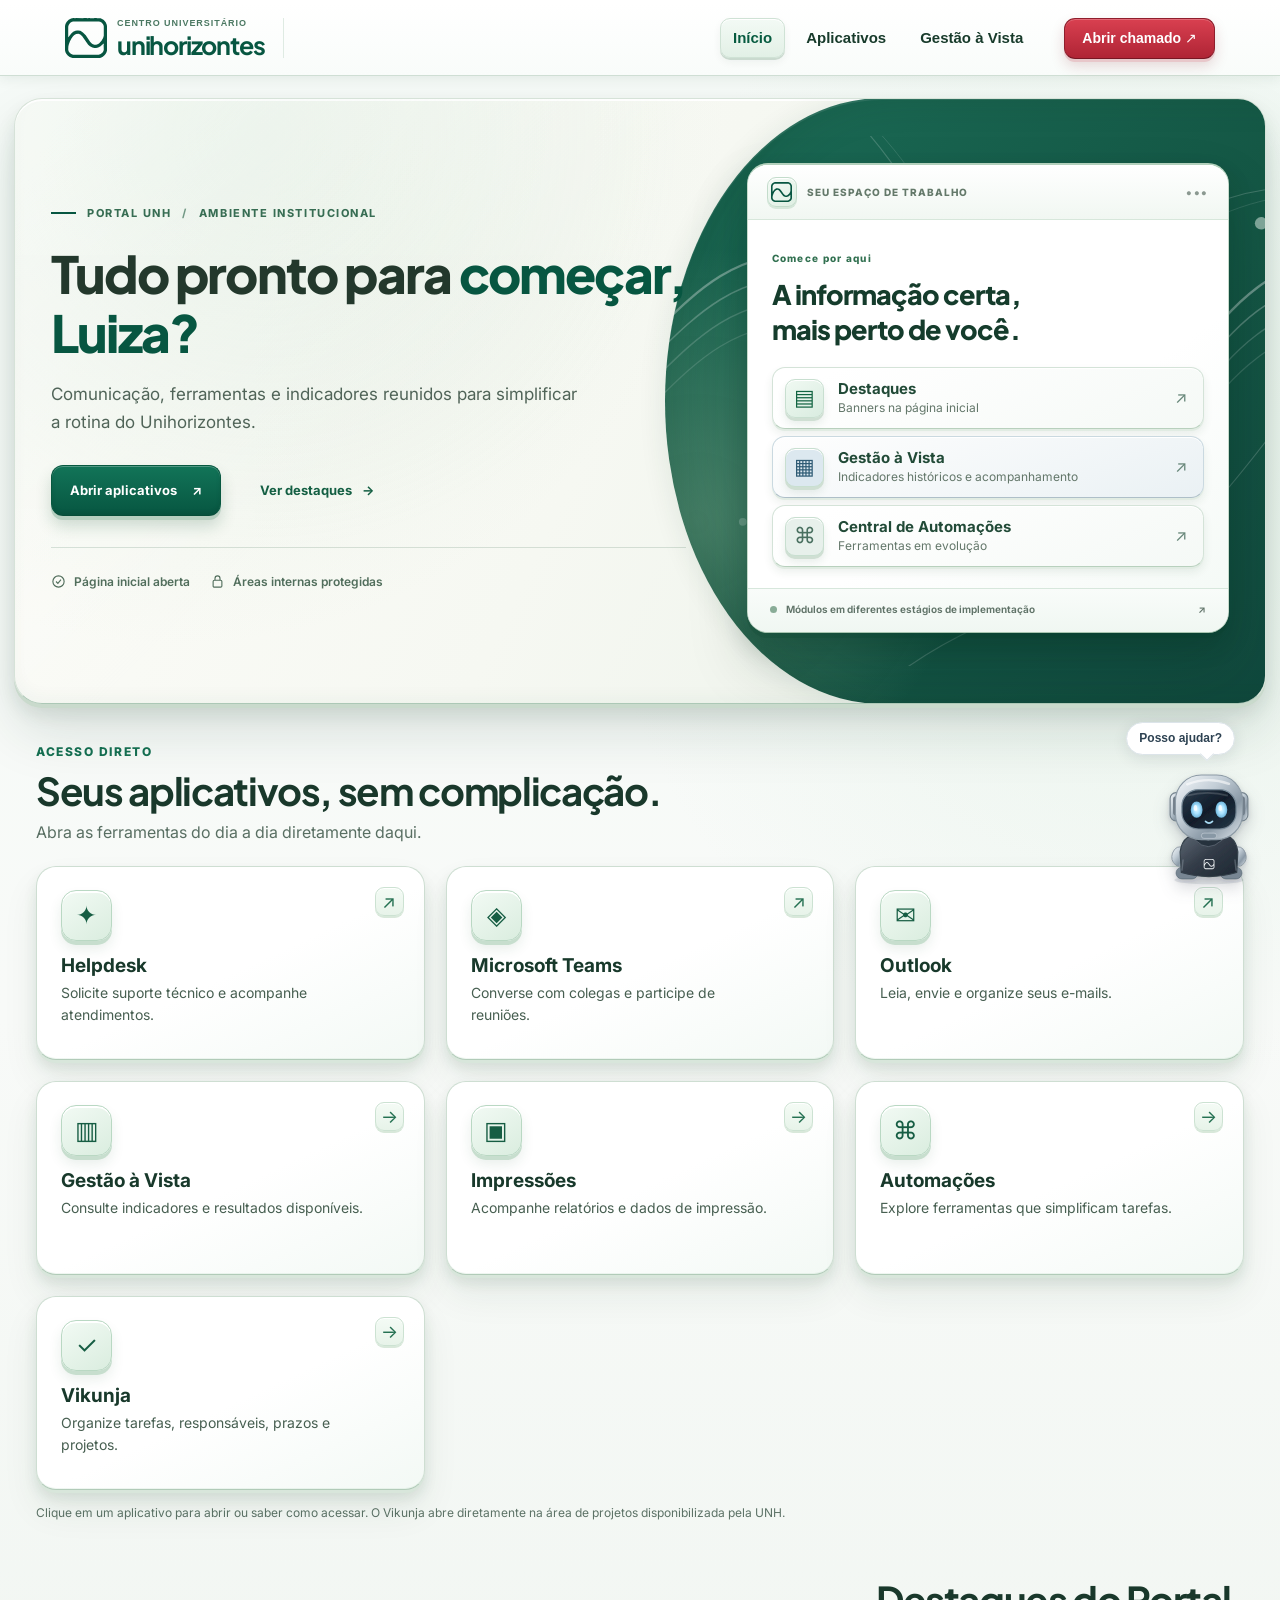
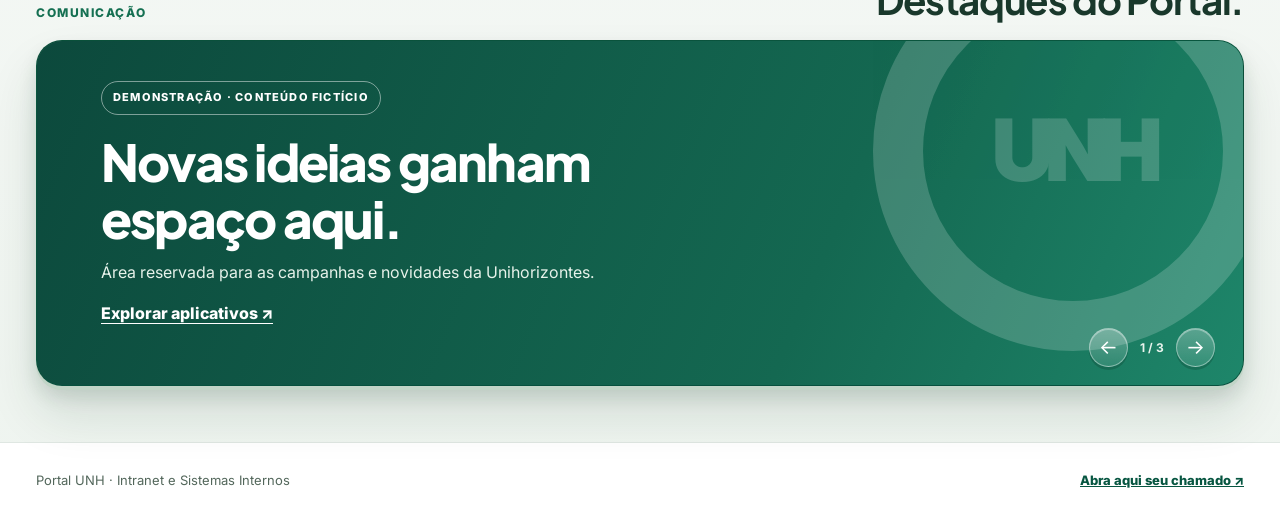
==== commit f0de8c9a: "feat(portal): aplica logo institucional e CTA vermelho no topo de index.html" ====
--- a/src/main/resources/static/index.html
+++ b/src/main/resources/static/index.html
@@ -27,22 +27,26 @@
   <link rel="stylesheet" href="css/unh-legibilidade-v1.css?v=20261027-a" />
   <link rel="stylesheet" href="css/unh-banner-demo-v1.css?v=20261027" />
   <link rel="stylesheet" href="css/unh-home-depth-v1.css?v=20261027-1" />
-  <link rel="stylesheet" href="css/unh-site-header.css?v=20261028-unificado1" />
+  <link rel="stylesheet" href="css/unh-site-header.css?v=20261029-chamado1" />
 </head>
 <body class="portal-body portal-home-v3">
   <a class="portal-skip-link" href="#conteudo">Pular para o conteúdo</a>
 
   <header class="unh-site-header" id="inicio">
   <div class="unh-site-header-inner">
-    <a class="unh-site-brand" href="index.html" aria-label="Portal UNH — página inicial">
+    <a class="unh-site-brand" href="index.html" aria-label="UniHorizontes — página inicial">
       <img src="assets/portal-unh-simbolo.svg" alt="" width="42" height="42" />
-      <span>Portal UNH</span>
+      <span class="unh-site-brand-copy">
+        <span class="unh-site-brand-kicker">CENTRO UNIVERSITÁRIO</span>
+        <strong class="unh-site-brand-name">unihorizontes</strong>
+      </span>
     </a>
     <nav class="unh-site-nav" aria-label="Navegação principal">
       <a href="index.html" aria-current="page">Início</a>
       <a href="aplicativos.html">Aplicativos</a>
       <a href="gestao-a-vista.html">Gestão à Vista</a>
     </nav>
+    <a class="unh-site-cta" href="https://helpdesk.unihorizontes.local/Helpdesk" target="_blank" rel="noopener noreferrer" aria-label="Abrir chamado no Helpdesk">Abrir chamado ↗</a>
   </div>
 </header>
 
--- a/src/main/resources/static/css/unh-site-header.css
+++ b/src/main/resources/static/css/unh-site-header.css
@@ -35,9 +35,8 @@
   white-space:nowrap;
   text-decoration:none;
   color:#075641!important;
-  font-size:18px;
-  line-height:1.25;
-  font-weight:700;
+  line-height:1;
+  min-width:0;
 }
 .unh-site-header .unh-site-brand img {
   display:block;
@@ -45,6 +44,26 @@
   height:42px;
   min-width:42px;
   object-fit:contain;
+}
+.unh-site-header .unh-site-brand-copy {
+  display:flex;
+  flex-direction:column;
+  justify-content:center;
+  gap:3px;
+  padding-right:19px;
+  border-right:1px solid #dfebe3;
+}
+.unh-site-header .unh-site-brand-kicker {
+  display:block;
+  font:700 9px/1.15 "Segoe UI Variable","Segoe UI",Arial,sans-serif;
+  letter-spacing:.105em;
+  color:#4b7862;
+}
+.unh-site-header .unh-site-brand-name {
+  display:block;
+  font:700 25px/1.05 "Plus Jakarta Sans","Segoe UI Variable","Segoe UI",Arial,sans-serif;
+  letter-spacing:-.048em;
+  color:#075641;
 }
 .unh-site-header .unh-site-nav {
   display:flex;
@@ -81,22 +100,69 @@
   background:linear-gradient(180deg,#f3faf5,#e2f0e6);
   box-shadow:0 2px 0 #cadacf,0 4px 9px rgba(12,56,37,.06),inset 0 1px 0 #fff;
 }
+/* Atalho de suporte deliberadamente destacado, sem alterar a navegacao. */
+.unh-site-header .unh-site-cta {
+  display:inline-flex;
+  justify-content:center;
+  align-items:center;
+  flex:0 0 auto;
+  min-height:41px;
+  margin-left:8px;
+  padding:10px 17px;
+  border:1px solid #8f1e2c;
+  border-bottom-color:#781623;
+  border-radius:11px;
+  background:linear-gradient(180deg,#d94050,#af2435);
+  box-shadow:0 3px 0 #e8c7ca,0 7px 14px rgba(122,23,36,.17),inset 0 1px 0 rgba(255,255,255,.23);
+  color:#fff!important;
+  font:700 14px/1.2 "Segoe UI Variable","Segoe UI",Arial,sans-serif;
+  letter-spacing:0;
+  text-decoration:none!important;
+  text-shadow:none!important;
+  white-space:nowrap;
+  transition:background .15s,box-shadow .15s;
+}
+.unh-site-header .unh-site-cta:hover {
+  background:linear-gradient(180deg,#c93646,#9c1d2e);
+  box-shadow:0 3px 0 #dbb7bb,0 10px 18px rgba(122,23,36,.23),inset 0 1px 0 rgba(255,255,255,.25);
+}
 .unh-site-header :is(a):focus-visible {
   outline:3px solid #187451;
   outline-offset:3px;
 }
+@media(max-width:730px) {
+  .unh-site-header .unh-site-header-inner { gap:9px; }
+  .unh-site-header .unh-site-brand-name { font-size:21px; }
+  .unh-site-header .unh-site-brand-copy { padding-right:10px; }
+  .unh-site-header .unh-site-nav { gap:2px; }
+  .unh-site-header .unh-site-nav a { font-size:13px;padding:8px; }
+  .unh-site-header .unh-site-cta { padding:9px 12px;font-size:12px;margin-left:2px; }
+}
 @media(max-width:600px) {
   .unh-site-header { height:116px; }
   .unh-site-header .unh-site-header-inner {
-    height:116px;min-height:116px;
-    flex-direction:column;
-    align-items:flex-start;
-    justify-content:center;
-    gap:6px;
+    display:grid;
+    grid-template-columns:minmax(0,1fr) auto;
+    grid-template-rows:44px 37px;
+    align-content:center;
+    column-gap:8px;
+    row-gap:6px;
+    height:116px;
+    min-height:116px;
+    padding:0;
   }
-  .unh-site-header .unh-site-brand { font-size:17px; }
+  .unh-site-header .unh-site-brand { grid-column:1;grid-row:1; }
   .unh-site-header .unh-site-brand img { width:39px;height:39px;min-width:39px; }
+  .unh-site-header .unh-site-brand-copy { border-right:0;padding-right:0;gap:2px; }
+  .unh-site-header .unh-site-brand-name { font-size:20px; }
+  .unh-site-header .unh-site-brand-kicker { font-size:8px;letter-spacing:.08em; }
+  .unh-site-header .unh-site-cta {
+    grid-column:2;grid-row:1;
+    margin-left:0;
+    min-height:37px;
+  }
   .unh-site-header .unh-site-nav {
+    grid-column:1 / -1;grid-row:2;
     margin:0;
     width:100%;
     justify-content:space-between;
@@ -104,4 +170,13 @@
   }
   .unh-site-header .unh-site-nav a { font-size:13px;padding:8px 6px;min-height:36px; }
 }
+@media(max-width:380px) {
+  .unh-site-header .unh-site-brand img {width:33px;height:33px;min-width:33px;}
+  .unh-site-header .unh-site-brand-name {font-size:17px;}
+  .unh-site-header .unh-site-brand-kicker {font-size:7px;letter-spacing:.06em;}
+  .unh-site-header .unh-site-cta {font-size:11px;padding:9px 10px;}
+  .unh-site-header .unh-site-nav a {font-size:12px;padding:8px 5px;}
+}
+/* O dashboard organiza a sua busca e a navegacao lateral sob a barra institucional. */
+.gv-ref-body > .unh-site-header { grid-area:site; z-index:90; }
 @media print { .unh-site-header { display:none!important; } }
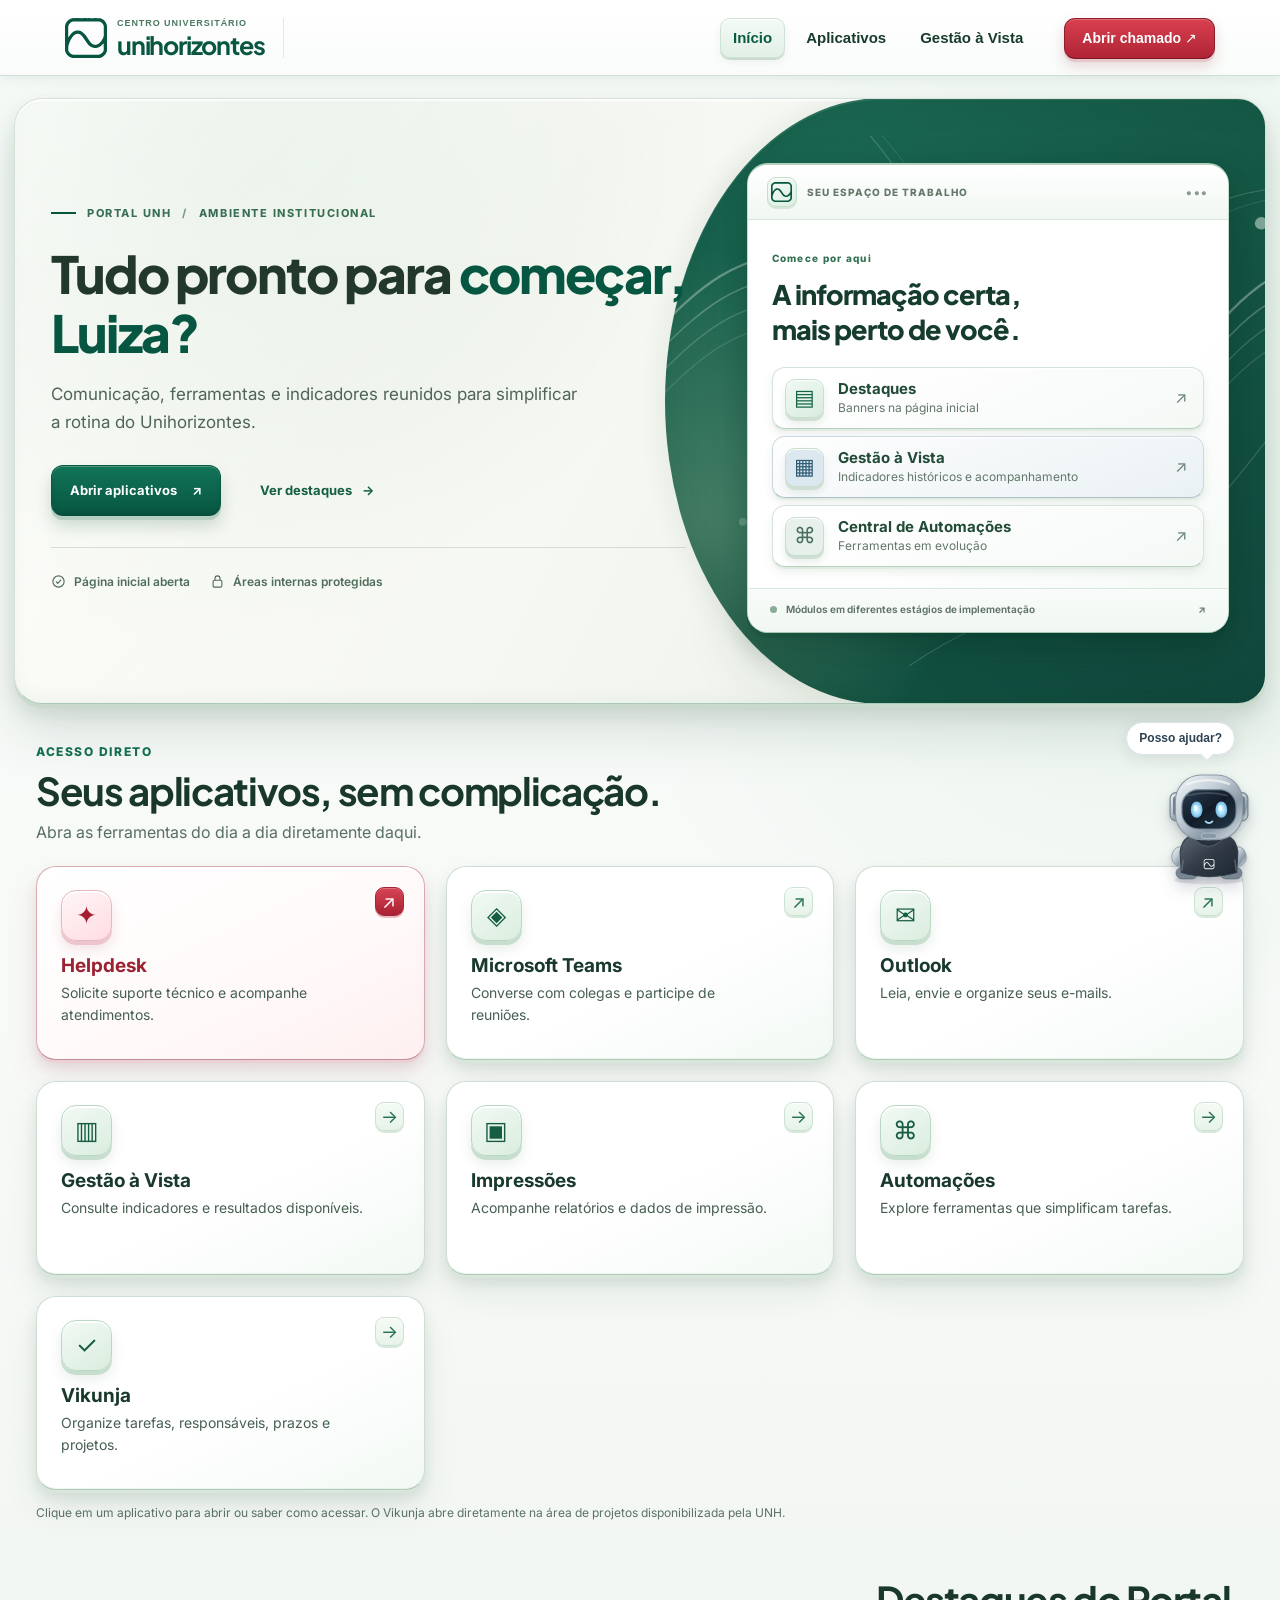
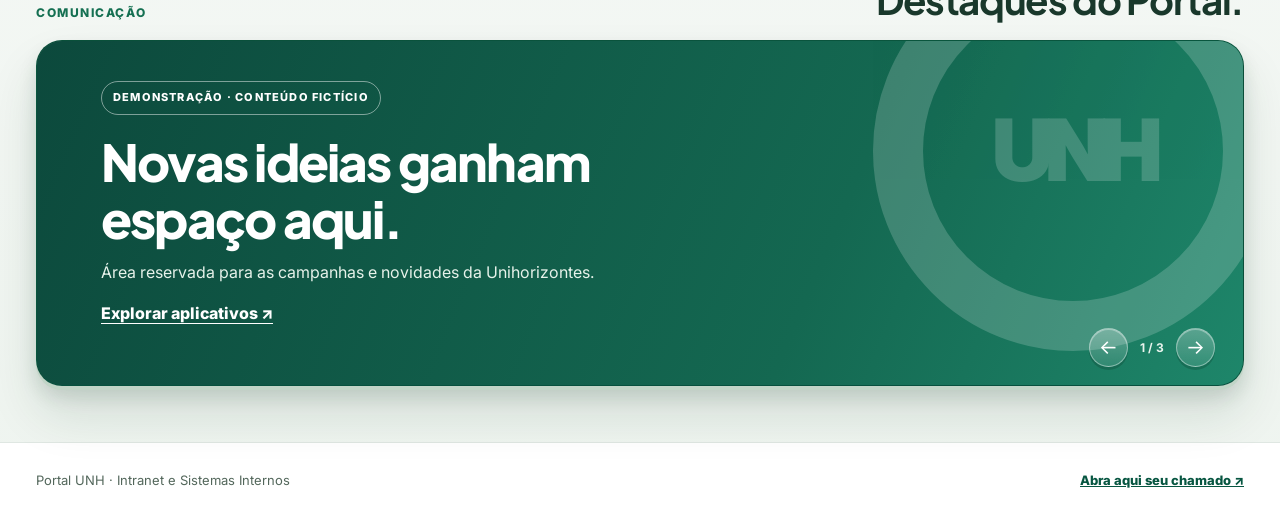
==== commit dc9285f6: "chore(portal): recarrega estilos da marca Unihorizontes e do chamado vermelho em index.html" ====
--- a/src/main/resources/static/index.html
+++ b/src/main/resources/static/index.html
@@ -26,8 +26,8 @@
   <link rel="stylesheet" href="css/unh-destaques-v1.css?v=20261027" />
   <link rel="stylesheet" href="css/unh-legibilidade-v1.css?v=20261027-a" />
   <link rel="stylesheet" href="css/unh-banner-demo-v1.css?v=20261027" />
-  <link rel="stylesheet" href="css/unh-home-depth-v1.css?v=20261027-1" />
-  <link rel="stylesheet" href="css/unh-site-header.css?v=20261029-chamado1" />
+  <link rel="stylesheet" href="css/unh-home-depth-v1.css?v=20261029-helpdesk1" />
+  <link rel="stylesheet" href="css/unh-site-header.css?v=20261029-chamado2" />
 </head>
 <body class="portal-body portal-home-v3">
   <a class="portal-skip-link" href="#conteudo">Pular para o conteúdo</a>
@@ -105,7 +105,7 @@
         <div><span class="portal-overline">ACESSO DIRETO</span><h2 id="unhAppsTitle">Seus aplicativos, sem complicação.</h2><p>Abra as ferramentas do dia a dia diretamente daqui.</p></div>
       </div>
       <div class="unh-app-access-grid">
-        <a class="unh-app-access-card" href="https://helpdesk.unihorizontes.local/Helpdesk" target="_blank" rel="noopener noreferrer"><span class="unh-app-access-icon" aria-hidden="true">✦</span><strong>Helpdesk</strong><small>Solicite suporte técnico e acompanhe atendimentos.</small><span class="unh-app-access-go" aria-hidden="true">↗</span></a>
+        <a class="unh-app-access-card unh-helpdesk-card" href="https://helpdesk.unihorizontes.local/Helpdesk" target="_blank" rel="noopener noreferrer"><span class="unh-app-access-icon" aria-hidden="true">✦</span><strong>Helpdesk</strong><small>Solicite suporte técnico e acompanhe atendimentos.</small><span class="unh-app-access-go" aria-hidden="true">↗</span></a>
         <a class="unh-app-access-card" href="https://teams.microsoft.com/" target="_blank" rel="noopener noreferrer"><span class="unh-app-access-icon" aria-hidden="true">◈</span><strong>Microsoft Teams</strong><small>Converse com colegas e participe de reuniões.</small><span class="unh-app-access-go" aria-hidden="true">↗</span></a>
         <a class="unh-app-access-card" href="https://outlook.office.com/mail/" target="_blank" rel="noopener noreferrer"><span class="unh-app-access-icon" aria-hidden="true">✉</span><strong>Outlook</strong><small>Leia, envie e organize seus e-mails.</small><span class="unh-app-access-go" aria-hidden="true">↗</span></a>
         <a class="unh-app-access-card" href="gestao-a-vista.html"><span class="unh-app-access-icon" aria-hidden="true">▥</span><strong>Gestão à Vista</strong><small>Consulte indicadores e resultados disponíveis.</small><span class="unh-app-access-go" aria-hidden="true">→</span></a>
--- a/src/main/resources/static/css/unh-home-depth-v1.css
+++ b/src/main/resources/static/css/unh-home-depth-v1.css
@@ -191,6 +191,32 @@
   font-size:18px;
 }
 
+/* Helpdesk: alerta visual de suporte, sem mudar geometria dos outros cards. */
+.portal-home-v3 .unh-app-access-card.unh-helpdesk-card {
+  border-color:#dbaab1;
+  border-bottom-color:#c78b95;
+  background:linear-gradient(155deg,#fff 0%,#fffafa 55%,#fff0f1 100%);
+  box-shadow:0 3px 0 #ead1d5,0 8px 13px rgba(110,29,41,.11),0 20px 36px rgba(110,29,41,.07),inset 0 2px 0 #fff;
+}
+.portal-home-v3 .unh-app-access-card.unh-helpdesk-card:hover {
+  border-color:#b74455;
+  background:linear-gradient(155deg,#fff,#ffecef);
+  box-shadow:0 3px 0 #e1bac1,0 12px 19px rgba(110,29,41,.16),0 28px 42px rgba(110,29,41,.11),inset 0 2px 0 #fff;
+}
+.portal-home-v3 .unh-helpdesk-card .unh-app-access-icon {
+  color:#a41f32;
+  border-color:#e5b8c0;
+  background:linear-gradient(145deg,#fff6f7,#ffdce2);
+  box-shadow:inset 0 2px 0 #fff,0 4px 0 #edc5cc,0 8px 13px rgba(144,33,49,.12);
+}
+.portal-home-v3 .unh-helpdesk-card strong { color:#9a2231; }
+.portal-home-v3 .unh-helpdesk-card .unh-app-access-go {
+  color:#fff;
+  border-color:#a32636;
+  background:linear-gradient(180deg,#d74455,#a92133);
+  box-shadow:0 2px 0 #e5bfc5,inset 0 1px 0 rgba(255,255,255,.24);
+}
+
 /* Banner: textura na superficie, volume no conjunto e nos controles. */
 .portal-home-v3 .unh-banner-carousel {
   border:1px solid rgba(8,78,54,.56);
--- a/src/main/resources/static/css/unh-site-header.css
+++ b/src/main/resources/static/css/unh-site-header.css
@@ -138,7 +138,7 @@
   .unh-site-header .unh-site-nav a { font-size:13px;padding:8px; }
   .unh-site-header .unh-site-cta { padding:9px 12px;font-size:12px;margin-left:2px; }
 }
-@media(max-width:600px) {
+@media(max-width:700px) {
   .unh-site-header { height:116px; }
   .unh-site-header .unh-site-header-inner {
     display:grid;
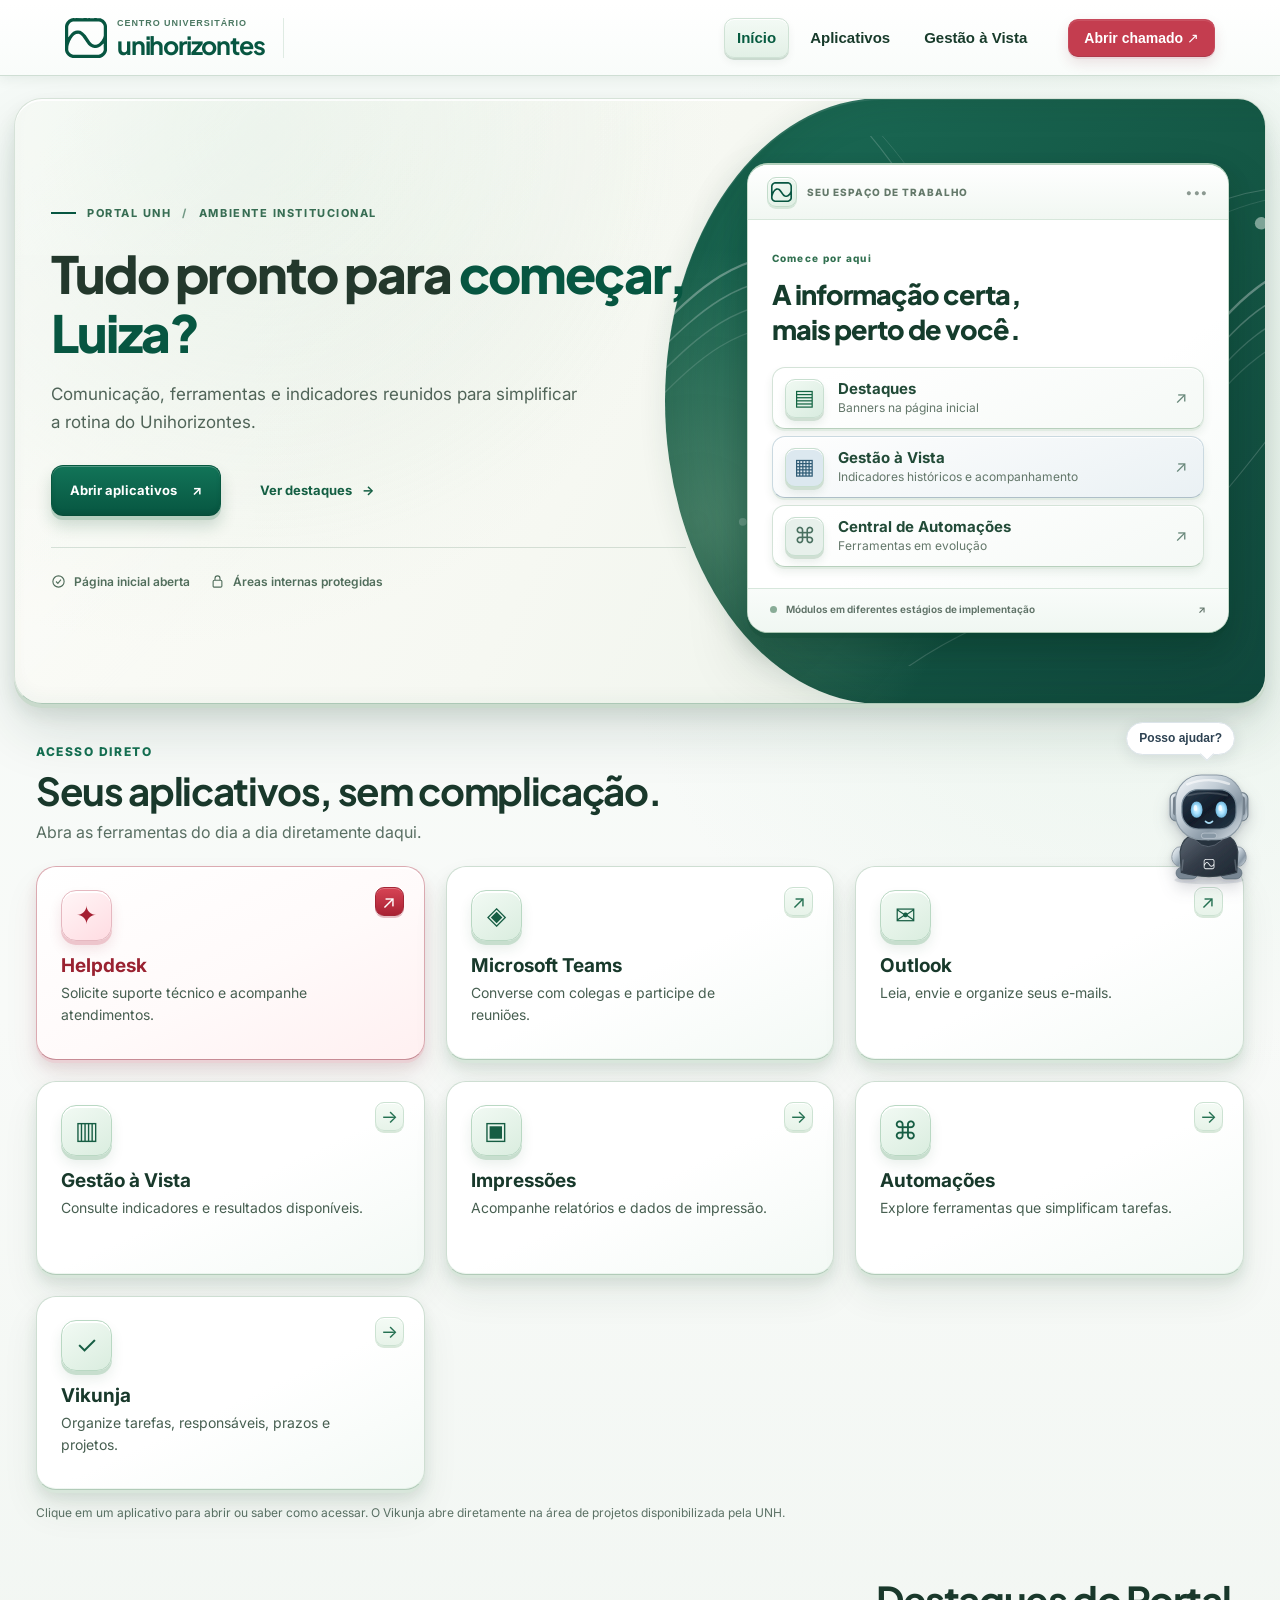
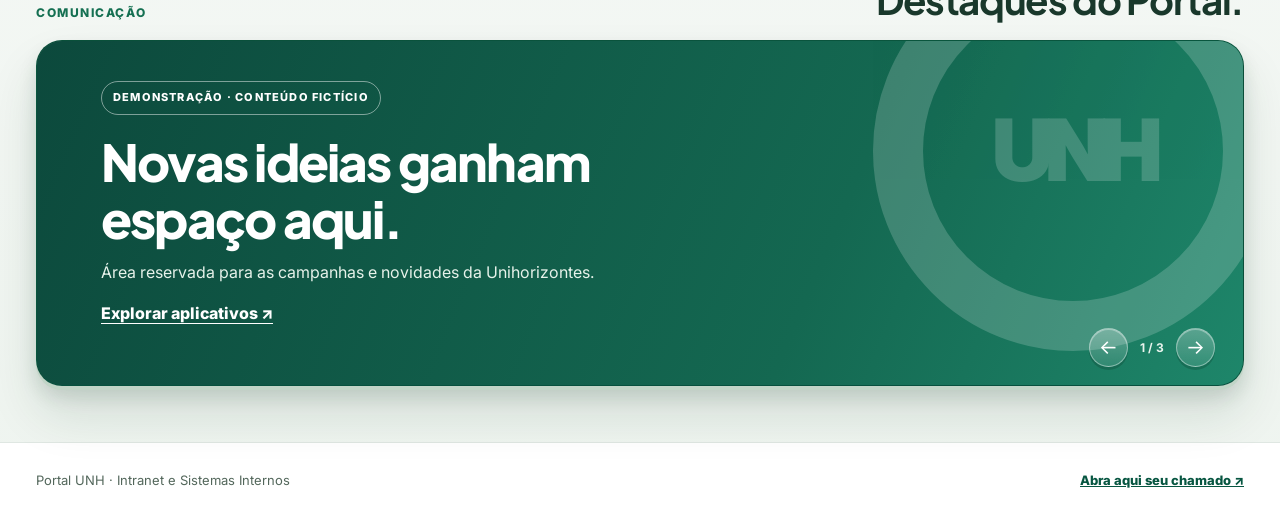
==== commit e2877139: "chore(portal): atualiza cache do botao chamado discreto em index.html" ====
--- a/src/main/resources/static/index.html
+++ b/src/main/resources/static/index.html
@@ -27,7 +27,7 @@
   <link rel="stylesheet" href="css/unh-legibilidade-v1.css?v=20261027-a" />
   <link rel="stylesheet" href="css/unh-banner-demo-v1.css?v=20261027" />
   <link rel="stylesheet" href="css/unh-home-depth-v1.css?v=20261029-helpdesk1" />
-  <link rel="stylesheet" href="css/unh-site-header.css?v=20261029-chamado2" />
+  <link rel="stylesheet" href="css/unh-site-header.css?v=20261029-chamado3" />
 </head>
 <body class="portal-body portal-home-v3">
   <a class="portal-skip-link" href="#conteudo">Pular para o conteúdo</a>
--- a/src/main/resources/static/css/unh-site-header.css
+++ b/src/main/resources/static/css/unh-site-header.css
@@ -100,31 +100,44 @@
   background:linear-gradient(180deg,#f3faf5,#e2f0e6);
   box-shadow:0 2px 0 #cadacf,0 4px 9px rgba(12,56,37,.06),inset 0 1px 0 #fff;
 }
-/* Atalho de suporte deliberadamente destacado, sem alterar a navegacao. */
+/* Helpdesk em destaque discreto: vermelho solido e relevo institucional. */
 .unh-site-header .unh-site-cta {
   display:inline-flex;
   justify-content:center;
   align-items:center;
   flex:0 0 auto;
-  min-height:41px;
+  min-height:38px;
   margin-left:8px;
-  padding:10px 17px;
-  border:1px solid #8f1e2c;
-  border-bottom-color:#781623;
-  border-radius:11px;
-  background:linear-gradient(180deg,#d94050,#af2435);
-  box-shadow:0 3px 0 #e8c7ca,0 7px 14px rgba(122,23,36,.17),inset 0 1px 0 rgba(255,255,255,.23);
+  padding:9px 15px;
+  border:1px solid #c64a5c;
+  border-bottom-color:#ae394a;
+  border-radius:10px;
+  background:#c43d4f;
+  box-shadow:
+    0 2px 0 #ead7da,
+    0 6px 14px rgba(118,28,40,.12),
+    inset 0 1px 0 rgba(255,255,255,.10);
   color:#fff!important;
   font:700 14px/1.2 "Segoe UI Variable","Segoe UI",Arial,sans-serif;
   letter-spacing:0;
   text-decoration:none!important;
   text-shadow:none!important;
   white-space:nowrap;
-  transition:background .15s,box-shadow .15s;
+  transition:background .15s ease,box-shadow .15s ease,transform .15s ease;
 }
 .unh-site-header .unh-site-cta:hover {
-  background:linear-gradient(180deg,#c93646,#9c1d2e);
-  box-shadow:0 3px 0 #dbb7bb,0 10px 18px rgba(122,23,36,.23),inset 0 1px 0 rgba(255,255,255,.25);
+  background:#b93647;
+  box-shadow:
+    0 2px 0 #e4cacf,
+    0 8px 16px rgba(118,28,40,.16),
+    inset 0 1px 0 rgba(255,255,255,.12);
+}
+.unh-site-header .unh-site-cta:active {
+  transform:translateY(1px);
+  box-shadow:
+    0 1px 0 #e4cacf,
+    0 4px 10px rgba(118,28,40,.12),
+    inset 0 1px 0 rgba(255,255,255,.08);
 }
 .unh-site-header :is(a):focus-visible {
   outline:3px solid #187451;
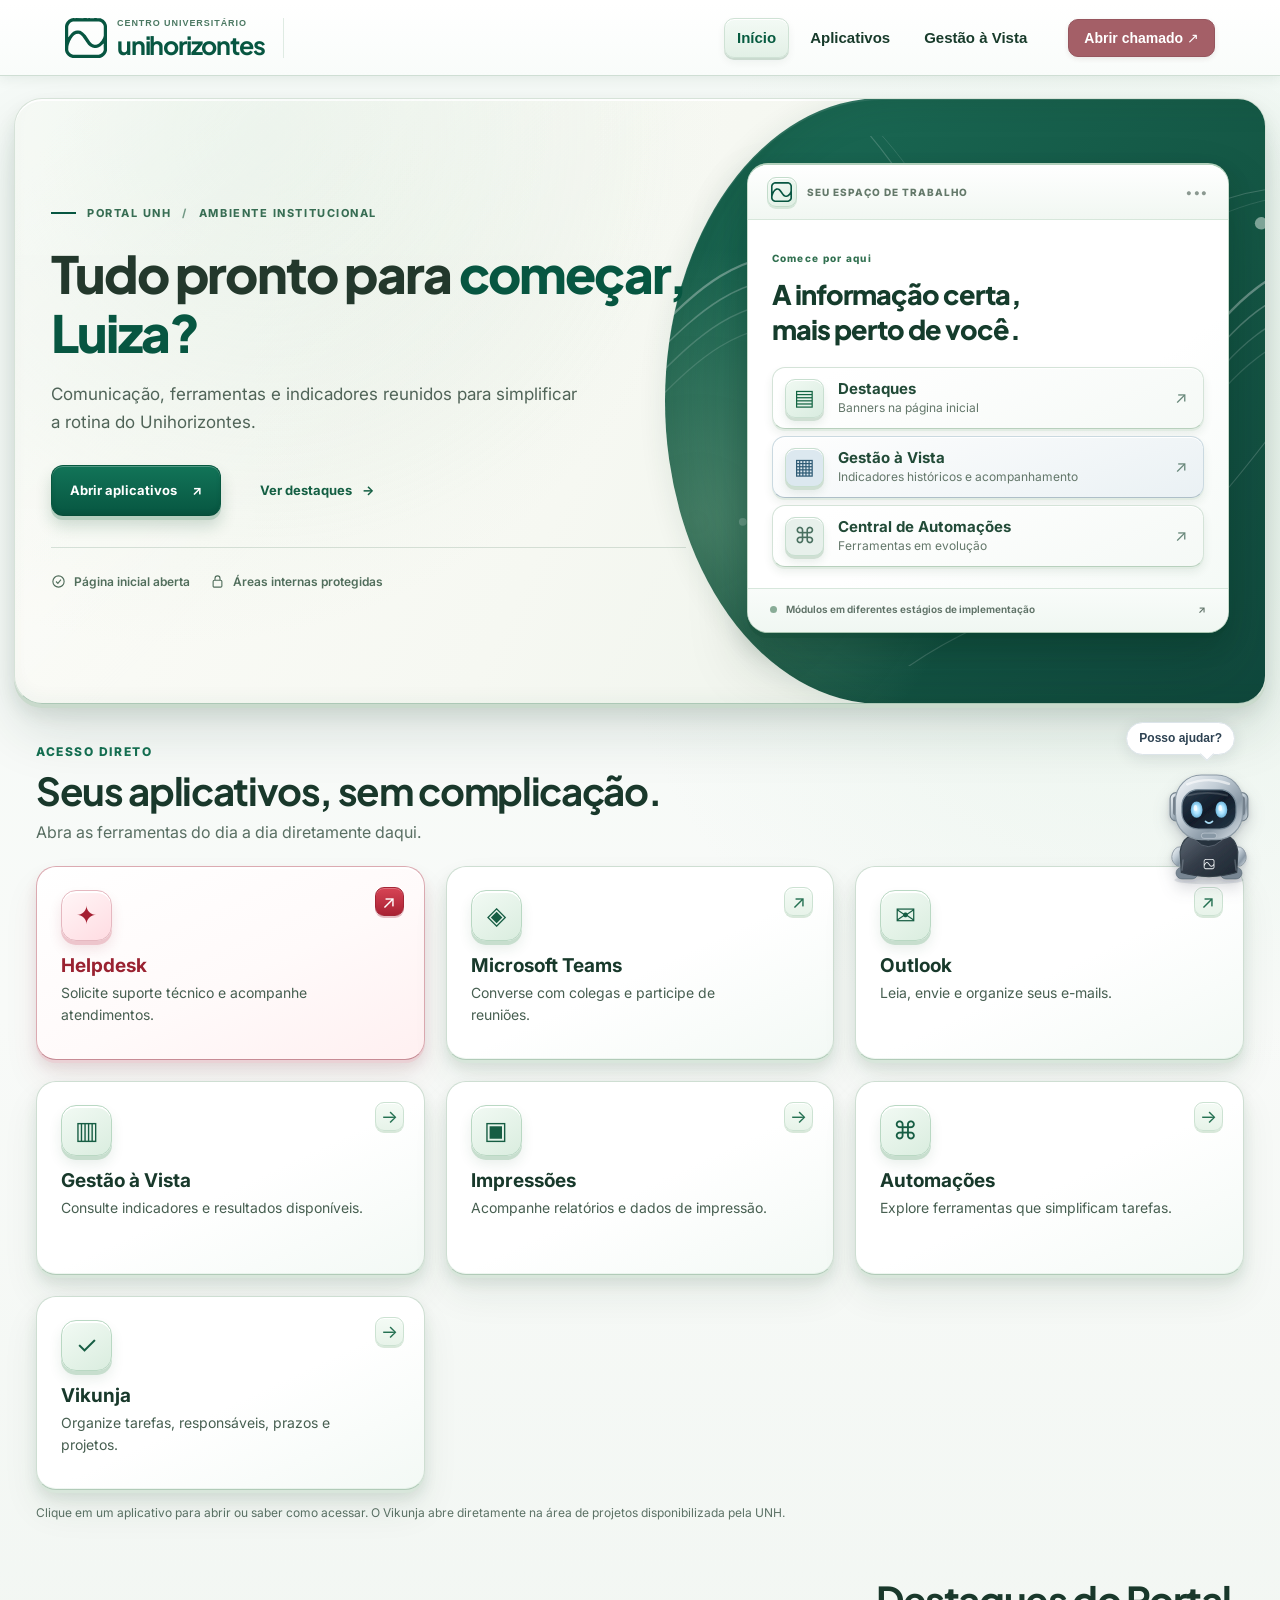
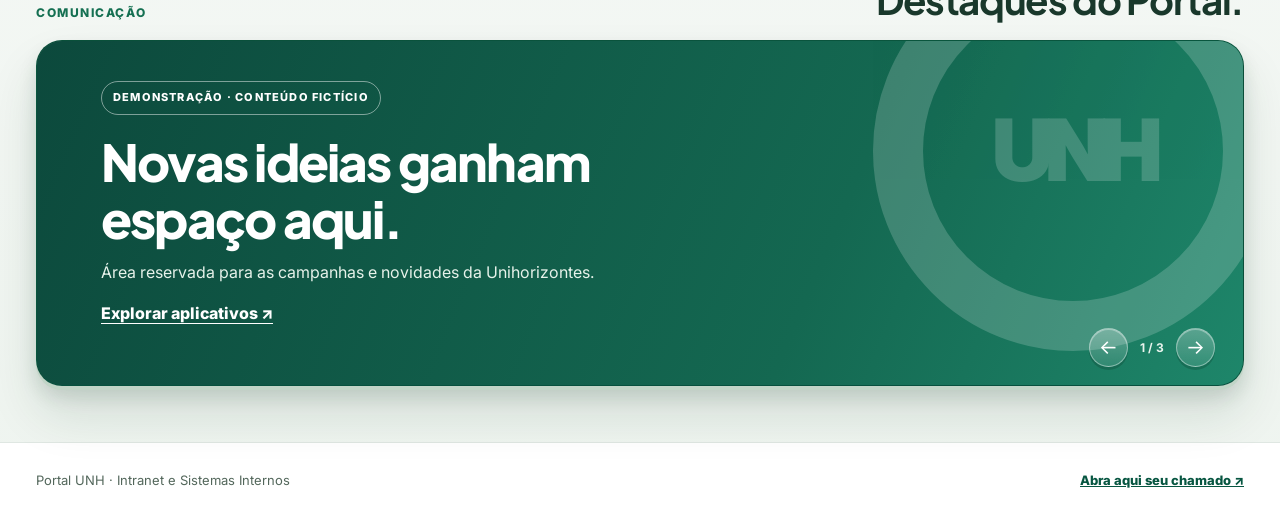
==== commit 99f075ad: "chore(portal): atualiza estilo fosco do botao no index.html" ====
--- a/src/main/resources/static/index.html
+++ b/src/main/resources/static/index.html
@@ -27,7 +27,7 @@
   <link rel="stylesheet" href="css/unh-legibilidade-v1.css?v=20261027-a" />
   <link rel="stylesheet" href="css/unh-banner-demo-v1.css?v=20261027" />
   <link rel="stylesheet" href="css/unh-home-depth-v1.css?v=20261029-helpdesk1" />
-  <link rel="stylesheet" href="css/unh-site-header.css?v=20261029-chamado3" />
+  <link rel="stylesheet" href="css/unh-site-header.css?v=20261029-fosco1" />
 </head>
 <body class="portal-body portal-home-v3">
   <a class="portal-skip-link" href="#conteudo">Pular para o conteúdo</a>
--- a/src/main/resources/static/css/unh-site-header.css
+++ b/src/main/resources/static/css/unh-site-header.css
@@ -100,7 +100,7 @@
   background:linear-gradient(180deg,#f3faf5,#e2f0e6);
   box-shadow:0 2px 0 #cadacf,0 4px 9px rgba(12,56,37,.06),inset 0 1px 0 #fff;
 }
-/* Helpdesk em destaque discreto: vermelho solido e relevo institucional. */
+/* Helpdesk: vermelho dessaturado, fosco, com relevo discreto. */
 .unh-site-header .unh-site-cta {
   display:inline-flex;
   justify-content:center;
@@ -109,35 +109,25 @@
   min-height:38px;
   margin-left:8px;
   padding:9px 15px;
-  border:1px solid #c64a5c;
-  border-bottom-color:#ae394a;
+  border:1px solid #96565e;
   border-radius:10px;
-  background:#c43d4f;
-  box-shadow:
-    0 2px 0 #ead7da,
-    0 6px 14px rgba(118,28,40,.12),
-    inset 0 1px 0 rgba(255,255,255,.10);
+  background:#a45f67;
+  box-shadow:0 2px 5px rgba(85,45,51,.10);
   color:#fff!important;
   font:700 14px/1.2 "Segoe UI Variable","Segoe UI",Arial,sans-serif;
   letter-spacing:0;
   text-decoration:none!important;
   text-shadow:none!important;
   white-space:nowrap;
-  transition:background .15s ease,box-shadow .15s ease,transform .15s ease;
+  transition:background .15s ease,box-shadow .15s ease;
 }
 .unh-site-header .unh-site-cta:hover {
-  background:#b93647;
-  box-shadow:
-    0 2px 0 #e4cacf,
-    0 8px 16px rgba(118,28,40,.16),
-    inset 0 1px 0 rgba(255,255,255,.12);
+  background:#92525b;
+  box-shadow:0 3px 8px rgba(85,45,51,.13);
 }
 .unh-site-header .unh-site-cta:active {
-  transform:translateY(1px);
-  box-shadow:
-    0 1px 0 #e4cacf,
-    0 4px 10px rgba(118,28,40,.12),
-    inset 0 1px 0 rgba(255,255,255,.08);
+  background:#824851;
+  box-shadow:0 1px 3px rgba(85,45,51,.12);
 }
 .unh-site-header :is(a):focus-visible {
   outline:3px solid #187451;
